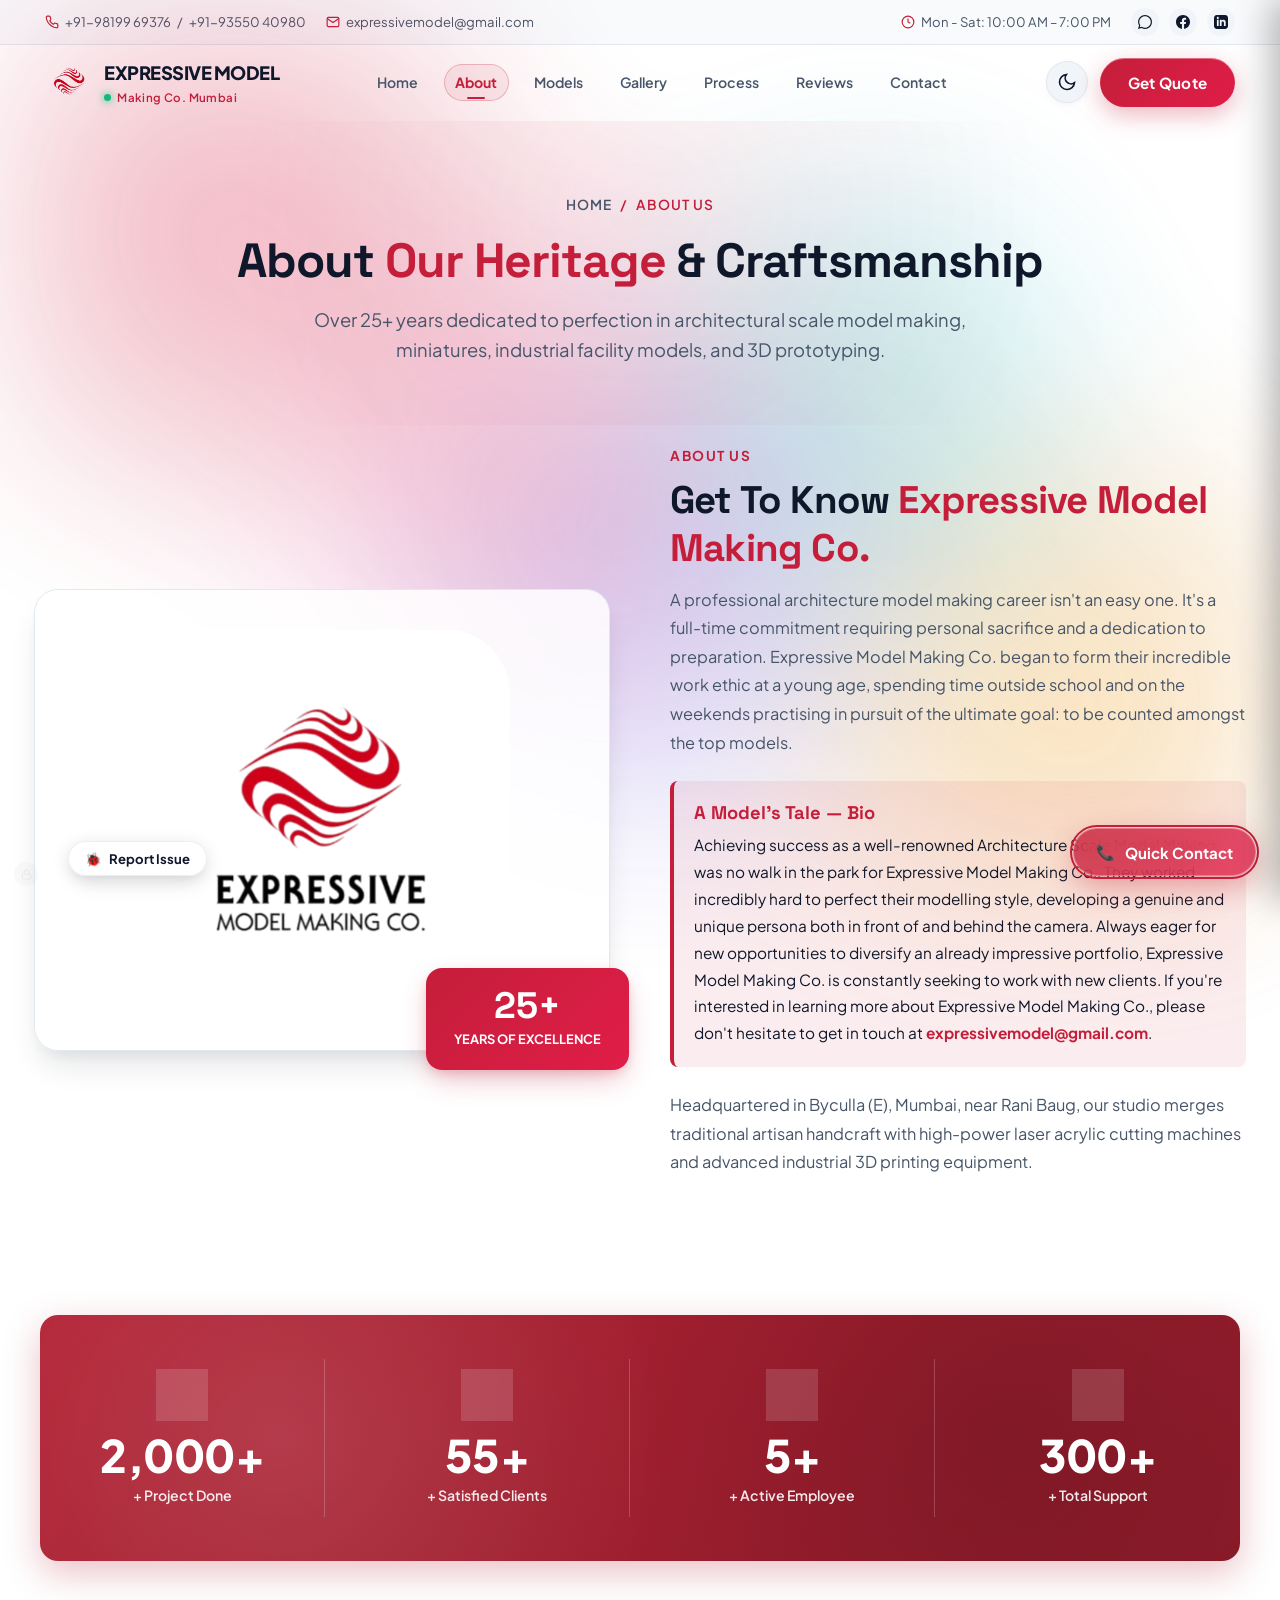
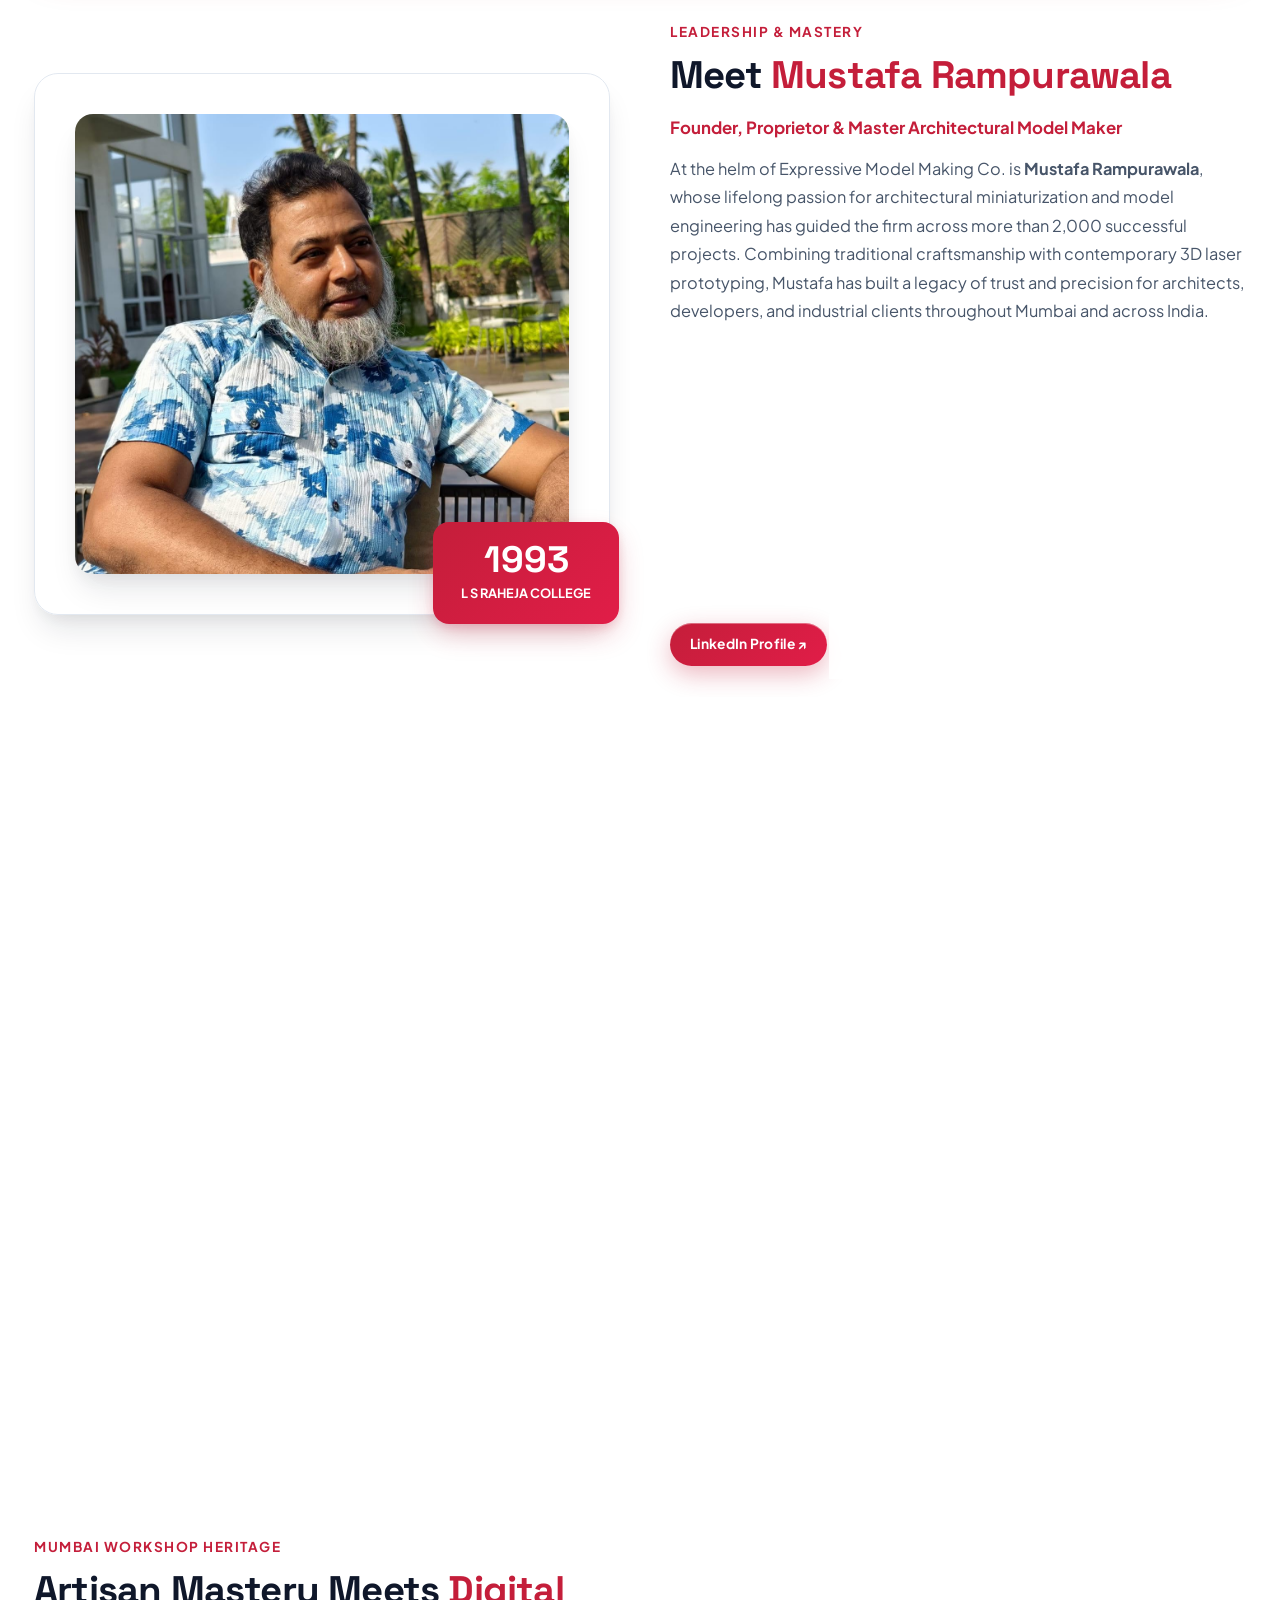
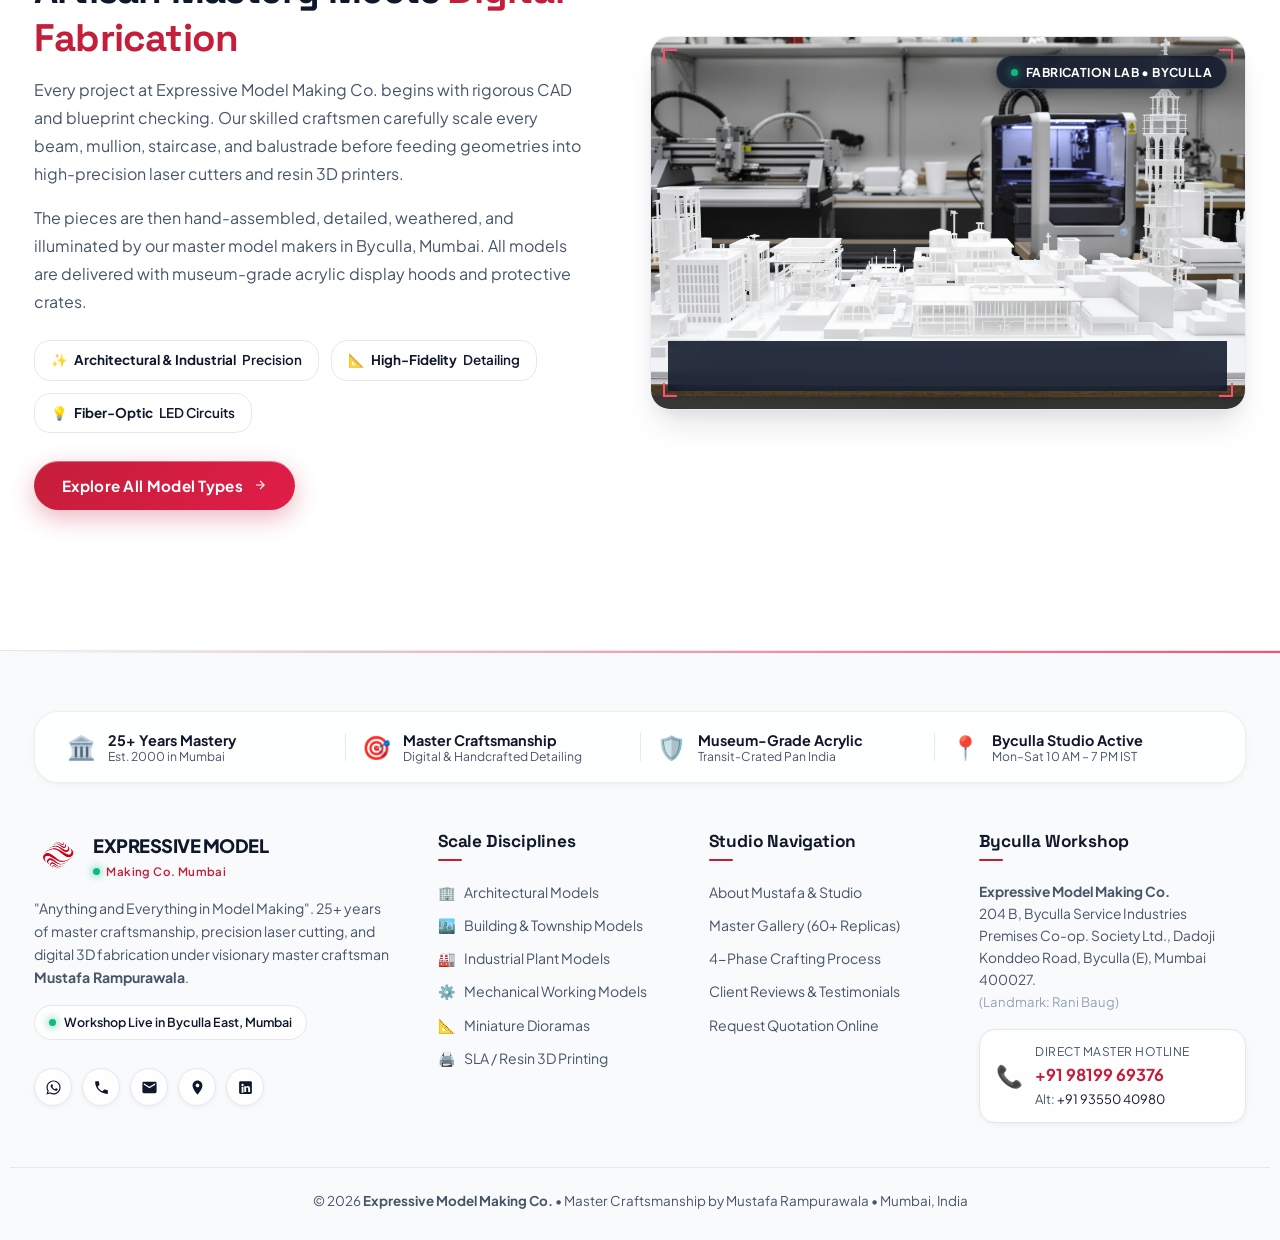
==== about.html @ c208265f "Add files via upload" ====
<!DOCTYPE html>
<html lang="en" data-theme="light">
<head>
  <meta charset="UTF-8">
  <meta name="viewport" content="width=device-width, initial-scale=1.0">
  <title>About • Expressive Model Making</title>
  
  <meta name="description" content="Discover the story and heritage of Expressive Model Making Co., founded by Mustafa Rampurawala. 25+ years of architectural and industrial model making in Byculla, Mumbai.">
  
  <!-- Favicon -->
  <link rel="icon" type="image/png" href="Favicon.png">
  
  <!-- Stylesheet -->
  <link rel="stylesheet" href="style.css">
</head>
<body>

  <!-- MOVING FLUID AURORA BACKGROUND MESH -->
  <div class="moving-bg-mesh">
    <div class="moving-blob moving-blob-1"></div>
    <div class="moving-blob moving-blob-2"></div>
    <div class="moving-blob moving-blob-3"></div>
    <div class="moving-blob moving-blob-4"></div>
    <div class="moving-blob moving-blob-5"></div>
  </div>

  <!-- TOP INFORMATION BAR -->
  <div class="top-bar">
    <div class="container top-bar-inner">
      <div class="top-bar-left">
        <div class="top-item">
          <svg viewBox="0 0 24 24" fill="none" stroke="currentColor" stroke-width="2"><path d="M22 16.92v3a2 2 0 0 1-2.18 2 19.79 19.79 0 0 1-8.63-3.07 19.5 19.5 0 0 1-6-6 19.79 19.79 0 0 1-3.07-8.67A2 2 0 0 1 4.11 2h3a2 2 0 0 1 2 1.72 12.84 12.84 0 0 0 .7 2.81 2 2 0 0 1-.45 2.11L8.09 9.91a16 16 0 0 0 6 6l1.27-1.27a2 2 0 0 1 2.11-.45 12.84 12.84 0 0 0 2.81.7A2 2 0 0 1 22 16.92z"></path></svg>
          <a href="tel:9819969376">+91-98199 69376</a> / <a href="tel:9355040980">+91-93550 40980</a>
        </div>
        <div class="top-item">
          <svg viewBox="0 0 24 24" fill="none" stroke="currentColor" stroke-width="2"><path d="M4 4h16c1.1 0 2 .9 2 2v12c0 1.1-.9 2-2 2H4c-1.1 0-2-.9-2-2V6c0-1.1.9-2 2-2z"></path><polyline points="22,6 12,13 2,6"></polyline></svg>
          <a href="mailto:expressivemodel@gmail.com">expressivemodel@gmail.com</a>
        </div>
      </div>
      <div class="top-bar-right">
        <div class="top-item">
          <svg viewBox="0 0 24 24" fill="none" stroke="currentColor" stroke-width="2"><circle cx="12" cy="12" r="10"></circle><polyline points="12 6 12 12 16 14"></polyline></svg>
          <span>Mon - Sat: 10:00 AM – 7:00 PM</span>
        </div>
        <div class="top-social">
          <a href="https://api.whatsapp.com/send?phone=919819969376" target="_blank" title="WhatsApp"><svg width="14" height="14" viewBox="0 0 24 24" fill="currentColor"><path d="M.057 24l1.687-6.163c-1.041-1.804-1.588-3.849-1.587-5.946.003-6.556 5.338-11.891 11.893-11.891 3.181.001 6.167 1.24 8.413 3.488 2.245 2.248 3.481 5.236 3.48 8.414-.003 6.557-5.338 11.892-11.893 11.892-1.99-.001-3.951-.5-5.688-1.448l-6.305 1.654zm6.597-3.807c1.676.995 3.276 1.591 5.392 1.592 5.448 0 9.886-4.434 9.889-9.885.002-5.462-4.415-9.89-9.881-9.892-5.452 0-9.887 4.434-9.889 9.884-.001 2.225.651 3.891 1.746 5.634l-.999 3.648 3.742-.981z"/></svg></a>
          <a href="https://www.facebook.com/mustafa.rampurawala.52" target="_blank" title="Facebook"><svg width="14" height="14" viewBox="0 0 24 24" fill="currentColor"><path d="M24 12.073c0-6.627-5.373-12-12-12s-12 5.373-12 12c0 5.99 4.388 10.954 10.125 11.854v-8.385H7.078v-3.47h3.047V9.43c0-3.007 1.792-4.669 4.533-4.669 1.312 0 2.686.235 2.686.235v2.953H15.83c-1.491 0-1.956.925-1.956 1.874v2.25h3.328l-.532 3.47h-2.796v8.385C19.612 23.027 24 18.062 24 12.073z"/></svg></a>
          <a href="https://www.linkedin.com/in/mustafa-rampurawala-2a267145/" target="_blank" title="LinkedIn"><svg width="14" height="14" viewBox="0 0 24 24" fill="currentColor"><path d="M19 0h-14c-2.761 0-5 2.239-5 5v14c0 2.761 2.239 5 5 5h14c2.762 0 5-2.239 5-5v-14c0-2.761-2.238-5-5-5zm-11 19h-3v-11h3v11zm-1.5-12.268c-.966 0-1.75-.79-1.75-1.764s.784-1.764 1.75-1.764 1.75.79 1.75 1.764-.783 1.764-1.75 1.764zm13.5 12.268h-3v-5.604c0-3.368-4-3.113-4 0v5.604h-3v-11h3v1.765c1.396-2.586 7-2.777 7 2.476v6.759z"/></svg></a>
        </div>
      </div>
    </div>
  </div>

  <!-- STICKY NAVBAR -->
  <header class="header-nav" id="headerNav">
    <div class="container nav-container">
      <a href="index" class="brand-logo">
        <img src="Company_Logo_Navigation_Bar.png" alt="Expressive Model Making Logo Emblem">
        <div class="brand-text">
          <span class="brand-title">Expressive Model</span>
          <span class="brand-tagline">Making Co. Mumbai</span>
        </div>
      </a>

      <ul class="nav-links">
        <li><a href="index" class="nav-link">Home</a></li>
        <li><a href="about" class="nav-link active">About</a></li>
        <li><a href="models" class="nav-link">Models</a></li>
        <li><a href="gallery" class="nav-link">Gallery</a></li>
        <li><a href="process" class="nav-link">Process</a></li>
        <li><a href="reviews" class="nav-link">Reviews</a></li>
        <li><a href="contact" class="nav-link">Contact</a></li>
      </ul>

      <div class="nav-actions">
        <button class="theme-toggle-btn" id="themeToggleBtn" title="Toggle Theme" aria-label="Toggle Theme">
          <svg viewBox="0 0 24 24" fill="none" stroke="currentColor" stroke-width="2"><path d="M21 12.79A9 9 0 1 1 11.21 3 7 7 0 0 0 21 12.79z"></path></svg>
        </button>
        <a href="contact" class="btn-primary btn-bloat">
          <span>Get Quote</span>
        </a>
        <button class="mobile-menu-toggle" id="mobileMenuToggle" aria-label="Toggle Menu">
          <span></span><span></span><span></span>
        </button>
      </div>
    </div>
  </header>

  <!-- MOBILE DRAWER -->
  <div class="drawer-backdrop" id="drawerBackdrop"></div>
  <div class="mobile-drawer" id="mobileDrawer">
    <div class="drawer-header">
      <div class="brand-logo">
        <img src="Company_Logo_Navigation_Bar.png" alt="Logo" style="height:36px;">
        <span class="brand-title" style="font-size:1rem;">Expressive Model</span>
      </div>
      <button class="drawer-close" id="drawerClose" aria-label="Close Navigation Drawer">&times;</button>
    </div>
    <div class="drawer-theme-row">
      <button type="button" class="drawer-theme-btn theme-toggle-btn" id="themeToggleDrawerBtn" aria-label="Toggle Theme">
        <div class="drawer-theme-left">
          <span class="theme-icon-wrap">
            <svg viewBox="0 0 24 24" fill="none" stroke="currentColor" stroke-width="2"><path d="M21 12.79A9 9 0 1 1 11.21 3 7 7 0 0 0 21 12.79z"></path></svg>
          </span>
          <span class="theme-mode-label">Dark Theme</span>
        </div>
        <div class="theme-switch-track" aria-hidden="true">
          <div class="theme-switch-thumb"></div>
        </div>
      </button>
    </div>
    <ul class="drawer-links">
      <li><a href="index">Home</a></li>
      <li><a href="about">About Us</a></li>
      <li><a href="models">Models & Services</a></li>
      <li><a href="gallery">Project Gallery</a></li>
      <li><a href="process">Craftsmanship Process</a></li>
      <li><a href="reviews">Client Reviews</a></li>
      <li><a href="contact">Contact Us</a></li>
    </ul>
    <div class="drawer-footer-actions">
      <a href="tel:9819969376" class="btn-primary btn-bloat" style="width:100%; text-align:center;">📞 Call +91 98199 69376</a>
      <a href="https://api.whatsapp.com/send?phone=919819969376" target="_blank" class="btn-secondary" style="width:100%; text-align:center;">💬 WhatsApp Us</a>
      <a href="mailto:expressivemodel@gmail.com" class="btn-email-action" style="width:100%; text-align:center;">✉️ Email Studio</a>
    </div>
  </div>

  <!-- PAGE HERO -->
  <section class="page-hero">
    <div class="container">
      <div class="breadcrumb-trail">
        <a href="index">Home</a> / <span>About Us</span>
      </div>
      <h1 class="page-hero-title">About <span>Our Heritage</span> & Craftsmanship</h1>
      <p class="page-hero-subtitle">
        Over 25+ years dedicated to perfection in architectural scale model making, miniatures, industrial facility models, and 3D prototyping.
      </p>
    </div>
  </section>

  <!-- ABOUT OUR HERITAGE (WITH EXACT TEXT FROM SOME DETAILS) -->
  <section class="section" style="padding-top:20px;">
    <div class="container heritage-grid">
      <!-- USER REQUIREMENT: Picture in About Our Heritage as: Company_Logo.png -->
      <div class="heritage-image-box">
        <img src="Company_Logo.png" alt="Expressive Model Making Co. Logo">
        <div class="experience-float-badge">
          <div class="num">25+</div>
          <div class="txt">Years of Excellence</div>
        </div>
      </div>

      <div class="heritage-text-content">
        <span class="section-tagline">About Us</span>
        <!-- EXACT TITLE FROM SOME DETAILS / Screenshot 2026-10-09 142807.png -->
        <h2 class="section-title">Get To Know <span>Expressive Model Making Co.</span></h2>
        
        <!-- EXACT TEXT FROM SOME DETAILS / Screenshot 2026-10-09 142807.png -->
        <p>
          A professional architecture model making career isn't an easy one. It's a full-time commitment requiring personal sacrifice and a dedication to preparation. Expressive Model Making Co. began to form their incredible work ethic at a young age, spending time outside school and on the weekends practising in pursuit of the ultimate goal: to be counted amongst the top models.
        </p>

        <!-- EXACT TEXT FROM SOME DETAILS / Screenshot 2026-10-09 142838.png -->
        <div style="background:var(--primary-subtle); border-left:4px solid var(--primary); padding:20px; border-radius:8px; margin:24px 0;">
          <h4 style="color:var(--primary); font-size:1.15rem; margin-bottom:8px;">A Model's Tale — Bio</h4>
          <p style="margin:0; font-size:0.96rem; color:var(--text-main);">
            Achieving success as a well-renowned Architecture Scale Model Making was no walk in the park for Expressive Model Making Co.. They worked incredibly hard to perfect their modelling style, developing a genuine and unique persona both in front of and behind the camera. Always eager for new opportunities to diversify an already impressive portfolio, Expressive Model Making Co. is constantly seeking to work with new clients. If you're interested in learning more about Expressive Model Making Co., please don't hesitate to get in touch at <a href="mailto:expressivemodel@gmail.com" style="color:var(--primary); font-weight:700;">expressivemodel@gmail.com</a>.
          </p>
        </div>

        <p>
          Headquartered in Byculla (E), Mumbai, near Rani Baug, our studio merges traditional artisan handcraft with high-power laser acrylic cutting machines and advanced industrial 3D printing equipment.
        </p>
      </div>
    </div>
  </section>

  <!-- VERIFIED RED STATS RIBBON (From Live Site & Projects..pdf Page 7) -->
  <section style="padding: 0 16px;">
    <div class="container">
      <div class="red-stats-ribbon">
        <div class="red-stats-grid">
          <div class="red-stat-item">
            <div class="red-stat-icon-wrap">🏢</div>
            <div class="red-stat-number stat-count" data-target="2000" data-suffix="+">2,000+</div>
            <p class="red-stat-label">+ Project Done</p>
          </div>
          <div class="red-stat-item">
            <div class="red-stat-icon-wrap">📐</div>
            <div class="red-stat-number stat-count" data-target="55" data-suffix="+">55+</div>
            <p class="red-stat-label">+ Satisfied Clients</p>
          </div>
          <div class="red-stat-item">
            <div class="red-stat-icon-wrap">👷</div>
            <div class="red-stat-number stat-count" data-target="5" data-suffix="+">5+</div>
            <p class="red-stat-label">+ Active Employee</p>
          </div>
          <div class="red-stat-item">
            <div class="red-stat-icon-wrap">🎧</div>
            <div class="red-stat-number stat-count" data-target="300" data-suffix="+">300+</div>
            <p class="red-stat-label">+ Total Support</p>
          </div>
        </div>
      </div>
    </div>
  </section>

  <!-- FOUNDER & MASTER MODEL MAKER PROFILE -->
  <section class="section" id="founder" style="padding-top:20px; padding-bottom:30px;">
    <div class="container heritage-grid" style="align-items:center;">
      <div class="heritage-image-box">
        <img src="Owner_Mustafa_Rampurawala.jpg" alt="Mustafa Rampurawala — Founder & Master Model Maker" style="border-radius:18px; object-fit:cover; width:100%; max-height:460px; box-shadow:var(--shadow-lg);">
        <div class="experience-float-badge" style="bottom:-10px; right:-10px;">
          <div class="num">1993</div>
          <div class="txt">L S Raheja College</div>
        </div>
      </div>

      <div class="heritage-text-content">
        <span class="section-tagline">Leadership & Mastery</span>
        <h2 class="section-title">Meet <span>Mustafa Rampurawala</span></h2>
        <p style="font-weight:700; color:var(--primary); font-size:1.05rem; margin-bottom:12px;">
          Founder, Proprietor & Master Architectural Model Maker
        </p>
        <p>
          At the helm of Expressive Model Making Co. is <strong>Mustafa Rampurawala</strong>, whose lifelong passion for architectural miniaturization and model engineering has guided the firm across more than 2,000 successful projects. Combining traditional craftsmanship with contemporary 3D laser prototyping, Mustafa has built a legacy of trust and precision for architects, developers, and industrial clients throughout Mumbai and across India.
        </p>

        <!-- Academic & Educational Background -->
        <div style="background:var(--bg-card); border:1px solid var(--border-glass); border-radius:14px; padding:22px; margin:20px 0; backdrop-filter:var(--glass-blur);">
          <h4 style="font-size:1.1rem; color:var(--text-main); margin-bottom:16px; display:flex; align-items:center; gap:8px;">
            <span>🎓</span> Academic & Educational Background
          </h4>
          <div style="display:flex; flex-direction:column; gap:14px;">
            <div style="display:flex; align-items:flex-start; gap:12px;">
              <span style="font-size:1.4rem;">🏛️</span>
              <div>
                <strong style="color:var(--text-main); font-size:1rem;">University Education</strong><br>
                <span>Studied at <a href="https://www.facebook.com/L-S-Raheja-College-134464136577405/" target="_blank" style="color:var(--primary); font-weight:700; text-decoration:underline;">L S Raheja College</a></span><br>
                <small style="color:var(--text-muted); font-weight:600;">School year: 1993</small>
              </div>
            </div>

            <div style="display:flex; align-items:flex-start; gap:12px;">
              <span style="font-size:1.4rem;">🏫</span>
              <div>
                <strong style="color:var(--text-main); font-size:1rem;">High School</strong><br>
                <span>Went to <a href="https://www.facebook.com/Saifiyah-High-School-139382682739356/" target="_blank" style="color:var(--primary); font-weight:700; text-decoration:underline;">Saifiyah High School</a></span><br>
                <small style="color:var(--text-muted); font-weight:600;">School year: 1988</small>
              </div>
            </div>
          </div>
        </div>

        <!-- Direct Social & Connect Links -->
        <div style="display:flex; gap:12px; flex-wrap:wrap; align-items:center;">
          <a href="https://www.linkedin.com/in/mustafa-rampurawala-2a267145/" target="_blank" class="btn-primary btn-bloat" style="font-size:0.86rem; padding:10px 20px;">
            <span>LinkedIn Profile ↗</span>
          </a>
          <a href="https://www.facebook.com/mustafa.rampurawala.52" target="_blank" class="btn-secondary" style="font-size:0.86rem; padding:10px 20px;">
            <span>Facebook Profile ↗</span>
          </a>
          <a href="https://api.whatsapp.com/send?phone=919819969376" target="_blank" class="btn-secondary" style="font-size:0.86rem; padding:10px 20px; color:#25D366;">
            <span>💬 WhatsApp Direct</span>
          </a>
        </div>
      </div>
    </div>
  </section>

  <!-- 8 SPECIALIZED SCALE DOMAINS (From Screenshot 2026-10-09 142816.png) -->
  <section class="section section-alt">
    <div class="container">
      <div class="section-header">
        <span class="section-tagline">Comprehensive Expertise</span>
        <h2 class="section-title">Specialist Disciplines <span>& Domains</span></h2>
        <p class="section-subtitle">
          Over 25 years experience creating models, prototypes, and bespoke pieces across commercial sectors and individual collectors:
        </p>
      </div>

      <div style="display:grid; grid-template-columns:repeat(auto-fit, minmax(240px, 1fr)); gap:20px;">
        <div class="stat-box-card" style="padding:22px; text-align:left;">
          <div style="font-size:1.8rem; margin-bottom:8px;">🚗</div>
          <h4 style="font-size:1.1rem; margin-bottom:6px;">Automotive</h4>
          <p style="font-size:0.85rem; color:var(--text-muted); line-height:1.5;">Concept vehicles, chassis cutaways, and automotive showroom replicas.</p>
        </div>
        <div class="stat-box-card" style="padding:22px; text-align:left;">
          <div style="font-size:1.8rem; margin-bottom:8px;">🏙️</div>
          <h4 style="font-size:1.1rem; margin-bottom:6px;">Architectural & Landscape</h4>
          <p style="font-size:0.85rem; color:var(--text-muted); line-height:1.5;">High-rise residential towers, commercial plazas, and topography models.</p>
        </div>
        <div class="stat-box-card" style="padding:22px; text-align:left;">
          <div style="font-size:1.8rem; margin-bottom:8px;">🚢</div>
          <h4 style="font-size:1.1rem; margin-bottom:6px;">Marine & Aviation</h4>
          <p style="font-size:0.85rem; color:var(--text-muted); line-height:1.5;">Deepwater cargo vessels, container harbors, aircraft, and helipads.</p>
        </div>
        <div class="stat-box-card" style="padding:22px; text-align:left;">
          <div style="font-size:1.8rem; margin-bottom:8px;">🏢</div>
          <h4 style="font-size:1.1rem; margin-bottom:6px;">Commercial</h4>
          <p style="font-size:0.85rem; color:var(--text-muted); line-height:1.5;">Shopping malls, retail pavilions, corporate headquarters, and hotels.</p>
        </div>
        <div class="stat-box-card" style="padding:22px; text-align:left;">
          <div style="font-size:1.8rem; margin-bottom:8px;">⚙️</div>
          <h4 style="font-size:1.1rem; margin-bottom:6px;">Machinery</h4>
          <p style="font-size:0.85rem; color:var(--text-muted); line-height:1.5;">Operational mechanisms, industrial gearboxes, and assembly plants.</p>
        </div>
        <div class="stat-box-card" style="padding:22px; text-align:left;">
          <div style="font-size:1.8rem; margin-bottom:8px;">🏭</div>
          <h4 style="font-size:1.1rem; margin-bottom:6px;">Industry</h4>
          <p style="font-size:0.85rem; color:var(--text-muted); line-height:1.5;">Petrochemical refineries, substations, warehouses, and factories.</p>
        </div>
        <div class="stat-box-card" style="padding:22px; text-align:left;">
          <div style="font-size:1.8rem; margin-bottom:8px;">💡</div>
          <h4 style="font-size:1.1rem; margin-bottom:6px;">Working Models</h4>
          <p style="font-size:0.85rem; color:var(--text-muted); line-height:1.5;">Multi-circuit LED illuminated floors, motorized lifts, and conveyor belts.</p>
        </div>
        <div class="stat-box-card" style="padding:22px; text-align:left;">
          <div style="font-size:1.8rem; margin-bottom:8px;">📐</div>
          <h4 style="font-size:1.1rem; margin-bottom:6px;">Study & Exhibition</h4>
          <p style="font-size:0.85rem; color:var(--text-muted); line-height:1.5;">Massing volumetric studies, design competitions, and museum dioramas.</p>
        </div>
      </div>
    </div>
  </section>

  <!-- WORKSHOP & CRAFTSMANSHIP (Master Studio Showcase) -->
  <section class="section" style="overflow:hidden;">
    <div class="container">
      <div class="workshop-heritage-grid">
        <div>
          <span class="section-tagline">Mumbai Workshop Heritage</span>
          <h2 class="section-title">Artisan Mastery Meets <span>Digital Fabrication</span></h2>
          <p style="color:var(--text-muted); line-height:1.75; margin-bottom:16px;">
            Every project at Expressive Model Making Co. begins with rigorous CAD and blueprint checking. Our skilled craftsmen carefully scale every beam, mullion, staircase, and balustrade before feeding geometries into high-precision laser cutters and resin 3D printers.
          </p>
          <p style="color:var(--text-muted); line-height:1.75; margin-bottom:24px;">
            The pieces are then hand-assembled, detailed, weathered, and illuminated by our master model makers in Byculla, Mumbai. All models are delivered with museum-grade acrylic display hoods and protective crates.
          </p>
          <div style="display:flex; gap:12px; flex-wrap:wrap; margin-bottom:28px;">
            <div style="padding:8px 16px; background:var(--bg-card); border:1px solid var(--border-subtle); border-radius:var(--radius-md); font-size:0.84rem; font-weight:600; display:flex; align-items:center; gap:6px;">
              <span>✨</span> <strong>Architectural & Industrial</strong> Precision
            </div>
            <div style="padding:8px 16px; background:var(--bg-card); border:1px solid var(--border-subtle); border-radius:var(--radius-md); font-size:0.84rem; font-weight:600; display:flex; align-items:center; gap:6px;">
              <span>📐</span> <strong>High-Fidelity</strong> Detailing
            </div>
            <div style="padding:8px 16px; background:var(--bg-card); border:1px solid var(--border-subtle); border-radius:var(--radius-md); font-size:0.84rem; font-weight:600; display:flex; align-items:center; gap:6px;">
              <span>💡</span> <strong>Fiber-Optic</strong> LED Circuits
            </div>
          </div>
          <a href="models" class="btn-primary btn-bloat">
            <span>Explore All Model Types</span>
            <svg width="14" height="14" viewBox="0 0 24 24" fill="none" stroke="currentColor" stroke-width="2"><line x1="5" y1="12" x2="19" y2="12"></line><polyline points="12 5 19 12 12 19"></polyline></svg>
          </a>
        </div>
        <div class="workshop-heritage-media-wrap">
          <div class="cad-corner cad-corner-tl"></div>
          <div class="cad-corner cad-corner-tr"></div>
          <div class="cad-corner cad-corner-bl"></div>
          <div class="cad-corner cad-corner-br"></div>
          <div class="workshop-status-pill">
            <span class="workshop-status-pill-dot"></span>
            <span>FABRICATION LAB • BYCULLA</span>
          </div>
          <img src="workshop_craftsmanship.jpg" alt="Artisan Mastery Meets Digital Fabrication — Master Workshop Craftsmanship in Byculla, Mumbai" class="workshop-heritage-img" loading="lazy" onerror="this.src='hero_showcase.jpg'">
          <div class="workshop-caption-badge">
            <strong>⚙️ High-Precision Digital Prototyping</strong>
            <span>ARCHITECTURAL SCALE REPLICA</span>
          </div>
        </div>
      </div>
    </div>
  </section>

  <!-- FOOTER: MODERN ARCHITECTURAL MASTER FOOTER -->
  <footer class="site-footer">
    <div class="footer-top-accent"></div>
    
    <!-- Studio Accreditations Strip -->
    <div class="container">
      <div class="footer-trust-strip">
        <div class="trust-strip-item">
          <span class="trust-strip-icon">🏛️</span>
          <div>
            <strong>25+ Years Mastery</strong>
            <small>Est. 2000 in Mumbai</small>
          </div>
        </div>
        <div class="trust-strip-divider"></div>
        <div class="trust-strip-item">
          <span class="trust-strip-icon">🎯</span>
          <div>
            <strong>Master Craftsmanship</strong>
            <small>Digital & Handcrafted Detailing</small>
          </div>
        </div>
        <div class="trust-strip-divider"></div>
        <div class="trust-strip-item">
          <span class="trust-strip-icon">🛡️</span>
          <div>
            <strong>Museum-Grade Acrylic</strong>
            <small>Transit-Crated Pan India</small>
          </div>
        </div>
        <div class="trust-strip-divider"></div>
        <div class="trust-strip-item">
          <span class="trust-strip-icon">📍</span>
          <div>
            <strong>Byculla Studio Active</strong>
            <small>Mon–Sat 10 AM – 7 PM IST</small>
          </div>
        </div>
      </div>
    </div>

    <!-- Main Footer Grid -->
    <div class="container footer-grid">
      <!-- Col 1: Studio Brand & Identity -->
      <div class="footer-col footer-col-brand">
        <a href="index" class="brand-logo" style="margin-bottom:16px;">
          <img src="Company_Logo_Navigation_Bar.png" alt="Expressive Model Making Logo" style="height:44px;">
          <div class="brand-text">
            <span class="brand-title">Expressive Model</span>
            <span class="brand-tagline">Making Co. Mumbai</span>
          </div>
        </a>
        <p class="footer-desc">
          "Anything and Everything in Model Making". 25+ years of master craftsmanship, precision laser cutting, and digital 3D fabrication under visionary master craftsman <strong>Mustafa Rampurawala</strong>.
        </p>
        <div class="footer-status-card">
          <span class="footer-live-dot"></span>
          <span>Workshop Live in Byculla East, Mumbai</span>
        </div>
        <div class="footer-social-circles">
          <a href="https://api.whatsapp.com/send?phone=919819969376" target="_blank" rel="noopener noreferrer" class="footer-circle-btn btn-wa" title="Chat on WhatsApp (+91-98199 69376)" aria-label="WhatsApp">
            <svg viewBox="0 0 24 24"><path d="M12.04 2C6.58 2 2.13 6.45 2.13 11.91C2.13 13.66 2.59 15.36 3.45 16.86L2.05 22L7.3 20.62C8.75 21.41 10.38 21.83 12.04 21.83C17.5 21.83 21.95 17.38 21.95 11.92C21.95 9.27 20.92 6.78 19.05 4.91C17.18 3.03 14.69 2 12.04 2M12.05 3.67C14.25 3.67 16.31 4.53 17.87 6.09C19.42 7.65 20.28 9.72 20.28 11.92C20.28 16.46 16.58 20.15 12.04 20.15C10.56 20.15 9.11 19.76 7.85 19.01L7.55 18.83L4.43 19.65L5.26 16.61L5.06 16.29C4.24 14.99 3.8 13.47 3.8 11.91C3.81 7.37 7.5 3.67 12.05 3.67M9.53 7.35C9.36 7.35 9.09 7.41 8.86 7.66C8.63 7.91 8 8.5 8 9.71C8 10.92 8.89 12.09 9.01 12.25C9.13 12.41 10.75 14.91 13.22 15.97C15.27 16.85 15.69 16.67 16.14 16.63C16.59 16.59 17.59 16.03 17.8 15.45C18.01 14.86 18.01 14.36 17.95 14.25C17.89 14.15 17.72 14.09 17.47 13.96C17.22 13.84 15.99 13.23 15.76 13.15C15.53 13.06 15.37 13.02 15.2 13.27C15.04 13.51 14.57 14.09 14.42 14.25C14.28 14.42 14.14 14.44 13.89 14.31C13.64 14.19 12.84 13.93 11.89 13.08C11.15 12.42 10.65 11.61 10.5 11.36C10.36 11.12 10.49 10.98 10.61 10.86C10.72 10.75 10.86 10.57 10.98 10.42C11.11 10.28 11.15 10.17 11.23 10.01C11.31 9.84 11.27 9.7 11.21 9.57C11.15 9.45 10.68 8.3 10.49 7.82C10.29 7.37 10.1 7.42 9.94 7.41C9.8 7.4 9.66 7.35 9.53 7.35Z"/></svg>
          </a>
          <a href="tel:9819969376" class="footer-circle-btn btn-tel" title="Call Workshop (+91-98199 69376)" aria-label="Phone">
            <svg viewBox="0 0 24 24"><path d="M6.62 10.79c1.44 2.83 3.76 5.14 6.59 6.59l2.2-2.2c.27-.27.67-.36 1.02-.24 1.12.37 2.33.57 3.57.57.55 0 1 .45 1 1V20c0 .55-.45 1-1 1-9.39 0-17-7.61-17-17 0-.55.45-1 1-1h3.5c.55 0 1 .45 1 1 0 1.25.2 2.45.57 3.57.11.35.03.74-.25 1.02l-2.2 2.2z"/></svg>
          </a>
          <a href="mailto:expressivemodel@gmail.com" class="footer-circle-btn btn-mail" title="Email Studio" aria-label="Email" data-action="send-email">
            <svg viewBox="0 0 24 24"><path d="M20 4H4c-1.1 0-1.99.9-1.99 2L2 18c0 1.1.9 2 2 2h16c1.1 0 2-.9 2-2V6c0-1.1-.9-2-2-2zm0 4l-8 5-8-5V6l8 5 8-5v2z"/></svg>
          </a>
          <a href="https://www.google.com/maps/place/EXPRESSIVE+MODEL+MAKING+CO+%7C+Best+3D+Printing+Services+in+Mumbai+%7C+Building+Model+Making+in+Mumbai/@18.9807825,72.8340863,17z/data=!4m6!3m5!1s0x3be7ce5a105cc429:0x3cf7e53ce4df2c72!8m2!3d18.9807774!4d72.8366666!16s%2Fg%2F11c1xh_qb0" target="_blank" rel="noopener noreferrer" class="footer-circle-btn btn-map" title="View Studio on Google Maps" aria-label="Location">
            <svg viewBox="0 0 24 24"><path d="M12 2C8.13 2 5 5.13 5 9c0 5.25 7 13 7 13s7-7.75 7-13c0-3.87-3.13-7-7-7zm0 9.5c-1.38 0-2.5-1.12-2.5-2.5s1.12-2.5 2.5-2.5 2.5 1.12 2.5 2.5-1.12 2.5-2.5 2.5z"/></svg>
          </a>
          <a href="https://www.linkedin.com/in/mustafa-rampurawala-2a267145/" target="_blank" rel="noopener noreferrer" class="footer-circle-btn btn-in" title="LinkedIn Profile" aria-label="LinkedIn">
            <svg viewBox="0 0 24 24"><path d="M19 3a2 2 0 0 1 2 2v14a2 2 0 0 1-2 2H5a2 2 0 0 1-2-2V5a2 2 0 0 1 2-2h14m-.5 15.5v-5.3a3.26 3.26 0 0 0-3.26-3.26c-.85 0-1.84.52-2.28 1.3v-1.11h-2.79v8.37h2.79v-4.93c0-.77.62-1.4 1.39-1.4a1.4 1.4 0 0 1 1.4 1.4v4.93h2.75M6.46 10.9v8.37H9.2V10.9H6.46M7.83 6.64c-.95 0-1.71.76-1.71 1.71 0 .94.76 1.71 1.71 1.71.94 0 1.71-.77 1.71-1.71 0-.95-.77-1.71-1.71-1.71z"/></svg>
          </a>
        </div>
      </div>

      <!-- Col 2: Model Disciplines -->
      <div class="footer-col">
        <h4>Scale Disciplines</h4>
        <ul class="footer-links">
          <li><a href="models.html#architectural"><span>🏢</span> Architectural Models</a></li>
          <li><a href="models.html#building"><span>🏙️</span> Building & Township Models</a></li>
          <li><a href="models.html#plant"><span>🏭</span> Industrial Plant Models</a></li>
          <li><a href="models.html#machine"><span>⚙️</span> Mechanical Working Models</a></li>
          <li><a href="models.html#miniature"><span>📐</span> Miniature Dioramas</a></li>
          <li><a href="models.html#3dprinting"><span>🖨️</span> SLA / Resin 3D Printing</a></li>
        </ul>
      </div>

      <!-- Col 3: Navigation & Staff Portal -->
      <div class="footer-col">
        <h4>Studio Navigation</h4>
        <ul class="footer-links">
          <li><a href="about">About Mustafa & Studio</a></li>
          <li><a href="gallery">Master Gallery (60+ Replicas)</a></li>
          <li><a href="process">4-Phase Crafting Process</a></li>
          <li><a href="reviews">Client Reviews & Testimonials</a></li>
          <li><a href="contact">Request Quotation Online</a></li>
        </ul>
      </div>

      <!-- Col 4: Workshop & Physical Contact -->
      <div class="footer-col footer-col-contact">
        <h4>Byculla Workshop</h4>
        <p class="footer-contact-address">
          <strong>Expressive Model Making Co.</strong><br>
          204 B, Byculla Service Industries Premises Co-op. Society Ltd., Dadoji Konddeo Road, Byculla (E), Mumbai 400027.<br>
          <span style="font-size:0.82rem; color:var(--text-light);">(Landmark: Rani Baug)</span>
        </p>
        <div class="footer-hotline-card">
          <div class="hotline-icon">📞</div>
          <div>
            <div style="font-size:0.75rem; color:var(--text-muted); text-transform:uppercase; letter-spacing:0.5px;">Direct Master Hotline</div>
            <a href="tel:9819969376" style="font-weight:700; font-size:1.02rem; color:var(--primary);">+91 98199 69376</a>
            <div style="font-size:0.8rem; color:var(--text-muted);">Alt: <a href="tel:9355040980" style="color:var(--text-main);">+91 93550 40980</a></div>
          </div>
        </div>
      </div>
    </div>

    <!-- Footer Bottom Bar -->
    <div class="container footer-bottom">
      <div class="footer-bottom-left">
        <p>© 2026 <strong>Expressive Model Making Co.</strong> • Master Craftsmanship by Mustafa Rampurawala • Mumbai, India</p>
      </div>
    </div>
  </footer>

  <!-- FLOATING ADMIN BUTTON (BOTTOM-LEFT) -->
  <a href="admin" class="floating-admin-btn" title="Staff Gateway" aria-label="Staff Gateway"><svg width="12" height="12" viewBox="0 0 24 24" fill="none" stroke="currentColor" stroke-width="2"><rect x="3" y="11" width="18" height="11" rx="2" ry="2"></rect><path d="M7 11V7a5 5 0 0 1 10 0v4"></path></svg></a>

  <!-- FLOATING BACK TO TOP (BOTTOM-RIGHT) -->
  <button type="button" class="floating-back-to-top" id="backToTopBtn" title="Back to Top" aria-label="Back to Top">▲</button>

  <!-- FLOATING QUICK CONTACT (BOTTOM-RIGHT) -->
  <div class="floating-contact-wrapper">
    <button class="floating-contact-btn" id="floatingContactToggle" title="Contact Us" aria-label="Quick Contact Options">
      <span class="contact-pulse-ring"></span>
      <span class="contact-icon">📞</span>
      <span class="contact-label">Quick Contact</span>
    </button>
    <div class="floating-contact-menu" id="floatingContactMenu">
      <a href="https://api.whatsapp.com/send?phone=919819969376" target="_blank" class="contact-menu-item whatsapp-item">
        <span class="menu-icon">💬</span>
        <div>
          <strong>WhatsApp Chat</strong>
          <small>+91-98199 69376</small>
        </div>
      </a>
      <a href="tel:9819969376" class="contact-menu-item phone-item">
        <span class="menu-icon">📞</span>
        <div>
          <strong>Call Studio</strong>
          <small>+91-98199 69376</small>
        </div>
      </a>
      <a href="contact" class="contact-menu-item quote-item">
        <span class="menu-icon">📝</span>
        <div>
          <strong>Request Quote</strong>
          <small>Online Form</small>
        </div>
      </a>
      <a href="mailto:expressivemodel@gmail.com" class="contact-menu-item email-item" data-action="send-email">
        <span class="menu-icon">✉️</span>
        <div>
          <strong>Email Studio</strong>
          <small>expressivemodel@gmail.com</small>
        </div>
      </a>
    </div>
  </div>

  <!-- MOBILE BOTTOM NAVIGATION BAR -->
  <nav class="mobile-bottom-nav" aria-label="Mobile Bottom Navigation">
    <a href="index" class="bottom-nav-item" data-page="index">
      <svg viewBox="0 0 24 24" fill="none" stroke="currentColor" stroke-width="2"><path d="M3 9l9-7 9 7v11a2 2 0 0 1-2 2H5a2 2 0 0 1-2-2z"></path><polyline points="9 22 9 12 15 12 15 22"></polyline></svg>
      <span>Home</span>
    </a>
    <a href="models" class="bottom-nav-item" data-page="models">
      <svg viewBox="0 0 24 24" fill="none" stroke="currentColor" stroke-width="2"><rect x="3" y="3" width="7" height="7"></rect><rect x="14" y="3" width="7" height="7"></rect><rect x="14" y="14" width="7" height="7"></rect><rect x="3" y="14" width="7" height="7"></rect></svg>
      <span>Models</span>
    </a>
    <a href="gallery" class="bottom-nav-item" data-page="gallery">
      <svg viewBox="0 0 24 24" fill="none" stroke="currentColor" stroke-width="2"><rect x="3" y="3" width="18" height="18" rx="2" ry="2"></rect><circle cx="8.5" cy="8.5" r="1.5"></circle><polyline points="21 15 16 10 5 21"></polyline></svg>
      <span>Gallery</span>
    </a>
    <a href="reviews" class="bottom-nav-item" data-page="reviews">
      <svg viewBox="0 0 24 24" fill="none" stroke="currentColor" stroke-width="2"><polygon points="12 2 15.09 8.26 22 9.27 17 14.14 18.18 21.02 12 17.77 5.82 21.02 7 14.14 2 9.27 8.91 8.26 12 2"></polygon></svg>
      <span>Reviews</span>
    </a>
    <a href="contact" class="bottom-nav-item" data-page="contact">
      <svg viewBox="0 0 24 24" fill="none" stroke="currentColor" stroke-width="2"><path d="M22 16.92v3a2 2 0 0 1-2.18 2 19.79 19.79 0 0 1-8.63-3.07 19.5 19.5 0 0 1-6-6 19.79 19.79 0 0 1-3.07-8.67A2 2 0 0 1 4.11 2h3a2 2 0 0 1 2 1.72 12.84 12.84 0 0 0 .7 2.81 2 2 0 0 1-.45 2.11L8.09 9.91a16 16 0 0 0 6 6l1.27-1.27a2 2 0 0 1 2.11-.45 12.84 12.84 0 0 0 2.81.7A2 2 0 0 1 22 16.92z"></path></svg>
      <span>Contact</span>
    </a>
  </nav>

  <script src="api.js"></script>
  <script src="app.js"></script>
</body>
</html>
---- style.css ----
/* ==========================================================================
   EXPRESSIVE MODEL MAKING CO. — OFFICIAL MULTI-PAGE STYLESHEET
   Architectural & Industrial Design System
   Fluid Aurora Animated Backgrounds, Bloating Buttons, Glassmorphism
   Theme: Carmine Red (#C41E3A) & Pure White with Deep Slate Dark Mode
   ========================================================================== */

@import url('https://fonts.googleapis.com/css2?family=Plus+Jakarta+Sans:wght@300;400;500;600;700;800&family=Space+Grotesk:wght@500;600;700;800&display=swap');

/* --- CSS VARIABLES & THEMES --- */
:root {
  --primary: #C41E3A;
  --primary-hover: #9E142B;
  --primary-rgb: 196, 30, 58;
  --primary-subtle: rgba(196, 30, 58, 0.08);
  --primary-glow: rgba(196, 30, 58, 0.35);
  
  --bg-main: #FFFFFF;
  --bg-surface: #F8FAFC;
  --card-rgb: 255, 255, 255;
  --bg-card: rgba(255, 255, 255, 0.85);
  --bg-card-hover: #FFFFFF;
  --bg-alt: #F1F5F9;
  
  --text-main: #0F172A;
  --text-muted: #475569;
  --text-light: #94A3B8;
  --text-inverse: #FFFFFF;
  
  --border-subtle: #E2E8F0;
  --border-glass: rgba(226, 232, 240, 0.7);
  
  --shadow-sm: 0 2px 8px -2px rgba(15, 23, 42, 0.06), 0 1px 4px -1px rgba(15, 23, 42, 0.04);
  --shadow-md: 0 12px 24px -6px rgba(15, 23, 42, 0.08), 0 4px 8px -2px rgba(15, 23, 42, 0.04);
  --shadow-lg: 0 20px 32px -8px rgba(15, 23, 42, 0.12), 0 8px 16px -4px rgba(15, 23, 42, 0.06);
  --shadow-xl: 0 28px 48px -12px rgba(15, 23, 42, 0.16), 0 12px 24px -6px rgba(15, 23, 42, 0.08);
  --shadow-primary: 0 12px 28px -4px rgba(196, 30, 58, 0.28), 0 4px 12px -2px rgba(196, 30, 58, 0.18);
  --shadow-bloat: 0 0 25px rgba(196, 30, 58, 0.45);
  
  --glass-bg: rgba(255, 255, 255, 0.75);
  --glass-border: rgba(255, 255, 255, 0.65);
  --glass-blur: blur(28px) saturate(190%);
  
  --nav-height: 76px;
  --radius-sm: 8px;
  --radius-md: 16px;
  --radius-lg: 24px;
  --radius-full: 9999px;
  
  --font-body: 'Plus Jakarta Sans', -apple-system, BlinkMacSystemFont, sans-serif;
  --font-heading: 'Space Grotesk', 'Plus Jakarta Sans', sans-serif;
  
  --transition-fast: 0.22s cubic-bezier(0.16, 1, 0.3, 1);
  --transition-normal: 0.4s cubic-bezier(0.16, 1, 0.3, 1);
}

[data-theme="dark"] {
  --bg-main: #070A10;
  --bg-surface: #0E131F;
  --card-rgb: 15, 23, 42;
  --bg-card: rgba(15, 23, 42, 0.75);
  --bg-card-hover: rgba(22, 32, 54, 0.9);
  --bg-alt: #121A29;
  
  --text-main: #F8FAFC;
  --text-muted: #94A3B8;
  --text-light: #64748B;
  --text-inverse: #070A10;
  
  --border-subtle: #1E293B;
  --border-glass: rgba(255, 255, 255, 0.1);
  
  --shadow-sm: 0 2px 8px -2px rgba(0, 0, 0, 0.4), 0 1px 4px -1px rgba(0, 0, 0, 0.25);
  --shadow-md: 0 12px 28px -6px rgba(0, 0, 0, 0.55), 0 4px 10px -2px rgba(0, 0, 0, 0.35);
  --shadow-lg: 0 24px 44px -8px rgba(0, 0, 0, 0.75), 0 8px 20px -4px rgba(0, 0, 0, 0.5);
  --shadow-xl: 0 32px 60px -12px rgba(0, 0, 0, 0.85), 0 12px 28px -6px rgba(0, 0, 0, 0.6);
  
  --glass-bg: rgba(11, 16, 28, 0.72);
  --glass-border: rgba(255, 255, 255, 0.08);
  --primary-subtle: rgba(196, 30, 58, 0.16);
}

/* --- LUXURY CUSTOM SCROLLBAR (DESKTOP & MOBILE BROWSERS) --- */
::-webkit-scrollbar {
  width: 6px;
  height: 6px;
}
::-webkit-scrollbar-track {
  background: transparent !important;
  border: none !important;
}
::-webkit-scrollbar-thumb {
  background: #C41E3A !important;
  border-radius: 9999px;
  border: none !important;
  transition: background 0.2s ease;
}
::-webkit-scrollbar-thumb:hover {
  background: #9E142B !important;
}
* {
  scrollbar-width: thin;
  scrollbar-color: #C41E3A transparent;
}

/* --- ADMIN PANEL ONLY: 30% REDUCED TRANSPARENCY (HIGH LEGIBILITY) --- */
.admin-page-body {
  --bg-card: rgba(255, 255, 255, 0.97);
  --glass-bg: rgba(255, 255, 255, 0.96);
  --border-glass: rgba(226, 232, 240, 0.95);
}
[data-theme="dark"] .admin-page-body,
.admin-page-body[data-theme="dark"] {
  --bg-card: rgba(15, 23, 42, 0.96);
  --glass-bg: rgba(11, 16, 28, 0.96);
  --border-glass: rgba(255, 255, 255, 0.15);
}
.admin-page-body .admin-panel-card,
.admin-page-body .stat-box-card,
.admin-page-body .admin-card-standalone,
.admin-page-body .admin-modal-box,
.admin-page-body .admin-sidebar {
  background: var(--bg-card) !important;
  backdrop-filter: blur(24px) !important;
  -webkit-backdrop-filter: blur(24px) !important;
}

/* --- MOVING FLUID AURORA BACKGROUND --- */
body {
  font-family: var(--font-body);
  background-color: var(--bg-main);
  color: var(--text-main);
  line-height: 1.65;
  overflow-x: hidden;
  transition: background-color var(--transition-normal), color var(--transition-normal);
  -webkit-font-smoothing: antialiased;
  position: relative;
  -webkit-overflow-scrolling: touch;
}

/* Animated moving colorful blurry ambient background mesh */
.moving-bg-mesh {
  position: fixed;
  top: 0;
  left: 0;
  width: 100vw;
  height: 100vh;
  pointer-events: none;
  z-index: 0;
  overflow: hidden;
  opacity: 0.92;
  filter: blur(80px);
  will-change: transform;
}

.moving-blob {
  position: absolute;
  border-radius: 50%;
  animation: floatAndMorph 24s infinite alternate ease-in-out;
  will-change: transform;
}

/* 1. Rich Crimson & Ruby Glow */
.moving-blob-1 {
  width: 660px;
  height: 660px;
  background: radial-gradient(circle, rgba(225, 29, 72, 0.38) 0%, rgba(196, 30, 58, 0.18) 45%, transparent 75%);
  top: -100px;
  left: -100px;
  animation-duration: 22s;
}

/* 2. Warm Sunburst Golden Amber Glow */
.moving-blob-2 {
  width: 620px;
  height: 620px;
  background: radial-gradient(circle, rgba(245, 158, 11, 0.32) 0%, rgba(217, 119, 6, 0.16) 50%, transparent 75%);
  bottom: -120px;
  right: -100px;
  animation-duration: 26s;
  animation-delay: -6s;
}

/* 3. Royal Indigo & Deep Sapphire Violet Glow */
.moving-blob-3 {
  width: 560px;
  height: 560px;
  background: radial-gradient(circle, rgba(99, 102, 241, 0.30) 0%, rgba(79, 70, 229, 0.14) 48%, transparent 75%);
  top: 35%;
  left: 28%;
  animation-duration: 25s;
  animation-delay: -12s;
}

/* 4. Vivid Emerald & Luminous Teal Glow */
.moving-blob-4 {
  width: 520px;
  height: 520px;
  background: radial-gradient(circle, rgba(13, 148, 136, 0.28) 0%, rgba(6, 182, 212, 0.14) 50%, transparent 75%);
  top: 15%;
  right: 12%;
  animation-duration: 28s;
  animation-delay: -18s;
}

/* 5. Sunset Rose & Coral Blossom Glow */
.moving-blob-5 {
  width: 580px;
  height: 580px;
  background: radial-gradient(circle, rgba(244, 63, 94, 0.30) 0%, rgba(236, 72, 153, 0.14) 50%, transparent 75%);
  bottom: 15%;
  left: 18%;
  animation-duration: 30s;
  animation-delay: -9s;
}

[data-theme="dark"] .moving-blob-1 {
  background: radial-gradient(circle, rgba(225, 29, 72, 0.44) 0%, rgba(196, 30, 58, 0.22) 50%, transparent 75%);
}
[data-theme="dark"] .moving-blob-2 {
  background: radial-gradient(circle, rgba(245, 158, 11, 0.38) 0%, rgba(217, 119, 6, 0.18) 50%, transparent 75%);
}
[data-theme="dark"] .moving-blob-3 {
  background: radial-gradient(circle, rgba(99, 102, 241, 0.36) 0%, rgba(79, 70, 229, 0.16) 50%, transparent 75%);
}
[data-theme="dark"] .moving-blob-4 {
  background: radial-gradient(circle, rgba(13, 148, 136, 0.34) 0%, rgba(6, 182, 212, 0.16) 50%, transparent 75%);
}
[data-theme="dark"] .moving-blob-5 {
  background: radial-gradient(circle, rgba(244, 63, 94, 0.34) 0%, rgba(236, 72, 153, 0.16) 50%, transparent 75%);
}

@keyframes floatAndMorph {
  0% {
    transform: translate(0, 0) scale(1) rotate(0deg);
  }
  33% {
    transform: translate(140px, 90px) scale(1.18) rotate(120deg);
  }
  66% {
    transform: translate(-90px, 180px) scale(0.88) rotate(240deg);
  }
  100% {
    transform: translate(80px, -70px) scale(1.1) rotate(360deg);
  }
}

/* Base resets */
* {
  margin: 0;
  padding: 0;
  box-sizing: border-box;
}

html {
  scroll-behavior: smooth;
  font-size: 16px;
}

h1, h2, h3, h4, h5, h6 {
  font-family: var(--font-heading);
  color: var(--text-main);
  font-weight: 700;
  line-height: 1.25;
}

a {
  color: inherit;
  text-decoration: none;
  transition: all var(--transition-fast);
}

img, video {
  max-width: 100%;
  height: auto;
  display: block;
}

button {
  font-family: var(--font-body);
  cursor: pointer;
  border: none;
  outline: none;
  background: none;
}

.container {
  width: 100%;
  max-width: 1260px;
  margin: 0 auto;
  padding: 0 24px;
}

/* --- BLOATING / PULSING BUTTON ANIMATIONS & TACTILE INDUSTRIAL FINISH --- */
.btn-primary, .btn-bloat {
  display: inline-flex;
  align-items: center;
  justify-content: center;
  gap: 10px;
  background: linear-gradient(135deg, var(--primary) 0%, #E11D48 100%);
  color: #FFFFFF !important;
  padding: 12px 28px;
  border-radius: var(--radius-full);
  font-weight: 700;
  font-size: 0.95rem;
  letter-spacing: 0.3px;
  transition: all var(--transition-fast);
  box-shadow: 0 8px 24px rgba(196, 30, 58, 0.32), inset 0 1px 0 rgba(255, 255, 255, 0.35);
  position: relative;
  overflow: hidden;
  animation: bloatPulse 3s infinite ease-in-out;
}

@keyframes bloatPulse {
  0%, 100% {
    transform: scale(1);
    box-shadow: 0 8px 24px rgba(196, 30, 58, 0.28), inset 0 1px 0 rgba(255, 255, 255, 0.3);
  }
  50% {
    transform: scale(1.035);
    box-shadow: 0 12px 34px rgba(196, 30, 58, 0.5), 0 0 18px rgba(196, 30, 58, 0.3), inset 0 1px 0 rgba(255, 255, 255, 0.45);
  }
}

.btn-primary:hover, .btn-bloat:hover {
  transform: scale(1.06) translateY(-2px);
  box-shadow: 0 16px 40px rgba(196, 30, 58, 0.6), 0 0 25px rgba(225, 29, 72, 0.4), inset 0 1px 0 rgba(255, 255, 255, 0.5);
  animation-play-state: paused;
}

.btn-primary:active, .btn-bloat:active {
  transform: scale(0.97) translateY(0);
  box-shadow: 0 4px 14px rgba(196, 30, 58, 0.4), inset 0 2px 4px rgba(0, 0, 0, 0.2);
}

.btn-secondary {
  display: inline-flex;
  align-items: center;
  justify-content: center;
  gap: 10px;
  background: var(--bg-card);
  backdrop-filter: var(--glass-blur);
  -webkit-backdrop-filter: var(--glass-blur);
  color: var(--text-main);
  padding: 12px 26px;
  border-radius: var(--radius-full);
  font-weight: 600;
  font-size: 0.95rem;
  border: 1px solid var(--border-subtle);
  transition: all var(--transition-fast);
  box-shadow: var(--shadow-sm), inset 0 1px 0 rgba(255, 255, 255, 0.6);
}

[data-theme="dark"] .btn-secondary {
  box-shadow: var(--shadow-sm), inset 0 1px 0 rgba(255, 255, 255, 0.08);
}

.btn-secondary:hover {
  background: var(--bg-surface);
  border-color: var(--primary);
  color: var(--primary);
  transform: translateY(-2px) scale(1.02);
  box-shadow: var(--shadow-md), inset 0 1px 0 rgba(255, 255, 255, 0.8);
}

.btn-secondary:active {
  transform: scale(0.98) translateY(0);
}

/* --- TOP INFORMATION BAR --- */
.top-bar {
  background: var(--bg-surface);
  border-bottom: 1px solid var(--border-subtle);
  font-size: 0.82rem;
  padding: 8px 0;
  color: var(--text-muted);
}

.top-bar-inner {
  max-width: 100% !important;
  width: 100% !important;
  margin: 0 !important;
  padding: 0 clamp(20px, 3.5vw, 56px) !important;
  display: flex;
  justify-content: space-between;
  align-items: center;
  flex-wrap: wrap;
  gap: 12px;
}

.top-bar-left, .top-bar-right {
  display: flex;
  align-items: center;
  gap: 20px;
  flex-wrap: wrap;
}

.top-item {
  display: flex;
  align-items: center;
  gap: 6px;
}

.top-item svg {
  width: 14px;
  height: 14px;
  color: var(--primary);
}

.top-social {
  display: flex;
  gap: 10px;
  align-items: center;
}

.top-social a {
  display: inline-flex;
  align-items: center;
  justify-content: center;
  width: 28px;
  height: 28px;
  border-radius: var(--radius-full);
  background: var(--bg-alt);
  color: var(--text-main);
  transition: var(--transition-fast);
}

.top-social a:hover {
  background: var(--primary);
  color: #fff;
  transform: translateY(-2px) scale(1.1);
}

/* --- STICKY NAVIGATION BAR (PURELY TRANSPARENT AT TOP, TRANSLUCENT WHEN SCROLLED) --- */
.header-nav {
  position: sticky;
  top: 0;
  left: 0;
  width: 100%;
  height: var(--nav-height);
  background: transparent !important;
  backdrop-filter: none !important;
  -webkit-backdrop-filter: none !important;
  border-bottom: 1px solid transparent !important;
  box-shadow: none !important;
  z-index: 1000;
  transition: background var(--transition-normal), backdrop-filter var(--transition-normal), -webkit-backdrop-filter var(--transition-normal), border-bottom-color var(--transition-normal), box-shadow var(--transition-normal);
}

/* Animated Shimmer Laser line at the top of Navbar (Fades in when scrolled) */
.header-nav::before {
  content: '';
  position: absolute;
  top: 0;
  left: 0;
  width: 100%;
  height: 2px;
  background: linear-gradient(90deg, transparent 0%, rgba(196, 30, 58, 0.4) 20%, #FF4D6D 50%, rgba(196, 30, 58, 0.4) 80%, transparent 100%);
  background-size: 200% 100%;
  animation: navGlowShimmer 4s linear infinite;
  z-index: 1001;
  pointer-events: none;
  opacity: 0;
  transition: opacity var(--transition-normal);
}

@keyframes navGlowShimmer {
  0% { background-position: -200% 0; }
  100% { background-position: 200% 0; }
}

/* Scroll progress indicator line on bottom of navbar */
.nav-scroll-progress {
  position: absolute;
  bottom: 0;
  left: 0;
  height: 2.5px;
  width: 0%;
  background: linear-gradient(90deg, var(--primary) 0%, #FF4D6D 70%, #F59E0B 100%);
  box-shadow: 0 0 10px rgba(196, 30, 58, 0.7);
  transition: width 0.1s ease-out;
  z-index: 1002;
  pointer-events: none;
}

/* Purely Transparent when at top of page across all pages */
.header-nav:not(.scrolled) {
  background: transparent !important;
  backdrop-filter: none !important;
  -webkit-backdrop-filter: none !important;
  border-bottom: 1px solid transparent !important;
  box-shadow: none !important;
}

/* Translucent Glassmorphism when Scrolled Past Top Bar */
.header-nav.scrolled {
  background: rgba(255, 255, 255, 0.65) !important;
  backdrop-filter: blur(24px) saturate(190%) !important;
  -webkit-backdrop-filter: blur(24px) saturate(190%) !important;
  border-bottom: 1px solid rgba(196, 30, 58, 0.18) !important;
  box-shadow: 0 10px 30px rgba(0, 0, 0, 0.08) !important;
}

[data-theme="dark"] .header-nav.scrolled {
  background: rgba(11, 16, 28, 0.62) !important;
  backdrop-filter: blur(24px) saturate(190%) !important;
  -webkit-backdrop-filter: blur(24px) saturate(190%) !important;
  border-bottom: 1px solid rgba(255, 255, 255, 0.1) !important;
  box-shadow: 0 10px 30px rgba(0, 0, 0, 0.35) !important;
}

.header-nav.scrolled::before {
  opacity: 1;
}

.nav-container {
  max-width: 100% !important;
  width: 100% !important;
  margin: 0 !important;
  padding: 0 clamp(20px, 3.5vw, 56px) !important;
  display: flex;
  align-items: center;
  justify-content: space-between;
  height: 100%;
  flex-wrap: nowrap;
  gap: clamp(14px, 1.8vw, 28px);
}

.brand-logo {
  display: flex;
  align-items: center;
  gap: 12px;
  flex-shrink: 0;
  user-select: none;
}

/* USER REQUIREMENT: Company_Logo_Navigation_Bar.png in Nav */
.brand-logo img {
  height: 44px;
  width: auto;
  object-fit: contain;
  transition: transform var(--transition-fast);
  flex-shrink: 0;
}

.brand-logo:hover img {
  transform: scale(1.04);
}

.brand-text {
  display: flex;
  flex-direction: column;
  white-space: nowrap;
}

.brand-title {
  font-size: 1.15rem;
  font-weight: 800;
  letter-spacing: -0.5px;
  color: var(--text-main);
  text-transform: uppercase;
}

.brand-tagline {
  font-size: 0.72rem;
  font-weight: 600;
  color: var(--primary);
  letter-spacing: 0.4px;
  display: flex;
  align-items: center;
  white-space: nowrap;
}

.brand-tagline-dot {
  display: inline-block;
  width: 7px;
  height: 7px;
  border-radius: 50%;
  background: #10B981;
  box-shadow: 0 0 8px #10B981;
  margin-right: 6px;
  animation: liveDotPulse 2s infinite ease-in-out;
}

@keyframes liveDotPulse {
  0%, 100% { transform: scale(1); opacity: 0.85; }
  50% { transform: scale(1.35); opacity: 1; box-shadow: 0 0 12px #10B981; }
}

.nav-links {
  display: flex;
  align-items: center;
  gap: clamp(6px, 1.1vw, 14px);
  list-style: none;
  flex-wrap: nowrap;
  flex-shrink: 1;
  min-width: 0;
  margin: 0;
  padding: 0;
}

.nav-link {
  font-size: 0.88rem;
  font-weight: 600;
  color: var(--text-muted);
  position: relative;
  padding: 7px clamp(8px, 0.9vw, 14px);
  border-radius: var(--radius-full);
  transition: all var(--transition-fast);
  white-space: nowrap;
  display: inline-block;
}

.nav-link:hover {
  color: var(--text-main);
  background: rgba(196, 30, 58, 0.08);
  transform: translateY(-1px);
}

.nav-link.active {
  color: var(--primary);
  background: var(--primary-subtle);
  font-weight: 700;
  box-shadow: inset 0 0 0 1px rgba(196, 30, 58, 0.25);
}

.nav-link::after {
  content: '';
  position: absolute;
  bottom: 2px;
  left: 50%;
  transform: translateX(-50%);
  width: 0;
  height: 2px;
  background: var(--primary);
  transition: width var(--transition-normal);
  border-radius: var(--radius-full);
}

.nav-link:hover::after, .nav-link.active::after {
  width: 18px;
}

.nav-actions {
  display: flex;
  align-items: center;
  gap: 12px;
  flex-shrink: 0;
}

/* Theme Toggle Button (PC & Mobile Header) */
.theme-toggle-btn {
  width: 42px;
  height: 42px;
  border-radius: var(--radius-full);
  background: var(--bg-alt);
  color: var(--text-main);
  display: flex;
  align-items: center;
  justify-content: center;
  transition: all var(--transition-fast);
  border: 1px solid var(--border-subtle);
  cursor: pointer;
  touch-action: manipulation;
  user-select: none;
  position: relative;
  overflow: hidden;
  box-shadow: var(--shadow-sm);
}

.theme-toggle-btn:hover {
  background: var(--primary-subtle);
  color: var(--primary);
  border-color: rgba(196, 30, 58, 0.35);
  box-shadow: 0 0 16px rgba(196, 30, 58, 0.22);
  transform: translateY(-1px) scale(1.05);
}

.theme-toggle-btn:active {
  transform: scale(0.92);
}

.theme-toggle-btn svg {
  width: 20px;
  height: 20px;
  pointer-events: none;
  transition: transform 0.4s cubic-bezier(0.16, 1, 0.3, 1), opacity 0.3s ease;
}

[data-theme="dark"] .theme-toggle-btn {
  background: rgba(30, 41, 59, 0.85);
  border-color: rgba(245, 158, 11, 0.35);
  color: #F59E0B;
  box-shadow: 0 0 14px rgba(245, 158, 11, 0.25);
}

[data-theme="dark"] .theme-toggle-btn:hover {
  background: rgba(245, 158, 11, 0.16);
  border-color: #F59E0B;
  box-shadow: 0 0 22px rgba(245, 158, 11, 0.45);
}

.theme-toggle-btn.theme-animating svg {
  transform: rotate(360deg) scale(0.7);
}

/* Mobile Hamburger Menu */
.mobile-menu-toggle {
  display: none;
  flex-direction: column;
  justify-content: center;
  align-items: center;
  gap: 5px;
  width: 44px;
  height: 44px;
  padding: 10px 8px;
  border-radius: var(--radius-sm);
  background: var(--bg-alt);
  border: 1px solid var(--border-subtle);
  cursor: pointer;
  touch-action: manipulation;
  user-select: none;
  z-index: 1001;
  transition: all var(--transition-fast);
}

.mobile-menu-toggle:hover {
  background: var(--primary-subtle);
  border-color: var(--primary);
}

.mobile-menu-toggle span {
  width: 22px;
  height: 2px;
  background: var(--text-main);
  border-radius: 2px;
  transition: all var(--transition-fast);
  pointer-events: none;
}

.mobile-menu-toggle.active span:nth-child(1) {
  transform: translateY(7px) rotate(45deg);
}

.mobile-menu-toggle.active span:nth-child(2) {
  opacity: 0;
  transform: scaleX(0);
}

.mobile-menu-toggle.active span:nth-child(3) {
  transform: translateY(-7px) rotate(-45deg);
}

/* Mobile Drawer - GPU Hardware Accelerated */
.mobile-drawer {
  position: fixed;
  top: 0;
  right: 0;
  transform: translateX(100%);
  width: min(340px, 86vw);
  height: 100vh;
  height: 100dvh;
  background: var(--bg-surface);
  z-index: 2500;
  box-shadow: -8px 0 35px rgba(0, 0, 0, 0.3);
  padding: 22px 18px calc(24px + env(safe-area-inset-bottom, 0px));
  display: flex;
  flex-direction: column;
  gap: 18px;
  transition: transform 0.35s cubic-bezier(0.16, 1, 0.3, 1);
  will-change: transform;
  border-left: 1px solid var(--border-subtle);
  overflow-y: auto;
  -webkit-overflow-scrolling: touch;
  touch-action: pan-y !important;
}

.mobile-drawer.open {
  transform: translateX(0);
}

html.drawer-open-lock, body.drawer-open-lock {
  overflow: hidden !important;
}

.drawer-header {
  display: flex;
  align-items: center;
  justify-content: space-between;
  border-bottom: 1px solid var(--border-subtle);
  padding-bottom: 14px;
}

.drawer-close {
  width: 40px;
  height: 40px;
  display: flex;
  align-items: center;
  justify-content: center;
  border-radius: var(--radius-full);
  background: var(--bg-alt);
  border: 1px solid var(--border-subtle);
  font-size: 1.4rem;
  color: var(--text-main);
  cursor: pointer;
  touch-action: manipulation;
  transition: all var(--transition-fast);
}

.drawer-close:hover {
  background: var(--primary-subtle);
  color: var(--primary);
  transform: rotate(90deg);
}

/* Drawer Theme Switcher Row with Industrial Slider */
.drawer-theme-row {
  padding-bottom: 16px;
  border-bottom: 1px solid var(--border-subtle);
}

.drawer-theme-btn {
  width: 100% !important;
  height: 50px !important;
  border-radius: var(--radius-md) !important;
  display: flex !important;
  align-items: center !important;
  justify-content: space-between !important;
  padding: 0 16px !important;
  background: var(--bg-alt) !important;
  color: var(--text-main) !important;
  border: 1px solid var(--border-subtle) !important;
  font-size: 0.92rem !important;
  font-weight: 600 !important;
  cursor: pointer !important;
  touch-action: manipulation !important;
  user-select: none !important;
  transition: all var(--transition-fast) !important;
}

.drawer-theme-btn:hover {
  background: var(--primary-subtle) !important;
  border-color: var(--primary) !important;
}

.drawer-theme-left {
  display: flex;
  align-items: center;
  gap: 12px;
}

.theme-icon-wrap {
  display: inline-flex;
  align-items: center;
  justify-content: center;
  width: 26px;
  height: 26px;
  flex-shrink: 0;
}

.theme-icon-wrap svg {
  width: 20px;
  height: 20px;
  pointer-events: none;
}

/* Sliding iOS/macOS Industrial Switch Track */
.theme-switch-track {
  width: 44px;
  height: 24px;
  background: #CBD5E1;
  border-radius: 9999px;
  position: relative;
  transition: background 0.3s ease, box-shadow 0.3s ease;
  flex-shrink: 0;
  display: inline-block;
}

.theme-switch-thumb {
  width: 18px;
  height: 18px;
  background: #FFFFFF;
  border-radius: 50%;
  position: absolute;
  top: 3px;
  left: 3px;
  transition: transform 0.3s cubic-bezier(0.16, 1, 0.3, 1), background 0.3s ease;
  box-shadow: 0 2px 6px rgba(0, 0, 0, 0.25);
  display: block;
}

[data-theme="dark"] .theme-switch-track {
  background: #C41E3A;
  box-shadow: 0 0 10px rgba(196, 30, 58, 0.5);
}

[data-theme="dark"] .theme-switch-thumb {
  transform: translateX(20px);
  background: #FFFFFF;
}

.drawer-links {
  display: flex;
  flex-direction: column;
  gap: 14px;
  list-style: none;
  padding: 4px 0;
}

.drawer-links a {
  font-size: 1.05rem;
  font-weight: 600;
  color: var(--text-main);
  display: flex;
  align-items: center;
  padding: 6px 10px;
  border-radius: var(--radius-sm);
  transition: all var(--transition-fast);
}

.drawer-links a:hover, .drawer-links a.active {
  background: var(--primary-subtle);
  color: var(--primary);
  transform: translateX(4px);
}

.drawer-footer-actions {
  margin-top: auto;
  display: flex;
  flex-direction: column;
  gap: 10px;
  padding-top: 14px;
  border-top: 1px solid var(--border-subtle);
}

.btn-email-action {
  display: inline-flex;
  align-items: center;
  justify-content: center;
  gap: 8px;
  background: var(--bg-alt);
  color: var(--text-main);
  border: 1px solid var(--border-subtle);
  padding: 11px 20px;
  border-radius: var(--radius-full);
  font-weight: 700;
  font-size: 0.92rem;
  transition: all var(--transition-fast);
  cursor: pointer;
  touch-action: manipulation;
}

.btn-email-action:hover {
  background: rgba(234, 67, 53, 0.12);
  color: #EA4335;
  border-color: #EA4335;
  transform: translateY(-2px);
}

.drawer-backdrop {
  position: fixed;
  inset: 0;
  width: 100vw;
  height: 100vh;
  background: rgba(10, 14, 23, 0.65);
  backdrop-filter: blur(6px);
  -webkit-backdrop-filter: blur(6px);
  z-index: 2400;
  opacity: 0;
  visibility: hidden;
  transition: all var(--transition-fast);
}

.drawer-backdrop.open {
  opacity: 1;
  visibility: visible;
}

/* --- PAGE HERO & SECTION TITLES --- */
.page-hero {
  padding: 70px 0 60px;
  text-align: center;
  position: relative;
  background: radial-gradient(circle at 50% 30%, var(--primary-subtle) 0%, transparent 60%);
}

.page-hero-title {
  font-size: 3rem;
  letter-spacing: -1px;
  margin-bottom: 14px;
}

.page-hero-title span {
  color: var(--primary);
}

.page-hero-subtitle {
  font-size: 1.15rem;
  color: var(--text-muted);
  max-width: 720px;
  margin: 0 auto;
}

.breadcrumb-trail {
  display: inline-flex;
  align-items: center;
  gap: 8px;
  font-size: 0.86rem;
  font-weight: 600;
  color: var(--primary);
  margin-bottom: 14px;
  text-transform: uppercase;
  letter-spacing: 1px;
}

.breadcrumb-trail a {
  color: var(--text-muted);
}

.breadcrumb-trail a:hover {
  color: var(--primary);
}

/* --- SECTIONS GENERAL --- */
.section {
  padding: 80px 0;
  position: relative;
  z-index: 1;
}

.section-alt {
  background: rgba(var(--card-rgb), 0.5);
  backdrop-filter: blur(12px);
  -webkit-backdrop-filter: blur(12px);
}

.section-header {
  text-align: center;
  max-width: 700px;
  margin: 0 auto 50px;
}

.section-tagline {
  font-size: 0.85rem;
  font-weight: 700;
  text-transform: uppercase;
  letter-spacing: 1.5px;
  color: var(--primary);
  margin-bottom: 8px;
  display: block;
}

.section-title {
  font-size: 2.4rem;
  letter-spacing: -0.8px;
  margin-bottom: 14px;
}

.section-title span {
  color: var(--primary);
}

.section-subtitle {
  font-size: 1.05rem;
  color: var(--text-muted);
}

/* --- HOME HERO SECTION --- */
.hero-section {
  position: relative;
  padding: 80px 0 100px;
}

.hero-grid {
  display: grid;
  grid-template-columns: 1.2fr 0.8fr;
  align-items: center;
  gap: 50px;
}

.hero-badge {
  display: inline-flex;
  align-items: center;
  gap: 8px;
  background: var(--primary-subtle);
  border: 1px solid rgba(var(--primary-rgb), 0.2);
  color: var(--primary);
  padding: 6px 16px;
  border-radius: var(--radius-full);
  font-size: 0.84rem;
  font-weight: 700;
  letter-spacing: 0.5px;
  text-transform: uppercase;
  margin-bottom: 20px;
}

.hero-title {
  font-size: 3.4rem;
  letter-spacing: -1.5px;
  margin-bottom: 20px;
}

.hero-title span {
  color: var(--primary);
}

.hero-description {
  font-size: 1.15rem;
  color: var(--text-muted);
  margin-bottom: 34px;
  line-height: 1.7;
}

.hero-cta-group {
  display: flex;
  align-items: center;
  gap: 16px;
  flex-wrap: wrap;
}

.hero-stats-bar {
  display: flex;
  gap: 32px;
  margin-top: 44px;
  padding-top: 28px;
  border-top: 1px solid var(--border-subtle);
}

.hero-stat-item h3 {
  font-size: 2rem;
  color: var(--primary);
  margin-bottom: 4px;
}

.hero-stat-item p {
  font-size: 0.82rem;
  font-weight: 600;
  color: var(--text-muted);
  text-transform: uppercase;
}

.hero-visual-card {
  background: var(--glass-bg);
  backdrop-filter: var(--glass-blur);
  border: 1px solid var(--glass-border);
  border-radius: var(--radius-lg);
  padding: 24px;
  box-shadow: var(--shadow-lg);
  position: relative;
  transition: transform var(--transition-normal);
}

.hero-visual-card:hover {
  transform: translateY(-5px);
}

.hero-main-img {
  width: 100%;
  border-radius: var(--radius-md);
  overflow: hidden;
  box-shadow: var(--shadow-md);
}

.hero-main-img img {
  width: 100%;
  height: 380px;
  object-fit: cover;
  transition: transform 0.6s ease;
}

.hero-visual-card:hover .hero-main-img img {
  transform: scale(1.05);
}

/* --- ABOUT HERITAGE SECTION & TEXTS FROM SOME DETAILS --- */
.heritage-grid {
  display: grid;
  grid-template-columns: 1fr 1fr;
  gap: 60px;
  align-items: center;
}

/* USER REQUIREMENT: Picture in About Our Heritage as: Company_Logo.png */
.heritage-image-box {
  background: var(--bg-card);
  border: 1px solid var(--border-subtle);
  border-radius: var(--radius-lg);
  padding: 40px;
  box-shadow: var(--shadow-lg);
  display: flex;
  align-items: center;
  justify-content: center;
  position: relative;
}

.heritage-image-box img {
  max-height: 380px;
  width: auto;
  object-fit: contain;
  transition: transform var(--transition-normal);
}

.heritage-image-box:hover img {
  transform: scale(1.04);
}

.experience-float-badge {
  position: absolute;
  bottom: -20px;
  right: -20px;
  background: linear-gradient(135deg, var(--primary) 0%, #E11D48 100%);
  color: #fff;
  padding: 20px 28px;
  border-radius: var(--radius-md);
  box-shadow: var(--shadow-primary);
  text-align: center;
  animation: bloatPulse 3.5s infinite;
}

.experience-float-badge .num {
  font-size: 2.3rem;
  font-weight: 800;
  font-family: var(--font-heading);
  line-height: 1;
}

.experience-float-badge .txt {
  font-size: 0.8rem;
  font-weight: 700;
  text-transform: uppercase;
  margin-top: 4px;
}

.heritage-text-content h3 {
  font-size: 2.2rem;
  margin-bottom: 18px;
}

.heritage-text-content p {
  font-size: 1.02rem;
  color: var(--text-muted);
  line-height: 1.75;
  margin-bottom: 18px;
}

.stats-grid-row {
  display: grid;
  grid-template-columns: repeat(4, 1fr);
  gap: 20px;
  margin-top: 36px;
}

.stat-box-card {
  background: var(--bg-card);
  border: 1px solid var(--border-subtle);
  border-radius: var(--radius-md);
  padding: 22px 18px;
  text-align: center;
  box-shadow: 0 4px 16px rgba(0, 0, 0, 0.05), inset 0 1px 0 rgba(255, 255, 255, 0.7);
  transition: all var(--transition-fast);
}

[data-theme="dark"] .stat-box-card {
  box-shadow: 0 4px 16px rgba(0, 0, 0, 0.35), inset 0 1px 0 rgba(255, 255, 255, 0.08);
}

.stat-box-card:hover {
  transform: translateY(-4px);
  border-color: var(--primary);
  box-shadow: 0 12px 30px rgba(0, 0, 0, 0.09), inset 0 1px 0 rgba(255, 255, 255, 0.9);
}

.stat-box-card h4 {
  font-size: 1.9rem;
  color: var(--primary);
  margin-bottom: 4px;
}

.stat-box-card p {
  font-size: 0.82rem;
  font-weight: 600;
  color: var(--text-muted);
  text-transform: uppercase;
}

/* --- DETAILED MODEL CARDS & SPECIALIZATIONS (FROM SOME DETAILS) --- */
.model-detail-card {
  background: var(--bg-card);
  border: 1px solid var(--border-glass);
  border-radius: var(--radius-lg);
  padding: 40px;
  box-shadow: var(--shadow-md);
  margin-bottom: 40px;
  display: grid;
  grid-template-columns: 1fr 1fr;
  gap: 40px;
  align-items: start;
  transition: all var(--transition-normal);
}

.model-detail-card:hover {
  transform: translateY(-4px);
  border-color: rgba(var(--primary-rgb), 0.4);
  box-shadow: var(--shadow-lg);
}

.model-detail-card.reverse {
  grid-template-columns: 1fr 1fr;
  direction: rtl;
}

.model-detail-card.reverse > * {
  direction: ltr;
}

.model-card-img-wrap {
  border-radius: var(--radius-md);
  overflow: hidden;
  box-shadow: var(--shadow-md);
  height: 380px;
  position: sticky;
  top: 90px;
}

.model-card-img-wrap img {
  width: 100%;
  height: 100%;
  object-fit: cover;
  transition: transform 0.6s ease;
}

.model-detail-card:hover .model-card-img-wrap img {
  transform: scale(1.06);
}

.model-card-info h3 {
  font-size: 2rem;
  margin-bottom: 14px;
}

.model-card-info p {
  font-size: 1rem;
  color: var(--text-muted);
  line-height: 1.7;
  margin-bottom: 16px;
}

.bullet-points-list {
  list-style: none;
  display: flex;
  flex-direction: column;
  gap: 10px;
  margin: 20px 0;
}

.bullet-points-list li {
  font-size: 0.94rem;
  font-weight: 500;
  color: var(--text-main);
  display: flex;
  align-items: flex-start;
  gap: 10px;
}

.bullet-points-list li::before {
  content: '✦';
  color: var(--primary);
  font-weight: 700;
  font-size: 1.1rem;
  line-height: 1;
}

/* --- DYNAMIC GALLERY SHOWCASE --- */
.gallery-toolbar-section {
  display: flex;
  flex-direction: column;
  gap: 24px;
  margin-bottom: 36px;
}

.gallery-search-toolbar {
  display: flex;
  align-items: center;
  justify-content: space-between;
  gap: 16px;
  flex-wrap: wrap;
  background: var(--bg-card);
  border: 1px solid var(--border-subtle);
  border-radius: var(--radius-lg);
  padding: 12px 20px;
  box-shadow: var(--shadow-sm);
  transition: border-color var(--transition-fast), box-shadow var(--transition-fast);
}

.gallery-search-toolbar:focus-within {
  border-color: rgba(var(--primary-rgb), 0.5);
  box-shadow: 0 4px 20px rgba(var(--primary-rgb), 0.12);
}

.gallery-search-box {
  position: relative;
  display: flex;
  align-items: center;
  flex: 1;
  min-width: 240px;
}

.gallery-search-icon {
  position: absolute;
  left: 14px;
  color: var(--text-muted);
  pointer-events: none;
  font-size: 1rem;
  display: flex;
  align-items: center;
}

.gallery-search-input {
  width: 100%;
  padding: 10px 38px 10px 42px;
  border-radius: var(--radius-full);
  border: 1px solid var(--border-subtle);
  background: var(--bg-body);
  color: var(--text-main);
  font-size: 0.92rem;
  font-family: inherit;
  outline: none;
  transition: all var(--transition-fast);
}

.gallery-search-input:focus {
  border-color: var(--primary);
  background: var(--bg-card);
  box-shadow: 0 0 0 3px rgba(var(--primary-rgb), 0.15);
}

.gallery-search-clear {
  position: absolute;
  right: 12px;
  background: transparent;
  border: none;
  color: var(--text-muted);
  font-size: 1.2rem;
  cursor: pointer;
  line-height: 1;
  padding: 4px;
  border-radius: 50%;
  display: none;
}

.gallery-search-clear.visible {
  display: block;
}

.gallery-search-clear:hover {
  color: var(--primary);
}

.gallery-toolbar-meta {
  display: flex;
  align-items: center;
  gap: 12px;
}

.gallery-count-badge {
  display: inline-flex;
  align-items: center;
  gap: 6px;
  font-size: 0.85rem;
  font-weight: 700;
  color: var(--primary);
  background: var(--primary-subtle);
  padding: 6px 14px;
  border-radius: var(--radius-full);
  border: 1px solid rgba(var(--primary-rgb), 0.25);
  white-space: nowrap;
}

/* Category Filter Tabs - Minimal, Modern, Sleek */
.gallery-filter-tabs {
  display: flex;
  justify-content: center;
  align-items: center;
  gap: 8px;
  flex-wrap: wrap;
  padding: 4px;
  margin-bottom: 24px;
}

.filter-tab {
  display: inline-flex;
  align-items: center;
  gap: 6px;
  padding: 6px 14px;
  border-radius: var(--radius-full);
  background: rgba(var(--card-rgb), 0.72);
  border: 1px solid var(--border-subtle);
  font-size: 0.82rem;
  font-weight: 600;
  letter-spacing: 0.01em;
  color: var(--text-muted);
  cursor: pointer;
  transition: all 0.22s cubic-bezier(0.16, 1, 0.3, 1);
  user-select: none;
  position: relative;
  overflow: hidden;
  backdrop-filter: blur(10px);
  -webkit-backdrop-filter: blur(10px);
  box-shadow: 0 2px 6px rgba(0, 0, 0, 0.04);
}

.filter-tab .tab-count {
  display: inline-flex;
  align-items: center;
  justify-content: center;
  min-width: 18px;
  height: 18px;
  padding: 0 5px;
  border-radius: 9px;
  background: rgba(var(--primary-rgb), 0.12);
  color: var(--primary);
  font-size: 0.68rem;
  font-weight: 700;
  transition: all 0.2s ease;
}

.filter-tab:hover {
  color: var(--text-main);
  border-color: rgba(var(--primary-rgb), 0.45);
  transform: translateY(-2px);
  box-shadow: 0 4px 14px rgba(0, 0, 0, 0.08);
}

.filter-tab:hover .tab-count {
  background: rgba(var(--primary-rgb), 0.22);
}

.filter-tab.active {
  background: var(--primary);
  color: #FFFFFF;
  border-color: var(--primary);
  box-shadow: 0 4px 16px rgba(var(--primary-rgb), 0.35);
  transform: translateY(-1px) scale(1.02);
}

.filter-tab.active .tab-count {
  background: rgba(255, 255, 255, 0.28);
  color: #FFFFFF;
}

.category-description-banner {
  background: var(--primary-subtle);
  border: 1px dashed rgba(var(--primary-rgb), 0.35);
  border-radius: var(--radius-md);
  padding: 16px 26px;
  text-align: center;
  max-width: 860px;
  margin: 0 auto 36px;
  font-size: 0.95rem;
  line-height: 1.6;
  color: var(--text-main);
  display: none;
  animation: bannerFadeIn 0.35s ease-out forwards;
}

@keyframes bannerFadeIn {
  from {
    opacity: 0;
    transform: translateY(-8px);
  }
  to {
    opacity: 1;
    transform: translateY(0);
  }
}

.category-description-banner.visible {
  display: block;
}

/* Gallery Grid Layout — 4 Projects in a Row */
.gallery-grid {
  display: grid;
  grid-template-columns: repeat(4, 1fr);
  gap: 20px;
  position: relative;
  min-height: 240px;
}

@media (max-width: 1280px) {
  .gallery-grid {
    grid-template-columns: repeat(3, 1fr);
    gap: 18px;
  }
}

@media (max-width: 900px) {
  .gallery-grid:not(.list-view) {
    grid-template-columns: repeat(2, 1fr);
    gap: 16px;
  }
}

@media (max-width: 640px) {
  .gallery-grid:not(.list-view) {
    grid-template-columns: repeat(2, 1fr) !important;
    gap: 10px !important;
  }
  .gallery-card-info {
    padding: 10px 12px !important;
  }
  .gallery-card-info h4 {
    font-size: 0.88rem !important;
    line-height: 1.25 !important;
    margin-bottom: 4px !important;
  }
  .gallery-card-info p {
    font-size: 0.74rem !important;
    line-height: 1.3 !important;
    display: -webkit-box;
    -webkit-line-clamp: 2;
    -webkit-box-orient: vertical;
    overflow: hidden;
  }
  .gallery-card-footer {
    padding-top: 6px !important;
    font-size: 0.72rem !important;
  }
}

/* Modern Gallery Item Card */
.gallery-item-card {
  background: var(--bg-card);
  border: 1px solid var(--border-subtle);
  border-radius: var(--radius-md);
  overflow: hidden;
  display: flex;
  flex-direction: column;
  cursor: pointer;
  position: relative;
  box-shadow: 0 4px 18px rgba(0, 0, 0, 0.05), inset 0 1px 0 rgba(255, 255, 255, 0.7);
  transition: transform 0.35s cubic-bezier(0.16, 1, 0.3, 1), box-shadow 0.35s ease, border-color 0.35s ease;
  animation: galleryCardEntrance 0.45s cubic-bezier(0.16, 1, 0.3, 1) both;
}

[data-theme="dark"] .gallery-item-card {
  box-shadow: 0 4px 18px rgba(0, 0, 0, 0.35), inset 0 1px 0 rgba(255, 255, 255, 0.08);
}

@keyframes galleryCardEntrance {
  0% {
    opacity: 0;
    transform: translateY(20px) scale(0.97);
  }
  100% {
    opacity: 1;
    transform: translateY(0) scale(1);
  }
}

.gallery-item-card:hover {
  transform: translateY(-6px);
  border-color: rgba(var(--primary-rgb), 0.55);
  box-shadow: 0 16px 36px rgba(0, 0, 0, 0.14), 0 0 20px rgba(var(--primary-rgb), 0.16), inset 0 1px 0 rgba(255, 255, 255, 0.85);
}

/* Prominent Picture Wrapper with Modern Shimmer Placeholder */
.gallery-thumb-wrap {
  position: relative;
  width: 100%;
  aspect-ratio: 4 / 3;
  overflow: hidden;
  background: #1E293B linear-gradient(110deg, rgba(30, 41, 59, 0.9) 8%, rgba(51, 65, 85, 0.9) 18%, rgba(30, 41, 59, 0.9) 33%);
  background-size: 200% 100%;
  animation: imgSkeletonShimmer 2.5s infinite ease-in-out;
}

@keyframes imgSkeletonShimmer {
  0% { background-position: 200% 0; }
  100% { background-position: -200% 0; }
}

/* Subtle spinner before image is rendered */
.gallery-thumb-wrap::before {
  content: '';
  position: absolute;
  top: 50%;
  left: 50%;
  width: 24px;
  height: 24px;
  margin: -12px 0 0 -12px;
  border: 2px solid rgba(255, 255, 255, 0.15);
  border-top-color: var(--primary);
  border-radius: 50%;
  animation: imgSpin 0.75s linear infinite;
  z-index: 1;
  pointer-events: none;
  opacity: 0.6;
  transition: opacity 0.3s ease;
}

.gallery-thumb-wrap.loaded::before,
.gallery-thumb-wrap:has(img.loaded)::before,
.gallery-thumb-wrap:has(img[src])::before {
  opacity: 0;
  display: none;
}

@keyframes imgSpin {
  to { transform: rotate(360deg); }
}

.gallery-thumb-wrap img,
.gallery-thumb-wrap video {
  width: 100%;
  height: 100%;
  object-fit: cover;
  display: block;
  opacity: 1;
  position: relative;
  z-index: 2;
  transition: transform 0.5s cubic-bezier(0.16, 1, 0.3, 1), filter 0.35s ease;
}

.gallery-item-card:hover .gallery-thumb-wrap img,
.gallery-item-card:hover .gallery-thumb-wrap video {
  transform: scale(1.06);
}

.gallery-thumb-gradient {
  position: absolute;
  inset: 0;
  pointer-events: none;
  background: linear-gradient(180deg, rgba(10, 14, 23, 0.45) 0%, transparent 35%, transparent 60%, rgba(10, 14, 23, 0.65) 100%);
  transition: opacity 0.3s ease;
}

.gallery-overlay-badge {
  position: absolute;
  top: 10px;
  left: 10px;
  z-index: 2;
  padding: 4px 10px;
  border-radius: var(--radius-full);
  font-size: 0.68rem;
  font-weight: 700;
  text-transform: uppercase;
  letter-spacing: 0.6px;
  backdrop-filter: blur(10px);
  background: rgba(15, 23, 42, 0.82);
  color: #FFFFFF;
  border: 1px solid rgba(255, 255, 255, 0.2);
  box-shadow: 0 4px 10px rgba(0, 0, 0, 0.3);
  display: inline-flex;
  align-items: center;
  gap: 4px;
}

.gallery-hover-action {
  position: absolute;
  top: 50%;
  left: 50%;
  transform: translate(-50%, -50%) scale(0.85);
  opacity: 0;
  z-index: 3;
  display: inline-flex;
  align-items: center;
  gap: 6px;
  padding: 8px 16px;
  border-radius: var(--radius-full);
  background: rgba(255, 255, 255, 0.95);
  color: #0F172A;
  font-size: 0.78rem;
  font-weight: 700;
  letter-spacing: 0.4px;
  box-shadow: 0 8px 24px rgba(0, 0, 0, 0.35);
  transition: all 0.28s cubic-bezier(0.16, 1, 0.3, 1);
  pointer-events: none;
}

[data-theme="dark"] .gallery-hover-action {
  background: rgba(30, 41, 59, 0.95);
  color: #F8FAFC;
  border: 1px solid rgba(255, 255, 255, 0.15);
}

.gallery-item-card:hover .gallery-hover-action {
  opacity: 1;
  transform: translate(-50%, -50%) scale(1);
}

/* Compact Typography for Cards */
.gallery-card-info {
  padding: 13px 15px 15px;
  display: flex;
  flex-direction: column;
  flex: 1;
  gap: 6px;
  justify-content: space-between;
}

.gallery-card-info h4 {
  font-size: 0.94rem;
  font-weight: 700;
  line-height: 1.35;
  margin: 0;
  color: var(--text-main);
  font-family: var(--font-heading);
  transition: color var(--transition-fast);
}

.gallery-item-card:hover .gallery-card-info h4 {
  color: var(--primary);
}

.gallery-card-info p {
  font-size: 0.76rem;
  color: var(--text-muted);
  line-height: 1.48;
  margin: 0;
  display: -webkit-box;
  -webkit-line-clamp: 2;
  -webkit-box-orient: vertical;
  overflow: hidden;
}

.gallery-card-footer {
  display: flex;
  align-items: center;
  justify-content: space-between;
  padding-top: 10px;
  margin-top: 2px;
  border-top: 1px solid var(--border-subtle);
  font-size: 0.74rem;
}

.gallery-card-meta {
  color: var(--text-muted);
  display: flex;
  align-items: center;
  gap: 5px;
  font-weight: 500;
}

.gallery-card-cta {
  color: var(--primary);
  font-weight: 700;
  display: inline-flex;
  align-items: center;
  gap: 4px;
  transition: transform var(--transition-fast);
}

.gallery-item-card:hover .gallery-card-cta {
  transform: translateX(4px);
}

/* Skeleton Loading Cards */
.skeleton-card {
  pointer-events: none;
  cursor: default;
}

.skeleton-thumb {
  width: 100%;
  height: 250px;
}

.skeleton-shimmer-box {
  background: linear-gradient(90deg, var(--border-subtle) 0%, rgba(var(--primary-rgb), 0.1) 50%, var(--border-subtle) 100%);
  background-size: 200% 100%;
  animation: skeletonShimmer 1.5s infinite;
  border-radius: var(--radius-sm);
}

@keyframes skeletonShimmer {
  0% { background-position: -200% 0; }
  100% { background-position: 200% 0; }
}

.skeleton-line {
  height: 14px;
  margin-bottom: 10px;
  border-radius: var(--radius-sm);
}

.skeleton-line.title {
  width: 75%;
  height: 20px;
  margin-bottom: 14px;
}

.skeleton-line.text {
  width: 95%;
}

.skeleton-line.short {
  width: 50%;
}

/* Gallery Empty State */
.gallery-empty-state {
  grid-column: 1 / -1;
  text-align: center;
  padding: 80px 24px;
  background: var(--bg-card);
  border: 2px dashed var(--border-subtle);
  border-radius: var(--radius-lg);
  display: flex;
  flex-direction: column;
  align-items: center;
  gap: 16px;
  animation: bannerFadeIn 0.4s ease-out;
}

.gallery-empty-icon {
  width: 72px;
  height: 72px;
  border-radius: var(--radius-full);
  background: var(--primary-subtle);
  color: var(--primary);
  display: flex;
  align-items: center;
  justify-content: center;
  font-size: 2.2rem;
}

/* Lightbox Modal */
.lightbox-modal {
  position: fixed;
  top: 0;
  left: 0;
  width: 100vw;
  height: 100vh;
  background: rgba(10, 14, 23, 0.95);
  backdrop-filter: blur(24px);
  z-index: 2000;
  display: flex;
  align-items: center;
  justify-content: center;
  opacity: 0;
  visibility: hidden;
  transition: all 0.3s cubic-bezier(0.16, 1, 0.3, 1);
}

.lightbox-modal.active {
  opacity: 1;
  visibility: visible;
}

.lightbox-close-btn, .lightbox-nav-btn {
  position: absolute;
  width: 52px;
  height: 52px;
  border-radius: var(--radius-full);
  background: rgba(255, 255, 255, 0.12);
  color: #FFFFFF;
  display: flex;
  align-items: center;
  justify-content: center;
  font-size: 1.5rem;
  border: 1px solid rgba(255, 255, 255, 0.18);
  cursor: pointer;
  transition: all 0.25s cubic-bezier(0.16, 1, 0.3, 1);
  z-index: 2010;
  backdrop-filter: blur(10px);
}

.lightbox-close-btn {
  top: 24px;
  right: 28px;
}

.lightbox-prev-btn {
  top: 50%;
  left: 28px;
  transform: translateY(-50%);
}

.lightbox-next-btn {
  top: 50%;
  right: 28px;
  transform: translateY(-50%);
}

.lightbox-close-btn:hover, .lightbox-nav-btn:hover {
  background: var(--primary);
  color: #FFFFFF;
  border-color: var(--primary);
  transform: translateY(-50%) scale(1.12);
  box-shadow: 0 0 20px rgba(var(--primary-rgb), 0.5);
}

.lightbox-close-btn:hover {
  transform: scale(1.12);
}

.lightbox-content-box {
  max-width: 92vw;
  max-height: 90vh;
  overflow-y: auto;
  scrollbar-width: thin;
  scrollbar-color: rgba(255, 255, 255, 0.3) transparent;
  display: flex;
  flex-direction: column;
  align-items: center;
  gap: 16px;
  padding: 8px;
  animation: lightboxMediaIn 0.35s cubic-bezier(0.16, 1, 0.3, 1) forwards;
}

.lightbox-content-box::-webkit-scrollbar {
  width: 5px;
}
.lightbox-content-box::-webkit-scrollbar-thumb {
  background: rgba(255, 255, 255, 0.25);
  border-radius: 9999px;
}

@keyframes lightboxMediaIn {
  from {
    opacity: 0;
    transform: scale(0.92);
  }
  to {
    opacity: 1;
    transform: scale(1);
  }
}

.lightbox-media-wrapper {
  display: flex;
  align-items: center;
  justify-content: center;
}

.lightbox-media-wrapper img, .lightbox-media-wrapper video {
  max-width: 86vw;
  max-height: 68vh;
  object-fit: contain;
  border-radius: var(--radius-md);
  box-shadow: 0 24px 70px rgba(0, 0, 0, 0.85);
  border: 1px solid rgba(255, 255, 255, 0.12);
}

.lightbox-caption-bar {
  text-align: center;
  color: #FFFFFF;
  max-width: 760px;
  display: flex;
  flex-direction: column;
  align-items: center;
  gap: 8px;
}

.lightbox-cta-wrap {
  display: flex;
  align-items: center;
  gap: 12px;
  margin-top: 6px;
  flex-wrap: wrap;
  justify-content: center;
}

.lightbox-inquire-btn {
  display: inline-flex;
  align-items: center;
  gap: 8px;
  background: #25D366;
  color: #FFFFFF;
  font-weight: 700;
  font-size: 0.88rem;
  padding: 8px 18px;
  border-radius: var(--radius-full);
  text-decoration: none;
  box-shadow: 0 4px 14px rgba(37, 211, 102, 0.35);
  transition: all 0.25s ease;
}

.lightbox-inquire-btn:hover {
  transform: translateY(-2px);
  box-shadow: 0 6px 20px rgba(37, 211, 102, 0.55);
  background: #22c35e;
}

/* --- THE 4-STEP PROCESS --- */
.process-grid {
  display: grid;
  grid-template-columns: repeat(4, 1fr);
  gap: 24px;
}

.process-step-card {
  background: var(--bg-card);
  border: 1px solid var(--border-subtle);
  border-radius: var(--radius-lg);
  padding: 34px 24px;
  text-align: center;
  position: relative;
  transition: all var(--transition-normal);
}

.process-step-card:hover {
  transform: translateY(-6px);
  border-color: var(--primary);
  box-shadow: var(--shadow-md);
}

.step-number {
  position: absolute;
  top: 14px;
  right: 18px;
  font-size: 1.8rem;
  font-weight: 800;
  font-family: var(--font-heading);
  color: var(--border-subtle);
}

.step-icon {
  width: 60px;
  height: 60px;
  border-radius: var(--radius-full);
  background: var(--primary-subtle);
  color: var(--primary);
  display: flex;
  align-items: center;
  justify-content: center;
  margin: 0 auto 20px;
  font-size: 1.6rem;
}

/* --- CLIENT REVIEWS & TESTIMONIALS --- */
.feedback-grid {
  display: grid;
  grid-template-columns: repeat(auto-fill, minmax(340px, 1fr));
  gap: 28px;
  margin-bottom: 40px;
}

.feedback-card {
  background: var(--bg-card);
  border: 1px solid var(--border-subtle);
  border-radius: var(--radius-lg);
  padding: 32px 26px;
  box-shadow: var(--shadow-sm);
  display: flex;
  flex-direction: column;
  justify-content: space-between;
  gap: 16px;
  transition: transform 0.35s cubic-bezier(0.16, 1, 0.3, 1), box-shadow 0.35s cubic-bezier(0.16, 1, 0.3, 1), border-color 0.35s cubic-bezier(0.16, 1, 0.3, 1);
}

.feedback-card:hover {
  transform: translateY(-5px);
  box-shadow: var(--shadow-md);
  border-color: rgba(196, 30, 58, 0.35);
}

.feedback-stars {
  color: #F59E0B;
  font-size: 1.2rem;
}

.feedback-quote {
  font-size: 0.98rem;
  color: var(--text-main);
  line-height: 1.65;
  font-style: italic;
}

.feedback-author {
  display: flex;
  align-items: center;
  gap: 12px;
}

.author-avatar-fallback {
  width: 42px;
  height: 42px;
  border-radius: var(--radius-full);
  background: var(--primary);
  color: #fff;
  display: flex;
  align-items: center;
  justify-content: center;
  font-weight: 700;
}

/* --- CONTACT & GOOGLE MAP --- */
.contact-grid {
  display: grid;
  grid-template-columns: 0.9fr 1.1fr;
  gap: 48px;
  margin-bottom: 50px;
}

.contact-info-card {
  background: var(--bg-card);
  border: 1px solid var(--border-subtle);
  border-radius: var(--radius-lg);
  padding: 36px 30px;
  box-shadow: var(--shadow-sm);
  display: flex;
  flex-direction: column;
  gap: 26px;
  transition: transform 0.35s cubic-bezier(0.16, 1, 0.3, 1), box-shadow 0.35s cubic-bezier(0.16, 1, 0.3, 1), border-color 0.35s cubic-bezier(0.16, 1, 0.3, 1);
}

.contact-info-card:hover {
  transform: translateY(-4px);
  box-shadow: var(--shadow-md);
  border-color: rgba(196, 30, 58, 0.3);
}

.contact-info-item {
  display: flex;
  gap: 16px;
  align-items: flex-start;
}

.contact-info-icon {
  width: 46px;
  height: 46px;
  border-radius: var(--radius-md);
  background: var(--primary-subtle);
  color: var(--primary);
  display: flex;
  align-items: center;
  justify-content: center;
  flex-shrink: 0;
  font-size: 1.3rem;
}

.contact-form-card {
  background: var(--bg-card);
  border: 1px solid var(--border-glass);
  border-radius: var(--radius-lg);
  padding: 38px 32px;
  box-shadow: var(--shadow-md);
}

.contact-form {
  display: flex;
  flex-direction: column;
  gap: 18px;
}

.form-row {
  display: grid;
  grid-template-columns: 1fr 1fr;
  gap: 18px;
}

.form-group {
  display: flex;
  flex-direction: column;
  gap: 6px;
}

.form-group label {
  font-size: 0.85rem;
  font-weight: 700;
  text-transform: uppercase;
  letter-spacing: 0.5px;
}

.form-group input, .form-group textarea, .form-group select {
  width: 100%;
  padding: 12px 16px;
  border-radius: var(--radius-md);
  border: 1px solid var(--border-subtle);
  background: var(--bg-alt);
  color: var(--text-main);
  font-size: 0.95rem;
  outline: none;
  transition: all var(--transition-fast);
}

.form-group input:focus, .form-group textarea:focus, .form-group select:focus {
  border-color: var(--primary);
  box-shadow: 0 0 0 3px var(--primary-subtle);
}

/* Interactive Google Map Responsive Box (Enhanced Satellite View) */
.map-embed-container {
  position: relative;
  width: 100%;
  height: 480px;
  border-radius: var(--radius-lg);
  overflow: hidden;
  box-shadow: 0 16px 45px rgba(0, 0, 0, 0.25);
  border: 1px solid var(--border-subtle);
  background: #0B0F19;
  margin-top: 20px;
}

.map-hud-topbar {
  position: absolute;
  top: 14px;
  left: 14px;
  right: 14px;
  display: flex;
  justify-content: space-between;
  align-items: center;
  pointer-events: none;
  z-index: 2;
  flex-wrap: wrap;
  gap: 8px;
}

.hud-pill {
  display: inline-flex;
  align-items: center;
  gap: 6px;
  background: rgba(15, 23, 42, 0.88);
  color: #10B981;
  font-size: 0.72rem;
  font-weight: 700;
  letter-spacing: 0.8px;
  padding: 5px 12px;
  border-radius: 9999px;
  border: 1px solid rgba(255, 255, 255, 0.15);
  backdrop-filter: blur(8px);
}

.hud-coords {
  background: rgba(15, 23, 42, 0.88);
  color: #F8FAFC;
  font-size: 0.72rem;
  font-family: monospace;
  padding: 5px 12px;
  border-radius: 9999px;
  border: 1px solid rgba(255, 255, 255, 0.15);
  backdrop-filter: blur(8px);
}

.map-embed-container iframe {
  width: 100%;
  height: 100%;
  border: 0;
  filter: contrast(1.05) saturate(1.1);
}

/* ==========================================================================
   WORKSHOP HERITAGE & CRAFTSMANSHIP SHOWCASE (about.html)
   ========================================================================== */
.workshop-heritage-grid {
  display: grid;
  grid-template-columns: 1fr 1.08fr;
  gap: clamp(36px, 5vw, 64px);
  align-items: center;
}

@media (max-width: 992px) {
  .workshop-heritage-grid {
    grid-template-columns: 1fr !important;
    gap: 36px !important;
  }
}

.workshop-heritage-media-wrap {
  position: relative;
  border-radius: 20px;
  overflow: hidden;
  box-shadow: var(--shadow-lg);
  border: 1px solid var(--border-glass);
  background: var(--bg-surface);
}

.workshop-heritage-img {
  width: 100%;
  aspect-ratio: 16 / 10;
  object-fit: cover;
  object-position: center;
  display: block;
  transition: transform 0.6s cubic-bezier(0.16, 1, 0.3, 1);
}

.workshop-heritage-media-wrap:hover .workshop-heritage-img {
  transform: scale(1.035);
}

/* CAD Technical Corner Crosshairs */
.cad-corner {
  position: absolute;
  width: 14px;
  height: 14px;
  pointer-events: none;
  z-index: 3;
}
.cad-corner::before, .cad-corner::after {
  content: '';
  position: absolute;
  background: #FF4D6D;
}
.cad-corner-tl { top: 12px; left: 12px; }
.cad-corner-tl::before { top: 0; left: 0; width: 14px; height: 2px; }
.cad-corner-tl::after { top: 0; left: 0; width: 2px; height: 14px; }

.cad-corner-tr { top: 12px; right: 12px; }
.cad-corner-tr::before { top: 0; right: 0; width: 14px; height: 2px; }
.cad-corner-tr::after { top: 0; right: 0; width: 2px; height: 14px; }

.cad-corner-bl { bottom: 12px; left: 12px; }
.cad-corner-bl::before { bottom: 0; left: 0; width: 14px; height: 2px; }
.cad-corner-bl::after { bottom: 0; left: 0; width: 2px; height: 14px; }

.cad-corner-br { bottom: 12px; right: 12px; }
.cad-corner-br::before { bottom: 0; right: 0; width: 14px; height: 2px; }
.cad-corner-br::after { bottom: 0; right: 0; width: 2px; height: 14px; }

/* Floating Workshop Badges */
.workshop-status-pill {
  position: absolute;
  top: 18px;
  right: 18px;
  background: rgba(15, 23, 42, 0.85);
  backdrop-filter: blur(12px);
  -webkit-backdrop-filter: blur(12px);
  border: 1px solid rgba(255, 255, 255, 0.15);
  color: #FFFFFF;
  font-size: 0.76rem;
  font-weight: 700;
  letter-spacing: 0.4px;
  padding: 6px 14px;
  border-radius: 9999px;
  display: flex;
  align-items: center;
  gap: 8px;
  z-index: 4;
  box-shadow: 0 4px 14px rgba(0, 0, 0, 0.3);
}

.workshop-status-pill-dot {
  width: 7px;
  height: 7px;
  border-radius: 50%;
  background: #10B981;
  box-shadow: 0 0 8px #10B981;
  animation: liveDotPulse 2s infinite ease-in-out;
}

.workshop-caption-badge {
  position: absolute;
  bottom: 18px;
  left: 18px;
  right: 18px;
  background: rgba(15, 23, 42, 0.88);
  backdrop-filter: blur(14px);
  -webkit-backdrop-filter: blur(14px);
  border: 1px solid rgba(255, 255, 255, 0.18);
  padding: 12px 18px;
  border-radius: 14px;
  display: flex;
  justify-content: space-between;
  align-items: center;
  flex-wrap: wrap;
  gap: 10px;
  z-index: 4;
  color: #FFFFFF;
}

.workshop-caption-badge strong {
  font-size: 0.86rem;
  font-weight: 700;
  display: flex;
  align-items: center;
  gap: 6px;
  color: #FFFFFF;
}

.workshop-caption-badge span {
  font-size: 0.76rem;
  color: #CBD5E1;
  font-family: monospace;
  letter-spacing: 0.5px;
}

/* ==========================================================================
   MODERN ARCHITECTURAL MASTER FOOTER (Minimal, OP, Human-Crafted)
   ========================================================================== */
.site-footer {
  position: relative;
  background: var(--bg-surface);
  border-top: 1px solid var(--border-subtle);
  padding: 60px 0 28px;
  margin-top: 60px;
  overflow: hidden;
}

/* Top Laser Shimmer Line */
.footer-top-accent {
  position: absolute;
  top: 0;
  left: 0;
  width: 100%;
  height: 2px;
  background: linear-gradient(90deg, transparent 0%, rgba(196, 30, 58, 0.25) 15%, #FF4D6D 50%, #F59E0B 80%, transparent 100%);
  background-size: 200% 100%;
  animation: navGlowShimmer 5s linear infinite;
}

/* Studio Accreditations Strip */
.footer-trust-strip {
  display: flex;
  align-items: center;
  justify-content: space-between;
  flex-wrap: wrap;
  gap: 16px;
  background: var(--bg-card);
  backdrop-filter: var(--glass-blur);
  -webkit-backdrop-filter: var(--glass-blur);
  border: 1px solid var(--border-glass);
  border-radius: var(--radius-lg);
  padding: 16px clamp(16px, 3vw, 32px);
  margin-bottom: 48px;
  box-shadow: var(--shadow-sm);
}

.trust-strip-item {
  display: flex;
  align-items: center;
  gap: 12px;
  flex: 1 1 200px;
}

.trust-strip-icon {
  font-size: 1.45rem;
  flex-shrink: 0;
}

.trust-strip-item strong {
  display: block;
  font-size: 0.9rem;
  font-weight: 700;
  color: var(--text-main);
  line-height: 1.25;
}

.trust-strip-item small {
  display: block;
  font-size: 0.76rem;
  color: var(--text-muted);
  line-height: 1.2;
}

.trust-strip-divider {
  width: 1px;
  height: 28px;
  background: var(--border-subtle);
  display: block;
}

@media (max-width: 900px) {
  .trust-strip-divider {
    display: none;
  }
  .footer-trust-strip {
    display: grid;
    grid-template-columns: 1fr 1fr;
    gap: 16px;
  }
}

@media (max-width: 540px) {
  .footer-trust-strip {
    grid-template-columns: 1fr;
  }
}

/* Footer Grid */
.footer-grid {
  display: grid;
  grid-template-columns: 1.35fr 0.85fr 0.85fr 1fr;
  gap: clamp(24px, 3.5vw, 44px);
  margin-bottom: 44px;
}

.footer-col h4 {
  font-size: 1.08rem;
  font-weight: 700;
  margin-bottom: 20px;
  position: relative;
  padding-bottom: 8px;
  color: var(--text-main);
  letter-spacing: -0.2px;
}

.footer-col h4::after {
  content: '';
  position: absolute;
  bottom: 0;
  left: 0;
  width: 24px;
  height: 2px;
  background: var(--primary);
  border-radius: 2px;
}

.footer-desc {
  font-size: 0.88rem;
  color: var(--text-muted);
  line-height: 1.65;
  margin-bottom: 16px;
}

.footer-status-card {
  display: inline-flex;
  align-items: center;
  gap: 8px;
  padding: 6px 14px;
  border-radius: var(--radius-full);
  background: var(--bg-card);
  border: 1px solid var(--border-subtle);
  font-size: 0.78rem;
  font-weight: 600;
  color: var(--text-main);
  margin-bottom: 18px;
}

.footer-live-dot {
  width: 7px;
  height: 7px;
  border-radius: 50%;
  background: #10B981;
  box-shadow: 0 0 8px #10B981;
  animation: liveDotPulse 2s infinite ease-in-out;
}

.footer-social-circles {
  display: flex;
  flex-wrap: wrap;
  align-items: center;
  gap: 10px;
  margin-top: 10px;
}

.footer-circle-btn {
  width: 38px;
  height: 38px;
  border-radius: 50%;
  display: inline-flex;
  align-items: center;
  justify-content: center;
  background: var(--bg-card);
  border: 1px solid var(--border-subtle);
  color: var(--text-main);
  text-decoration: none;
  transition: all 0.25s cubic-bezier(0.16, 1, 0.3, 1);
  box-shadow: var(--shadow-sm);
}

.footer-circle-btn svg {
  width: 17px;
  height: 17px;
  fill: currentColor;
  transition: transform 0.25s ease;
}

.footer-circle-btn:hover {
  transform: translateY(-3px) scale(1.1);
  color: #FFFFFF !important;
  box-shadow: 0 8px 18px rgba(0, 0, 0, 0.22);
}

.footer-circle-btn.btn-wa:hover {
  background: #25D366;
  border-color: #25D366;
  box-shadow: 0 8px 18px rgba(37, 211, 102, 0.4);
}

.footer-circle-btn.btn-tel:hover {
  background: #0284C7;
  border-color: #0284C7;
  box-shadow: 0 8px 18px rgba(2, 132, 199, 0.4);
}

.footer-circle-btn.btn-mail:hover {
  background: #EA4335;
  border-color: #EA4335;
  box-shadow: 0 8px 18px rgba(234, 67, 53, 0.4);
}

.footer-circle-btn.btn-map:hover {
  background: #16A34A;
  border-color: #16A34A;
  box-shadow: 0 8px 18px rgba(22, 163, 74, 0.4);
}

.footer-circle-btn.btn-in:hover {
  background: #0A66C2;
  border-color: #0A66C2;
  box-shadow: 0 8px 18px rgba(10, 102, 194, 0.4);
}

.footer-links {
  list-style: none;
  display: flex;
  flex-direction: column;
  gap: 10px;
  margin: 0;
  padding: 0;
}

.footer-links a {
  font-size: 0.88rem;
  color: var(--text-muted);
  display: flex;
  align-items: center;
  gap: 8px;
  transition: all var(--transition-fast);
}

.footer-links a:hover {
  color: var(--primary);
  transform: translateX(4px);
}

.footer-admin-link {
  display: inline-flex;
  align-items: center;
  gap: 8px;
  padding: 7px 16px;
  border-radius: var(--radius-full);
  background: var(--bg-card);
  color: var(--text-muted);
  font-size: 0.82rem;
  font-weight: 600;
  border: 1px solid var(--border-subtle);
  margin-top: 18px;
  transition: all var(--transition-fast);
  box-shadow: var(--shadow-sm);
}

.footer-admin-link:hover {
  background: var(--primary-subtle);
  color: var(--primary);
  border-color: var(--primary);
  transform: translateY(-2px);
}

.footer-contact-address {
  font-size: 0.86rem;
  color: var(--text-muted);
  line-height: 1.6;
  margin-bottom: 16px;
}

.footer-hotline-card {
  display: flex;
  align-items: center;
  gap: 12px;
  padding: 12px 16px;
  border-radius: var(--radius-md);
  background: var(--bg-card);
  border: 1px solid var(--border-subtle);
  box-shadow: var(--shadow-sm);
}

.footer-hotline-card .hotline-icon {
  font-size: 1.35rem;
  flex-shrink: 0;
}

/* Footer Bottom Bar */
.footer-bottom {
  border-top: 1px solid var(--border-subtle);
  padding-top: 22px;
  display: flex;
  justify-content: center;
  align-items: center;
  text-align: center;
  flex-wrap: wrap;
  gap: 14px;
  font-size: 0.84rem;
  color: var(--text-muted);
}

.footer-bottom-left {
  text-align: center;
  width: 100%;
}

.footer-bottom-actions {
  display: flex;
  align-items: center;
  gap: 12px;
  flex-wrap: wrap;
}

.footer-bottom-btn {
  display: inline-flex;
  align-items: center;
  gap: 6px;
  padding: 5px 12px;
  border-radius: var(--radius-full);
  background: var(--bg-card);
  border: 1px solid var(--border-subtle);
  color: var(--text-muted);
  font-size: 0.78rem;
  font-weight: 600;
  transition: all var(--transition-fast);
}

.footer-bottom-btn:hover {
  background: var(--primary-subtle);
  color: var(--primary);
  border-color: var(--primary);
  transform: translateY(-1px);
}

/* --- DEDICATED ADMIN PORTAL PAGE (admin.html) --- */
.admin-page-body {
  min-height: 100vh;
  display: flex;
  flex-direction: column;
  background: var(--bg-surface);
  position: relative;
}

.admin-login-wrapper {
  flex: 1;
  display: flex;
  align-items: center;
  justify-content: center;
  padding: 40px 20px;
  position: relative;
  z-index: 10;
}

.admin-card-standalone {
  background: var(--bg-card);
  backdrop-filter: blur(28px) saturate(180%);
  -webkit-backdrop-filter: blur(28px) saturate(180%);
  border: 1px solid var(--border-glass);
  border-radius: var(--radius-lg);
  padding: 38px 32px;
  width: 100%;
  max-width: 480px;
  box-shadow: 0 24px 64px rgba(0, 0, 0, 0.24), 0 0 40px rgba(196, 30, 58, 0.08);
  text-align: center;
  position: relative;
  animation: adminCardFadeIn 0.35s cubic-bezier(0.16, 1, 0.3, 1);
  transition: transform 0.3s ease, box-shadow 0.3s ease;
}

[data-theme="dark"] .admin-card-standalone {
  box-shadow: 0 28px 72px rgba(0, 0, 0, 0.65), 0 0 32px rgba(225, 29, 72, 0.14);
  border-color: rgba(255, 255, 255, 0.12);
}

.admin-card-standalone.shake-error {
  animation: shakeCard 0.45s cubic-bezier(0.36, 0.07, 0.19, 0.97) both;
}

@keyframes adminCardFadeIn {
  from { opacity: 0; transform: translateY(16px) scale(0.98); }
  to { opacity: 1; transform: translateY(0) scale(1); }
}

@keyframes shakeCard {
  10%, 90% { transform: translate3d(-3px, 0, 0); }
  20%, 80% { transform: translate3d(5px, 0, 0); }
  30%, 50%, 70% { transform: translate3d(-6px, 0, 0); }
  40%, 60% { transform: translate3d(6px, 0, 0); }
}

@keyframes pulseDot {
  0% { transform: scale(0.9); opacity: 0.8; box-shadow: 0 0 0 0 rgba(16, 185, 129, 0.6); }
  70% { transform: scale(1.1); opacity: 1; box-shadow: 0 0 0 6px rgba(16, 185, 129, 0); }
  100% { transform: scale(0.9); opacity: 0.8; box-shadow: 0 0 0 0 rgba(16, 185, 129, 0); }
}

/* Auth Header */
.admin-auth-header {
  margin-bottom: 20px;
}

.admin-logo-halo {
  display: inline-flex;
  align-items: center;
  justify-content: center;
  padding: 10px;
  border-radius: 50%;
  background: radial-gradient(circle, rgba(196, 30, 58, 0.16) 0%, transparent 72%);
  margin-bottom: 10px;
}

.admin-brand-icon {
  height: 52px;
  width: auto;
  object-fit: contain;
  filter: drop-shadow(0 4px 10px rgba(0, 0, 0, 0.2));
}

.admin-auth-badges {
  display: flex;
  justify-content: center;
  align-items: center;
  gap: 8px;
  margin-bottom: 12px;
  flex-wrap: wrap;
}

.auth-badge {
  font-size: 0.72rem;
  font-weight: 700;
  text-transform: uppercase;
  letter-spacing: 0.5px;
  padding: 4px 10px;
  border-radius: 20px;
  background: rgba(196, 30, 58, 0.12);
  color: var(--primary);
  border: 1px solid rgba(196, 30, 58, 0.25);
}

.backend-pill-active {
  font-size: 0.72rem;
  font-weight: 700;
  padding: 4px 10px;
  border-radius: 20px;
  background: rgba(16, 185, 129, 0.12);
  color: #10B981;
  border: 1px solid rgba(16, 185, 129, 0.28);
  display: inline-flex;
  align-items: center;
  gap: 6px;
}

.pulse-dot {
  width: 7px;
  height: 7px;
  border-radius: 50%;
  background: #10B981;
  display: inline-block;
  animation: pulseDot 1.8s infinite;
}

.admin-auth-title {
  font-size: 1.55rem;
  font-weight: 800;
  margin: 0 0 6px 0;
  letter-spacing: -0.3px;
  color: var(--text-main);
}

.admin-auth-subtitle {
  font-size: 0.82rem;
  color: var(--text-muted);
  margin: 0;
  line-height: 1.4;
}

/* Fast Direct 1-Click Login Box */
.admin-fast-login-box {
  margin: 18px 0 14px;
  text-align: left;
}

.fast-login-label {
  display: block;
  font-size: 0.74rem;
  font-weight: 800;
  text-transform: uppercase;
  letter-spacing: 0.6px;
  color: var(--primary);
  margin-bottom: 8px;
}

.fast-login-grid {
  display: grid;
  grid-template-columns: 1fr 1fr;
  gap: 10px;
}

.btn-fast-role {
  display: flex;
  align-items: center;
  gap: 10px;
  padding: 10px 12px;
  border-radius: var(--radius-md);
  border: 1px solid var(--border-subtle);
  background: var(--bg-alt);
  cursor: pointer;
  text-align: left;
  transition: all 0.22s cubic-bezier(0.16, 1, 0.3, 1);
  user-select: none;
}

.btn-fast-role:hover {
  transform: translateY(-2px);
}

.btn-fast-owner:hover {
  border-color: #F59E0B;
  background: rgba(245, 158, 11, 0.09);
  box-shadow: 0 6px 18px rgba(245, 158, 11, 0.18);
}

.btn-fast-dev:hover {
  border-color: var(--primary);
  background: rgba(196, 30, 58, 0.09);
  box-shadow: 0 6px 18px rgba(196, 30, 58, 0.18);
}

.btn-fast-role .role-icon {
  font-size: 1.25rem;
  flex-shrink: 0;
}

.btn-fast-role .role-info {
  display: flex;
  flex-direction: column;
  flex: 1;
  min-width: 0;
  overflow: hidden;
}

.btn-fast-role .role-info strong {
  font-size: 0.82rem;
  color: var(--text-main);
  white-space: nowrap;
  overflow: hidden;
  text-overflow: ellipsis;
}

.btn-fast-role .role-info small {
  font-size: 0.68rem;
  color: var(--text-muted);
  white-space: nowrap;
  overflow: hidden;
  text-overflow: ellipsis;
}

.btn-fast-role .role-arrow {
  font-size: 0.85rem;
  color: var(--text-muted);
  transition: transform 0.2s ease, color 0.2s ease;
}

.btn-fast-role:hover .role-arrow {
  transform: translateX(3px);
  color: var(--primary);
}

/* Divider Line */
.admin-divider-line {
  display: flex;
  align-items: center;
  margin: 16px 0;
  text-align: center;
  color: var(--text-muted);
  font-size: 0.72rem;
  text-transform: uppercase;
  letter-spacing: 0.8px;
}

.admin-divider-line::before,
.admin-divider-line::after {
  content: '';
  flex: 1;
  border-bottom: 1px solid var(--border-subtle);
}

.admin-divider-line span {
  padding: 0 12px;
}

/* Form Input Wrapper with Icons & Toggle */
.auth-form-group {
  margin-bottom: 14px;
  text-align: left;
}

.input-icon-wrap {
  position: relative;
  display: flex;
  align-items: center;
  width: 100%;
}

.input-lead-icon {
  position: absolute;
  left: 14px;
  font-size: 0.95rem;
  pointer-events: none;
  opacity: 0.75;
  z-index: 2;
}

.input-icon-wrap input {
  padding-left: 42px;
  padding-right: 44px;
  width: 100%;
  font-size: 0.92rem;
  border-radius: var(--radius-md);
  border: 1px solid var(--border-subtle);
  background: var(--bg-alt);
  color: var(--text-main);
  height: 44px;
  outline: none;
  transition: all 0.2s ease;
}

.input-icon-wrap input:focus {
  border-color: var(--primary);
  box-shadow: 0 0 0 3px var(--primary-subtle);
}

.btn-toggle-eye {
  position: absolute;
  right: 10px;
  background: none;
  border: none;
  font-size: 1.05rem;
  cursor: pointer;
  padding: 6px;
  border-radius: 4px;
  display: inline-flex;
  align-items: center;
  justify-content: center;
  opacity: 0.65;
  transition: opacity 0.2s ease, transform 0.2s ease;
  z-index: 2;
}

.btn-toggle-eye:hover {
  opacity: 1;
  transform: scale(1.1);
}

/* Alert Banner */
.admin-alert-banner {
  font-size: 0.82rem;
  font-weight: 600;
  padding: 10px 14px;
  border-radius: var(--radius-sm);
  margin-bottom: 14px;
  text-align: left;
  line-height: 1.35;
  animation: adminCardFadeIn 0.2s ease;
  background: rgba(239, 68, 68, 0.12);
  color: #EF4444;
  border: 1px solid rgba(239, 68, 68, 0.25);
}

.admin-alert-banner.success {
  background: rgba(16, 185, 129, 0.12);
  color: #10B981;
  border-color: rgba(16, 185, 129, 0.28);
}

.auth-submit-btn {
  width: 100%;
  padding: 12px 20px;
  font-size: 0.94rem;
  font-weight: 700;
  border-radius: var(--radius-md);
  margin-top: 4px;
}

/* Credentials Info Card */
.admin-creds-card {
  margin-top: 18px;
  padding: 14px 16px;
  background: var(--bg-alt);
  border: 1px solid var(--border-subtle);
  border-radius: var(--radius-md);
  font-size: 0.8rem;
  text-align: left;
}

.creds-card-head {
  display: flex;
  justify-content: space-between;
  align-items: center;
  font-weight: 700;
  color: var(--text-main);
  margin-bottom: 10px;
}

.creds-btn-group {
  display: flex;
  gap: 6px;
}

.creds-chip-btn {
  background: var(--bg-surface);
  border: 1px solid var(--border-subtle);
  color: var(--text-main);
  padding: 3px 8px;
  border-radius: 4px;
  font-size: 0.72rem;
  font-weight: 600;
  cursor: pointer;
  transition: all 0.15s ease;
}

.creds-chip-btn:hover {
  background: var(--primary);
  color: #fff;
  border-color: var(--primary);
}

.creds-body {
  display: flex;
  flex-direction: column;
  gap: 6px;
  font-size: 0.78rem;
}

.creds-row {
  display: flex;
  align-items: center;
  gap: 8px;
  color: var(--text-muted);
}

.creds-role-tag {
  font-weight: 700;
  font-size: 0.72rem;
  padding: 1px 6px;
  border-radius: 4px;
}

.creds-role-tag.owner-tag {
  background: rgba(245, 158, 11, 0.16);
  color: #D97706;
}

.creds-role-tag.dev-tag {
  background: rgba(196, 30, 58, 0.16);
  color: var(--primary);
}

.creds-row-footer {
  margin-top: 4px;
  padding-top: 6px;
  border-top: 1px solid var(--border-subtle);
  display: flex;
  align-items: center;
  gap: 8px;
  color: var(--text-muted);
  font-size: 0.76rem;
}

.admin-auth-footer-links {
  margin-top: 16px;
  display: flex;
  justify-content: space-between;
  align-items: center;
  font-size: 0.82rem;
}

.auth-back-link {
  color: var(--text-muted);
  transition: color 0.2s ease;
}

.auth-back-link:hover {
  color: var(--text-main);
}

.auth-sync-link {
  color: var(--primary);
  text-decoration: underline;
  cursor: pointer;
}

/* Unlocking Profile Chip in PIN Step */
.unlocking-profile-card {
  display: flex;
  align-items: center;
  gap: 12px;
  padding: 12px 14px;
  background: var(--bg-alt);
  border: 1px solid var(--border-subtle);
  border-radius: var(--radius-md);
  margin-bottom: 20px;
  text-align: left;
}

.unlocking-avatar {
  width: 42px;
  height: 42px;
  border-radius: 50%;
  background: var(--primary);
  color: #fff;
  display: flex;
  align-items: center;
  justify-content: center;
  font-weight: 800;
  font-size: 1.1rem;
  flex-shrink: 0;
}

.unlocking-info {
  display: flex;
  flex-direction: column;
  flex: 1;
  min-width: 0;
}

.unlocking-info strong {
  font-size: 0.88rem;
  color: var(--text-main);
  white-space: nowrap;
  overflow: hidden;
  text-overflow: ellipsis;
}

.unlocking-info span {
  font-size: 0.74rem;
  color: var(--text-muted);
  white-space: nowrap;
  overflow: hidden;
  text-overflow: ellipsis;
}

.unlocking-badge {
  font-size: 0.72rem;
  font-weight: 700;
  padding: 3px 8px;
  border-radius: 12px;
  background: var(--primary-subtle);
  color: var(--primary);
  text-transform: uppercase;
  flex-shrink: 0;
}

/* PIN Digits */
.pin-input-group {
  display: flex;
  justify-content: center;
  gap: 8px;
  margin: 18px 0 22px;
}

.pin-digit {
  width: 48px;
  height: 56px;
  text-align: center;
  font-size: 1.6rem;
  font-weight: 800;
  border-radius: var(--radius-md);
  border: 2px solid var(--border-subtle);
  background: var(--bg-alt);
  color: var(--text-main);
  outline: none;
  transition: all 0.2s cubic-bezier(0.16, 1, 0.3, 1);
  box-shadow: inset 0 2px 4px rgba(0, 0, 0, 0.05);
}

.pin-digit:focus {
  border-color: var(--primary);
  box-shadow: 0 0 0 4px var(--primary-subtle), inset 0 2px 4px rgba(0, 0, 0, 0.04);
  transform: scale(1.05);
}

.btn-quick-pin {
  width: 100%;
  background: var(--bg-alt);
  border: 1px dashed var(--border-subtle);
  color: var(--text-muted);
  padding: 9px 14px;
  border-radius: var(--radius-sm);
  font-size: 0.8rem;
  cursor: pointer;
  transition: all 0.2s ease;
  font-weight: 600;
}

.btn-quick-pin:hover {
  border-color: var(--primary);
  color: var(--primary);
  background: var(--primary-subtle);
}

.auth-back-button {
  background: none;
  border: none;
  color: var(--text-muted);
  cursor: pointer;
  font-size: 0.82rem;
  text-decoration: underline;
  transition: color 0.2s ease;
}

.auth-back-button:hover {
  color: var(--primary);
}

@media (max-width: 480px) {
  .admin-card-standalone {
    padding: 28px 18px;
  }
  .fast-login-grid {
    grid-template-columns: 1fr;
  }
  .pin-input-group {
    gap: 6px;
  }
  .pin-digit {
    width: 40px;
    height: 48px;
    font-size: 1.35rem;
  }
}

/* Admin Dashboard layout */
.admin-dashboard-layout {
  display: grid;
  grid-template-columns: 260px 1fr;
  min-height: 100vh;
}

.admin-sidebar {
  background: var(--bg-main);
  border-right: 1px solid var(--border-subtle);
  padding: 24px 16px;
  display: flex;
  flex-direction: column;
  justify-content: space-between;
}

.admin-sidebar-menu {
  list-style: none;
  display: flex;
  flex-direction: column;
  gap: 6px;
  margin-top: 24px;
}

.admin-nav-item {
  display: flex;
  align-items: center;
  gap: 12px;
  padding: 10px 14px;
  border-radius: var(--radius-md);
  font-size: 0.92rem;
  font-weight: 600;
  color: var(--text-muted);
  cursor: pointer;
  transition: all var(--transition-fast);
}

.admin-nav-item:hover, .admin-nav-item.active {
  background: var(--primary);
  color: #FFFFFF;
}

.admin-main-panel {
  padding: 36px;
  overflow-y: auto;
  max-height: 100vh;
}

.admin-main-header {
  display: flex;
  justify-content: space-between;
  align-items: center;
  margin-bottom: 28px;
  flex-wrap: wrap;
  gap: 16px;
}

.admin-header-actions {
  display: flex;
  align-items: center;
  gap: 10px;
}

.btn-refresh {
  display: inline-flex;
  align-items: center;
  gap: 8px;
  padding: 8px 16px;
  font-size: 0.86rem;
  cursor: pointer;
  transition: all var(--transition-fast);
}

.btn-refresh .refresh-spinner {
  display: inline-block;
  transition: transform 0.6s cubic-bezier(0.4, 0, 0.2, 1);
}

.btn-refresh.spinning .refresh-spinner,
.btn-refresh-mobile.spinning {
  animation: spinAnim 0.75s infinite linear;
}

@keyframes spinAnim {
  0% { transform: rotate(0deg); }
  100% { transform: rotate(360deg); }
}

/* Mobile Admin Topbar & Drawer */
.admin-mobile-topbar {
  display: none;
  align-items: center;
  justify-content: space-between;
  padding: 12px 14px;
  background: var(--bg-surface);
  border-bottom: 1px solid var(--border-subtle);
  position: sticky;
  top: 0;
  z-index: 1000;
  margin: -16px -14px 20px -14px;
  box-shadow: var(--shadow-sm);
}

.admin-hamburger-btn {
  width: 38px;
  height: 38px;
  background: var(--bg-alt);
  border: 1px solid var(--border-subtle);
  border-radius: var(--radius-md);
  display: flex;
  flex-direction: column;
  justify-content: center;
  align-items: center;
  gap: 4px;
  cursor: pointer;
}

.admin-hamburger-btn span {
  width: 18px;
  height: 2px;
  background: var(--text-main);
  border-radius: 2px;
}

.admin-mobile-brand {
  display: flex;
  align-items: center;
  gap: 8px;
  font-weight: 700;
  font-size: 0.95rem;
}

.btn-refresh-mobile, .btn-external-mobile {
  width: 36px;
  height: 36px;
  border-radius: var(--radius-md);
  background: var(--bg-alt);
  border: 1px solid var(--border-subtle);
  color: var(--text-main);
  display: flex;
  align-items: center;
  justify-content: center;
  text-decoration: none;
  font-size: 0.92rem;
  cursor: pointer;
}

.admin-sidebar-mobile-close {
  display: none;
  background: none;
  border: none;
  color: var(--text-muted);
  font-size: 1.6rem;
  line-height: 1;
  cursor: pointer;
  padding: 0 4px;
}

.admin-sidebar-backdrop {
  display: none;
  position: fixed;
  top: 0;
  left: 0;
  width: 100vw;
  height: 100vh;
  background: rgba(0, 0, 0, 0.65);
  backdrop-filter: blur(4px);
  -webkit-backdrop-filter: blur(4px);
  z-index: 2400;
}

.admin-sidebar-backdrop.active {
  display: block;
}

/* Tab display controller */
.admin-tab-content {
  display: none !important;
}

.admin-tab-content.active {
  display: block !important;
  animation: fadeInTab 0.25s ease-out;
}

@keyframes fadeInTab {
  from { opacity: 0; transform: translateY(6px); }
  to { opacity: 1; transform: translateY(0); }
}

.admin-panel-card {
  background: var(--bg-card);
  border: 1px solid var(--border-subtle);
  border-radius: var(--radius-lg);
  padding: 28px;
  margin-bottom: 28px;
  box-shadow: var(--shadow-sm);
}

/* Responsive Table Wrapper */
.admin-table-responsive {
  width: 100%;
  overflow-x: auto;
  -webkit-overflow-scrolling: touch;
  border-radius: var(--radius-md);
  margin-top: 8px;
}

.admin-table-responsive::-webkit-scrollbar {
  height: 6px;
}

.admin-table-responsive::-webkit-scrollbar-thumb {
  background: var(--border-subtle);
  border-radius: 3px;
}

.admin-table {
  width: 100%;
  min-width: 580px;
  border-collapse: collapse;
  font-size: 0.92rem;
}

.admin-table th {
  text-align: left;
  padding: 12px 14px;
  background: var(--bg-alt);
  color: var(--text-muted);
  font-weight: 700;
  text-transform: uppercase;
  font-size: 0.78rem;
  border-bottom: 1px solid var(--border-subtle);
}

.admin-table td {
  padding: 14px;
  border-bottom: 1px solid var(--border-subtle);
  vertical-align: middle;
}

.badge-tag {
  display: inline-block;
  padding: 3px 10px;
  border-radius: var(--radius-full);
  font-size: 0.76rem;
  font-weight: 700;
}

.badge-developer {
  background: #FEF3C7;
  color: #B45309;
  border: 1px solid #FCD34D;
}

.badge-owner {
  background: var(--primary-subtle);
  color: var(--primary);
}

.badge-worker {
  background: #E0E7FF;
  color: #4338CA;
}

/* Admin Modals & Popups (Full Smooth Scroll Support) */
.admin-modal-overlay {
  position: fixed;
  top: 0;
  left: 0;
  width: 100vw;
  height: 100vh;
  background: rgba(0, 0, 0, 0.75);
  backdrop-filter: blur(10px);
  -webkit-backdrop-filter: blur(10px);
  z-index: 3200;
  display: flex;
  align-items: center;
  justify-content: center;
  opacity: 0;
  visibility: hidden;
  transition: all var(--transition-fast);
  padding: 20px;
  box-sizing: border-box;
  overflow-y: auto;
}

.admin-modal-overlay.open {
  opacity: 1;
  visibility: visible;
}

.admin-modal-box {
  background: var(--bg-surface);
  border: 1px solid var(--border-subtle);
  border-radius: var(--radius-lg);
  padding: 30px;
  width: 100%;
  max-width: 560px;
  max-height: calc(90vh - 40px);
  overflow-y: auto;
  box-shadow: 0 24px 60px rgba(0, 0, 0, 0.35);
  position: relative;
  scrollbar-width: thin;
  scrollbar-color: var(--primary) transparent;
}

.admin-modal-box::-webkit-scrollbar {
  width: 6px;
}
.admin-modal-box::-webkit-scrollbar-track {
  background: transparent;
}
.admin-modal-box::-webkit-scrollbar-thumb {
  background: rgba(196, 30, 58, 0.45);
  border-radius: 9999px;
}
.admin-modal-box::-webkit-scrollbar-thumb:hover {
  background: var(--primary);
}

.admin-modal-header {
  display: flex;
  justify-content: space-between;
  align-items: center;
  margin-bottom: 20px;
}

/* Toast Notifications */
.admin-toast-container {
  position: fixed;
  top: 20px;
  right: 20px;
  z-index: 9999;
  display: flex;
  flex-direction: column;
  gap: 10px;
  pointer-events: none;
  max-width: 360px;
  width: calc(100vw - 40px);
}

.admin-toast {
  pointer-events: none !important;
  display: flex;
  align-items: center;
  gap: 12px;
  padding: 12px 18px;
  background: rgba(15, 23, 42, 0.82) !important;
  color: #FFFFFF !important;
  border-radius: var(--radius-md);
  border: 1px solid rgba(255, 255, 255, 0.16);
  box-shadow: 0 10px 30px rgba(0, 0, 0, 0.4);
  backdrop-filter: blur(16px);
  -webkit-backdrop-filter: blur(16px);
  animation: slideInToast 0.3s cubic-bezier(0.16, 1, 0.3, 1);
  font-size: 0.86rem;
  font-weight: 600;
}

.admin-toast.success {
  border-left: 4px solid #10B981;
}

.admin-toast.error {
  border-left: 4px solid #EF4444;
}

.admin-toast.info {
  border-left: 4px solid var(--primary);
}

.admin-toast.fadeout {
  animation: fadeOutToast 0.3s forwards;
}

@keyframes slideInToast {
  from { transform: translateX(100%); opacity: 0; }
  to { transform: translateX(0); opacity: 1; }
}

@keyframes fadeOutToast {
  from { transform: translateX(0); opacity: 1; }
  to { transform: translateX(100%); opacity: 0; }
}

/* --- RESPONSIVE BREAKPOINTS --- */
@media (max-width: 1024px) {
  .hero-grid, .heritage-grid, .model-detail-card, .contact-grid {
    grid-template-columns: 1fr;
  }
  
  .model-detail-card.reverse {
    grid-template-columns: 1fr;
  }
  
  .process-grid, .stats-grid-row {
    grid-template-columns: repeat(2, 1fr);
  }
  
  .footer-grid {
    grid-template-columns: 1fr 1fr;
  }

  /* Admin Dashboard Tablet & Mobile Off-Canvas Drawer */
  .admin-dashboard-layout {
    display: flex;
    flex-direction: column;
    min-height: 100vh;
  }
  
  .admin-sidebar {
    position: fixed;
    top: 0;
    left: -320px;
    width: 290px;
    height: 100vh;
    z-index: 2500;
    transition: transform 0.3s cubic-bezier(0.4, 0, 0.2, 1);
    box-shadow: 12px 0 35px rgba(0, 0, 0, 0.5);
    overflow-y: auto;
    background: var(--bg-surface);
  }

  .admin-sidebar.open {
    transform: translateX(320px);
    display: flex !important;
  }

  .admin-sidebar-mobile-close {
    display: block;
  }

  .admin-mobile-topbar {
    display: flex;
  }

  .admin-main-header {
    display: none;
  }

  .admin-main-panel {
    padding: 16px 14px;
    max-height: none;
    overflow-y: visible;
  }

  .admin-panel-card {
    padding: 20px 16px;
    margin-bottom: 20px;
  }
}

/* --- UNIVERSAL EMAIL NOTIFICATION TOAST --- */
.email-toast {
  position: fixed;
  bottom: 24px;
  left: 50%;
  transform: translateX(-50%) translateY(140%);
  background: var(--glass-bg);
  backdrop-filter: var(--glass-blur);
  -webkit-backdrop-filter: var(--glass-blur);
  border: 1px solid var(--border-glass);
  border-radius: var(--radius-md);
  box-shadow: var(--shadow-lg), 0 0 30px rgba(196, 30, 58, 0.25);
  z-index: 99999;
  opacity: 0;
  pointer-events: none;
  transition: all 0.35s cubic-bezier(0.16, 1, 0.3, 1);
  max-width: 92vw;
  width: 460px;
}

.email-toast.visible {
  transform: translateX(-50%) translateY(0);
  opacity: 1;
  pointer-events: auto;
}

.email-toast-inner {
  display: flex;
  align-items: center;
  gap: 14px;
  padding: 14px 18px;
}

.email-toast-icon {
  font-size: 1.8rem;
  flex-shrink: 0;
}

.email-toast-content {
  flex: 1;
  min-width: 0;
}

.email-toast-title {
  font-size: 0.95rem;
  font-weight: 700;
  color: var(--text-main);
  margin-bottom: 2px;
}

.email-toast-desc {
  font-size: 0.82rem;
  color: var(--text-muted);
  white-space: nowrap;
  overflow: hidden;
  text-overflow: ellipsis;
}

.email-toast-desc strong {
  color: var(--primary);
  user-select: all;
}

.email-toast-hint {
  font-size: 0.74rem;
  color: var(--text-light);
  margin-top: 3px;
}

.email-toast-actions {
  display: flex;
  align-items: center;
  gap: 8px;
  flex-shrink: 0;
}

.email-toast-btn {
  display: inline-flex;
  align-items: center;
  gap: 6px;
  background: linear-gradient(135deg, var(--primary) 0%, #E11D48 100%);
  color: #FFFFFF !important;
  padding: 8px 14px;
  border-radius: var(--radius-full);
  font-size: 0.82rem;
  font-weight: 700;
  transition: all var(--transition-fast);
  white-space: nowrap;
  box-shadow: 0 4px 14px rgba(196, 30, 58, 0.35);
}

.email-toast-btn:hover {
  transform: scale(1.05);
  box-shadow: 0 6px 18px rgba(196, 30, 58, 0.5);
}

.email-toast-close {
  font-size: 1.4rem;
  color: var(--text-muted);
  line-height: 1;
  padding: 4px;
  cursor: pointer;
  background: transparent;
  border: none;
  transition: color var(--transition-fast);
}

.email-toast-close:hover {
  color: var(--text-main);
}

/* --- MOBILE BOTTOM NAVIGATION BAR --- */
.mobile-bottom-nav {
  display: none;
  position: fixed;
  bottom: 0;
  left: 0;
  width: 100%;
  height: 64px;
  background: var(--glass-bg);
  backdrop-filter: var(--glass-blur);
  -webkit-backdrop-filter: var(--glass-blur);
  border-top: 1px solid var(--border-subtle);
  z-index: 1020;
  padding: 0 10px;
  padding-bottom: env(safe-area-inset-bottom, 0px);
  box-shadow: 0 -4px 20px rgba(0, 0, 0, 0.08);
}

[data-theme="dark"] .mobile-bottom-nav {
  box-shadow: 0 -4px 25px rgba(0, 0, 0, 0.5);
}

.bottom-nav-item {
  position: relative;
  flex: 1;
  display: flex;
  flex-direction: column;
  align-items: center;
  justify-content: center;
  gap: 4px;
  color: var(--text-muted);
  text-decoration: none;
  padding: 6px 0;
  border-radius: var(--radius-sm);
  transition: all var(--transition-fast);
  touch-action: manipulation;
  user-select: none;
}

.bottom-nav-item svg {
  width: 22px;
  height: 22px;
  stroke: currentColor;
  transition: all var(--transition-fast);
  pointer-events: none;
}

.bottom-nav-item span {
  font-size: 0.72rem;
  font-weight: 600;
  letter-spacing: 0.2px;
  line-height: 1;
}

.bottom-nav-item:hover, .bottom-nav-item.active {
  color: var(--primary);
}

.bottom-nav-item.active svg {
  transform: translateY(-2px) scale(1.1);
  stroke: var(--primary);
}

.bottom-nav-item.active span {
  font-weight: 700;
}

.bottom-nav-item.active::before {
  content: '';
  position: absolute;
  top: 0;
  left: 50%;
  transform: translateX(-50%);
  width: 20px;
  height: 2.5px;
  background: var(--primary);
  border-radius: var(--radius-full);
  box-shadow: 0 0 8px rgba(196, 30, 58, 0.85);
}

@media (max-width: 1120px) {
  body {
    padding-bottom: calc(76px + env(safe-area-inset-bottom, 0px)) !important;
  }

  .top-bar {
    display: none !important;
  }
  
  .header-nav {
    height: 64px !important;
  }

  .nav-container {
    height: 100% !important;
    padding: 0 16px !important;
  }

  .brand-logo {
    gap: 8px !important;
  }

  .brand-logo img {
    height: 38px !important;
    max-width: 38px !important;
  }

  .brand-title {
    font-size: 1.05rem !important;
    white-space: nowrap !important;
  }

  .brand-tagline {
    font-size: 0.68rem !important;
    white-space: nowrap !important;
  }

  .nav-links, .nav-actions .btn-primary {
    display: none !important;
  }
  
  .nav-actions {
    gap: 8px !important;
  }

  .theme-toggle-btn {
    width: 38px !important;
    height: 38px !important;
    min-width: 38px !important;
  }

  .mobile-menu-toggle {
    display: flex !important;
    width: 40px !important;
    height: 40px !important;
    min-width: 40px !important;
  }

  .mobile-bottom-nav {
    display: flex !important;
    align-items: center !important;
    justify-content: space-around !important;
    height: 60px !important;
    padding-bottom: env(safe-area-inset-bottom, 0px) !important;
    background: var(--glass-bg) !important;
    backdrop-filter: var(--glass-blur) !important;
    -webkit-backdrop-filter: var(--glass-blur) !important;
    border-top: 1px solid var(--border-subtle) !important;
    z-index: 1000 !important;
  }

  /* Accessible Floating Controls on Mobile */
  .floating-admin-btn {
    display: flex !important;
    bottom: calc(76px + env(safe-area-inset-bottom, 0px)) !important;
    left: 14px !important;
    width: 36px !important;
    height: 36px !important;
    opacity: 0.82 !important;
    z-index: 998 !important;
  }

  .floating-contact-wrapper {
    bottom: calc(72px + env(safe-area-inset-bottom, 0px)) !important;
    right: 14px !important;
    z-index: 998 !important;
  }

  .floating-contact-btn {
    padding: 10px 16px !important;
    font-size: 0.84rem !important;
  }

  .floating-back-to-top {
    bottom: calc(134px + env(safe-area-inset-bottom, 0px)) !important;
    right: 14px !important;
    width: 38px !important;
    height: 38px !important;
    font-size: 0.9rem !important;
    z-index: 997 !important;
  }

  .floating-bug-btn {
    bottom: calc(72px + env(safe-area-inset-bottom, 0px)) !important;
    left: 14px !important;
    right: auto !important;
    padding: 7px 12px !important;
    font-size: 0.78rem !important;
    z-index: 998 !important;
  }

  .email-toast {
    bottom: calc(72px + env(safe-area-inset-bottom, 0px)) !important;
    width: 94vw !important;
  }
  
  .hero-section {
    padding: 48px 0 36px !important;
  }

  .page-hero {
    padding: 40px 0 30px !important;
  }

  .hero-title, .page-hero-title {
    font-size: 2.2rem !important;
  }
  
  .process-grid, .footer-grid, .form-row {
    grid-template-columns: 1fr !important;
  }

  .admin-modal-box {
    padding: 20px 16px;
    max-width: 95vw;
    max-height: 90vh;
    overflow-y: auto;
  }

  .pin-input-group {
    gap: 6px;
  }

  .pin-digit {
    width: 42px;
    height: 50px;
    font-size: 1.3rem;
  }
}

@media (max-width: 480px) {
  .brand-title {
    font-size: 0.95rem !important;
  }

  .brand-tagline {
    display: none !important; /* Prevents header overflow on narrow phones */
  }

  .nav-container {
    padding: 0 12px !important;
  }

  .container {
    padding-left: 14px !important;
    padding-right: 14px !important;
  }

  .hero-section {
    padding: 38px 0 28px !important;
  }

  .page-hero {
    padding: 32px 0 24px !important;
  }

  .hero-title, .page-hero-title {
    font-size: 1.95rem !important;
  }

  .stats-grid-row {
    grid-template-columns: 1fr !important;
  }

  .pin-digit {
    width: 38px;
    height: 46px;
    font-size: 1.2rem;
  }
}

/* ==========================================================================
   FLOATING ACTION BUTTONS (BOTTOM-LEFT ADMIN & BOTTOM-RIGHT CONTACT)
   ========================================================================== */

/* 1. ACCESSIBLE FLOATING ADMIN BUTTON (BOTTOM-LEFT) */
/* 1. DISCREET FLOATING ADMIN BUTTON (BOTTOM-LEFT - NOT NOTICEABLE TO VISITORS) */
.floating-admin-btn {
  position: fixed;
  bottom: 14px;
  left: 14px;
  z-index: 998;
  width: 24px;
  height: 24px;
  padding: 0;
  display: flex;
  align-items: center;
  justify-content: center;
  border-radius: 50%;
  background: rgba(0, 0, 0, 0.15);
  color: var(--text-muted) !important;
  border: 1px solid rgba(255, 255, 255, 0.08);
  opacity: 0.15;
  text-decoration: none;
  box-shadow: none;
  transition: all 0.25s cubic-bezier(0.16, 1, 0.3, 1);
  cursor: pointer;
}

.floating-admin-btn svg {
  width: 11px;
  height: 11px;
  opacity: 0.7;
}

.floating-admin-btn .floating-label {
  display: none !important;
}

.floating-admin-btn:hover {
  opacity: 0.85;
  background: var(--primary);
  border-color: var(--primary);
  color: #FFFFFF !important;
  transform: scale(1.15);
  box-shadow: 0 4px 14px rgba(196, 30, 58, 0.45);
}

.floating-admin-btn:hover svg {
  opacity: 1;
  stroke: #FFFFFF;
}

/* Desktop Header Admin Quick Access Button */
.nav-admin-link {
  display: inline-flex;
  align-items: center;
  justify-content: center;
  width: 40px;
  height: 40px;
  border-radius: var(--radius-sm);
  background: var(--bg-alt);
  border: 1px solid var(--border-subtle);
  color: var(--text-muted);
  font-size: 0.95rem;
  text-decoration: none;
  cursor: pointer;
  transition: all var(--transition-fast);
  user-select: none;
}

.nav-admin-link:hover {
  background: var(--primary-subtle);
  border-color: var(--primary);
  color: var(--primary);
  transform: translateY(-1px);
  box-shadow: 0 4px 12px rgba(196, 30, 58, 0.18);
}

/* 2. FLOATING CONTACT BUTTON & POPUP (BOTTOM-RIGHT) */
.floating-contact-wrapper {
  position: fixed;
  bottom: 24px;
  right: 24px;
  z-index: 999;
}

.floating-contact-btn {
  position: relative;
  display: inline-flex;
  align-items: center;
  gap: 10px;
  background: linear-gradient(135deg, rgba(196, 30, 58, 0.78) 0%, rgba(225, 29, 72, 0.78) 100%);
  backdrop-filter: blur(14px) saturate(180%);
  -webkit-backdrop-filter: blur(14px) saturate(180%);
  border: 1px solid rgba(255, 255, 255, 0.28);
  color: #FFFFFF !important;
  padding: 13px 22px;
  border-radius: var(--radius-full);
  font-size: 0.94rem;
  font-weight: 700;
  cursor: pointer;
  box-shadow: 0 10px 30px rgba(196, 30, 58, 0.38);
  transition: all var(--transition-fast);
  animation: bloatPulse 3s infinite ease-in-out;
}

.floating-contact-btn:hover {
  background: linear-gradient(135deg, rgba(196, 30, 58, 0.92) 0%, rgba(225, 29, 72, 0.92) 100%);
  transform: scale(1.05) translateY(-2px);
  box-shadow: 0 16px 42px rgba(196, 30, 58, 0.55);
}

.floating-contact-btn .contact-pulse-ring {
  position: absolute;
  top: -4px;
  left: -4px;
  right: -4px;
  bottom: -4px;
  border-radius: var(--radius-full);
  border: 2px solid var(--primary);
  animation: pulseRipple 2s infinite ease-out;
  pointer-events: none;
}

@keyframes pulseRipple {
  0% { transform: scale(1); opacity: 0.8; }
  100% { transform: scale(1.18); opacity: 0; }
}

.floating-contact-menu {
  position: absolute;
  bottom: calc(100% + 14px);
  right: 0;
  width: 260px;
  background: rgba(var(--card-rgb), 0.82);
  border: 1px solid var(--border-glass);
  border-radius: var(--radius-lg);
  padding: 12px;
  box-shadow: var(--shadow-lg);
  backdrop-filter: blur(18px) saturate(180%);
  -webkit-backdrop-filter: blur(18px) saturate(180%);
  display: none;
  flex-direction: column;
  gap: 8px;
  animation: fadeInMenu 0.25s ease-out;
}

.floating-contact-menu.open {
  display: flex;
}

@keyframes fadeInMenu {
  from { opacity: 0; transform: translateY(10px); }
  to { opacity: 1; transform: translateY(0); }
}

.contact-menu-item {
  display: flex;
  align-items: center;
  gap: 12px;
  padding: 10px 14px;
  border-radius: var(--radius-md);
  text-decoration: none;
  color: var(--text-main);
  background: var(--bg-alt);
  transition: all var(--transition-fast);
}

.contact-menu-item:hover {
  background: var(--primary);
  color: #FFFFFF !important;
  transform: translateX(-3px);
}

.contact-menu-item:hover small {
  color: rgba(255, 255, 255, 0.85);
}

.contact-menu-item .menu-icon {
  font-size: 1.3rem;
  flex-shrink: 0;
}

.contact-menu-item strong {
  display: block;
  font-size: 0.88rem;
  line-height: 1.2;
}

.contact-menu-item small {
  font-size: 0.75rem;
  color: var(--text-muted);
}

@media (max-width: 640px) {
  .floating-admin-btn {
    bottom: 10px;
    left: 10px;
    width: 24px;
    height: 24px;
  }
  .floating-admin-btn .floating-label {
    display: none !important;
  }
  .floating-contact-wrapper {
    bottom: 16px;
    right: 16px;
  }
  .floating-contact-btn {
    padding: 12px 18px;
    font-size: 0.86rem;
  }
}

/* 3. FLOATING BACK TO TOP BUTTON */
.floating-back-to-top {
  position: fixed;
  bottom: 86px;
  right: 28px;
  z-index: 998;
  width: 44px;
  height: 44px;
  border-radius: 50%;
  background: rgba(var(--card-rgb), 0.74);
  border: 1px solid var(--border-glass);
  color: var(--text-main);
  box-shadow: 0 8px 24px rgba(0, 0, 0, 0.16);
  backdrop-filter: blur(14px) saturate(180%);
  -webkit-backdrop-filter: blur(14px) saturate(180%);
  display: flex;
  align-items: center;
  justify-content: center;
  cursor: pointer;
  opacity: 0;
  visibility: hidden;
  transform: translateY(14px) scale(0.9);
  transition: all 0.35s cubic-bezier(0.16, 1, 0.3, 1);
  font-size: 1.1rem;
}

.floating-back-to-top.visible {
  opacity: 0.95;
  visibility: visible;
  transform: translateY(0) scale(1);
}

.floating-back-to-top:hover {
  opacity: 1;
  background: var(--primary);
  color: #FFFFFF !important;
  border-color: var(--primary);
  transform: translateY(-3px) scale(1.08);
  box-shadow: 0 12px 28px rgba(196, 30, 58, 0.45);
}

@media (max-width: 640px) {
  .floating-back-to-top {
    bottom: 74px;
    right: 20px;
    width: 38px;
    height: 38px;
    font-size: 0.92rem;
  }
}

/* 4. ADMIN PANEL FLOATING ACTION BAR */
.admin-floating-actions {
  position: fixed;
  bottom: 22px;
  right: 22px;
  z-index: 999;
  display: flex;
  align-items: center;
  gap: 10px;
  padding: 8px 12px;
  background: rgba(15, 23, 42, 0.88);
  border: 1px solid rgba(255, 255, 255, 0.14);
  border-radius: var(--radius-full);
  backdrop-filter: blur(20px);
  -webkit-backdrop-filter: blur(20px);
  box-shadow: 0 12px 36px rgba(0, 0, 0, 0.4);
}

.admin-fab-btn {
  display: inline-flex;
  align-items: center;
  gap: 6px;
  padding: 8px 14px;
  border-radius: var(--radius-full);
  border: none;
  font-size: 0.82rem;
  font-weight: 700;
  cursor: pointer;
  color: #FFFFFF;
  background: rgba(255, 255, 255, 0.08);
  transition: all 0.22s ease;
  text-decoration: none;
}

.admin-fab-btn:hover {
  background: rgba(255, 255, 255, 0.18);
  transform: translateY(-2px);
}

.admin-fab-add {
  background: linear-gradient(135deg, var(--primary) 0%, #E11D48 100%);
  box-shadow: 0 4px 16px rgba(196, 30, 58, 0.35);
}

.admin-fab-add:hover {
  background: linear-gradient(135deg, #E11D48 0%, #BE123C 100%);
  box-shadow: 0 6px 20px rgba(196, 30, 58, 0.55);
}

@media (max-width: 640px) {
  .admin-floating-actions {
    bottom: 14px;
    right: 14px;
    padding: 6px 10px;
    gap: 6px;
  }
  .admin-fab-label {
    display: none;
  }
  .admin-fab-btn {
    padding: 8px 10px;
    font-size: 0.95rem;
  }
}

/* 5. LIGHTBOX MULTI-IMAGE THUMBNAILS STRIP */
.lightbox-gallery-strip {
  display: flex;
  align-items: center;
  justify-content: center;
  gap: 10px;
  margin-top: 14px;
  overflow-x: auto;
  padding: 6px 4px;
  max-width: 100%;
}

.lightbox-thumb-btn {
  width: 54px;
  height: 42px;
  border-radius: 6px;
  overflow: hidden;
  border: 2px solid rgba(255, 255, 255, 0.2);
  background: #1E293B;
  cursor: pointer;
  padding: 0;
  opacity: 0.55;
  transition: all 0.2s ease;
  flex-shrink: 0;
}

.lightbox-thumb-btn img {
  width: 100%;
  height: 100%;
  object-fit: cover;
  display: block;
}

.lightbox-thumb-btn.active,
.lightbox-thumb-btn:hover {
  opacity: 1;
  border-color: var(--primary);
  transform: scale(1.08);
  box-shadow: 0 4px 12px rgba(196, 30, 58, 0.4);
}

/* ==========================================================================
   SKELETON & SHIMMER LOADING ANIMATIONS (PROJECTS & REVIEWS)
   ========================================================================== */
@keyframes skeletonShimmer {
  0% {
    background-position: -200% 0;
  }
  100% {
    background-position: 200% 0;
  }
}

.skeleton-shimmer-box {
  background: linear-gradient(
    90deg,
    rgba(255, 255, 255, 0.05) 25%,
    rgba(255, 255, 255, 0.14) 50%,
    rgba(255, 255, 255, 0.05) 75%
  );
  background-size: 200% 100%;
  animation: skeletonShimmer 1.5s infinite ease-in-out;
  border-radius: var(--radius-sm);
}

[data-theme="light"] .skeleton-shimmer-box {
  background: linear-gradient(
    90deg,
    rgba(0, 0, 0, 0.05) 25%,
    rgba(0, 0, 0, 0.11) 50%,
    rgba(0, 0, 0, 0.05) 75%
  );
  background-size: 200% 100%;
}

.skeleton-card {
  pointer-events: none;
  overflow: hidden;
  position: relative;
  border-color: var(--border-subtle) !important;
}

.skeleton-thumb {
  width: 100%;
  height: 220px;
  border-radius: var(--radius-lg) var(--radius-lg) 0 0;
}

.skeleton-line {
  height: 14px;
  border-radius: 4px;
  margin-bottom: 8px;
}

.skeleton-line.title {
  height: 18px;
  width: 70%;
  margin-bottom: 10px;
}

.skeleton-line.text {
  height: 12px;
  width: 90%;
  margin-bottom: 6px;
}

.skeleton-line.short {
  height: 12px;
  width: 50%;
}

/* Skeleton Review Card */
.skeleton-review-card {
  padding: 28px;
  display: flex;
  flex-direction: column;
  min-height: 240px;
}

.skeleton-stars-row {
  display: flex;
  gap: 6px;
  margin-bottom: 18px;
}

.skeleton-star-item {
  width: 16px;
  height: 16px;
  border-radius: 3px;
}

.skeleton-author-row {
  display: flex;
  align-items: center;
  gap: 12px;
  margin-top: auto;
  padding-top: 16px;
}

.skeleton-avatar {
  width: 44px;
  height: 44px;
  border-radius: 50%;
  flex-shrink: 0;
}

/* ==========================================================================
   AUTHENTIC CLIENT DESIGN SYSTEM (FROM CLIENT'S LIVE WEBSITE & SCREENSHOTS)
   ========================================================================== */

/* 1. CASES — RECENT PROJECTS GRID (Screenshot 142831.png) */
.cases-grid {
  display: grid;
  grid-template-columns: repeat(auto-fit, minmax(320px, 1fr));
  gap: 28px;
  margin-top: 36px;
}

.case-card {
  position: relative;
  border-radius: 14px;
  overflow: hidden;
  box-shadow: var(--shadow-md);
  border: 1px solid var(--border-glass);
  background: var(--bg-card);
  transition: transform var(--transition-normal), box-shadow var(--transition-normal);
  display: block;
  text-decoration: none;
  color: inherit;
}

.case-card:hover {
  transform: translateY(-6px);
  box-shadow: var(--shadow-xl);
}

.case-card-img-wrap {
  position: relative;
  width: 100%;
  height: 290px;
  overflow: hidden;
  background: #1E293B linear-gradient(110deg, rgba(30, 41, 59, 0.9) 8%, rgba(51, 65, 85, 0.9) 18%, rgba(30, 41, 59, 0.9) 33%);
  background-size: 200% 100%;
  animation: imgSkeletonShimmer 2.5s infinite ease-in-out;
}

.case-card-img-wrap img {
  width: 100%;
  height: 100%;
  object-fit: cover;
  display: block;
  opacity: 1;
  transition: transform 0.6s cubic-bezier(0.2, 0.8, 0.2, 1);
}

.case-card:hover .case-card-img-wrap img {
  transform: scale(1.08);
}

/* Authentic Floating Badge from Screenshot 142831.png */
.case-card-badge {
  position: absolute;
  bottom: 18px;
  left: 18px;
  right: 18px;
  background: #FFFFFF;
  color: #111827;
  border-radius: 8px;
  display: flex;
  align-items: stretch;
  justify-content: space-between;
  overflow: hidden;
  box-shadow: 0 8px 24px rgba(0, 0, 0, 0.22);
  transition: all var(--transition-fast);
}

[data-theme="dark"] .case-card-badge {
  background: #1E2433;
  color: #F8FAFC;
  border: 1px solid rgba(255, 255, 255, 0.1);
}

.case-badge-text {
  padding: 12px 16px;
  display: flex;
  flex-direction: column;
  justify-content: center;
}

.case-badge-tagline {
  font-size: 0.72rem;
  font-weight: 700;
  text-transform: uppercase;
  letter-spacing: 1px;
  color: #A92337;
}

.case-badge-title {
  font-size: 1rem;
  font-weight: 800;
  line-height: 1.2;
  margin-top: 2px;
}

.case-badge-arrow {
  background: #A92337;
  color: #FFFFFF;
  width: 48px;
  display: flex;
  align-items: center;
  justify-content: center;
  font-size: 1.2rem;
  transition: background var(--transition-fast), transform var(--transition-fast);
  flex-shrink: 0;
}

.case-card:hover .case-badge-arrow {
  background: #8B1E2D;
  transform: translateX(2px);
}

@media (max-width: 768px) {
  .cases-grid {
    grid-template-columns: repeat(2, 1fr) !important;
    gap: 12px !important;
    margin-top: 20px !important;
  }
  .case-card-img-wrap {
    height: 180px !important;
  }
  .case-card-badge {
    bottom: 8px !important;
    left: 8px !important;
    right: 8px !important;
    padding: 0 !important;
    border-radius: 8px !important;
  }
  .case-badge-text {
    padding: 6px 8px !important;
  }
  .case-badge-title {
    font-size: 0.76rem !important;
    line-height: 1.15 !important;
  }
  .case-badge-tagline {
    font-size: 0.58rem !important;
    letter-spacing: 0.5px !important;
  }
  .case-badge-arrow {
    width: 28px !important;
    font-size: 0.85rem !important;
  }
}

/* 2. A MODEL'S TALE — BIO SECTION (Screenshot 142838.png) */
.bio-tale-grid {
  display: grid;
  grid-template-columns: 1fr 1fr;
  gap: 50px;
  align-items: center;
}

.bio-tale-visual {
  position: relative;
  border-radius: 18px;
  overflow: hidden;
  box-shadow: var(--shadow-lg);
  border: 1px solid var(--border-glass);
}

.bio-tale-visual img {
  width: 100%;
  height: 100%;
  max-height: 440px;
  object-fit: cover;
  display: block;
}

.bio-tale-content {
  display: flex;
  flex-direction: column;
}

.bio-tale-tagline {
  display: inline-flex;
  align-items: center;
  gap: 12px;
  font-size: 0.86rem;
  font-weight: 800;
  text-transform: uppercase;
  letter-spacing: 2px;
  color: #A92337;
  margin-bottom: 8px;
}

.bio-tale-tagline::after {
  content: "";
  display: inline-block;
  width: 42px;
  height: 2px;
  background: #A92337;
}

.bio-tale-title {
  font-size: 2.6rem;
  font-weight: 800;
  line-height: 1.15;
  color: var(--text-main);
  margin-bottom: 20px;
  letter-spacing: -0.5px;
}

.bio-tale-text {
  font-size: 0.98rem;
  line-height: 1.75;
  color: var(--text-muted);
  margin-bottom: 24px;
}

.btn-tale-more {
  display: inline-flex;
  align-items: stretch;
  background: #A92337;
  color: #FFFFFF !important;
  text-decoration: none;
  font-weight: 700;
  font-size: 0.88rem;
  letter-spacing: 0.5px;
  border-radius: 6px;
  overflow: hidden;
  width: fit-content;
  box-shadow: 0 4px 14px rgba(169, 35, 55, 0.35);
  transition: all var(--transition-normal);
}

.btn-tale-more span {
  padding: 12px 22px;
}

.btn-tale-more .btn-tale-icon {
  background: #111827;
  padding: 12px 16px;
  display: flex;
  align-items: center;
  justify-content: center;
  font-size: 0.95rem;
}

.btn-tale-more:hover {
  background: #8B1E2D;
  transform: translateY(-2px);
  box-shadow: 0 6px 20px rgba(169, 35, 55, 0.45);
}

/* 3. VERIFIED RED STATS RIBBON (Projects..pdf Page 7) */
.red-stats-ribbon {
  background: linear-gradient(135deg, #B22234 0%, #8E1B2A 100%);
  color: #FFFFFF;
  padding: 44px 0;
  border-radius: 18px;
  box-shadow: 0 12px 36px rgba(178, 34, 52, 0.28);
  margin: 40px auto;
  position: relative;
  overflow: hidden;
}

.red-stats-ribbon::before {
  content: "";
  position: absolute;
  top: 0; left: 0; right: 0; bottom: 0;
  background-image: 
    radial-gradient(circle at 20% 50%, rgba(255, 255, 255, 0.12) 0%, transparent 40%),
    radial-gradient(circle at 80% 50%, rgba(0, 0, 0, 0.15) 0%, transparent 40%);
  pointer-events: none;
}

.red-stats-grid {
  display: grid;
  grid-template-columns: repeat(4, 1fr);
  gap: 20px;
  position: relative;
  z-index: 1;
}

.red-stat-item {
  text-align: center;
  padding: 10px 16px;
  display: flex;
  flex-direction: column;
  align-items: center;
  border-right: 1px solid rgba(255, 255, 255, 0.2);
}

.red-stat-item:last-child {
  border-right: none;
}

.red-stat-icon-wrap {
  width: 52px;
  height: 52px;
  border-radius: 12px;
  background: rgba(255, 255, 255, 0.15);
  display: flex;
  align-items: center;
  justify-content: center;
  font-size: 1.6rem;
  margin-bottom: 12px;
  backdrop-filter: blur(10px);
}

.red-stat-number {
  font-size: 2.8rem;
  font-weight: 800;
  line-height: 1;
  color: #FFFFFF;
  margin-bottom: 6px;
  letter-spacing: -0.5px;
}

.red-stat-label {
  font-size: 0.88rem;
  font-weight: 600;
  color: rgba(255, 255, 255, 0.9);
  text-transform: capitalize;
  margin: 0;
}

@media (max-width: 900px) {
  .bio-tale-grid {
    grid-template-columns: 1fr;
    gap: 32px;
  }
  .red-stats-grid {
    grid-template-columns: repeat(2, 1fr);
  }
  .red-stat-item:nth-child(2) {
    border-right: none;
  }
}

@media (max-width: 540px) {
  .red-stats-grid {
    grid-template-columns: 1fr;
  }
  .red-stat-item {
    border-right: none;
    border-bottom: 1px solid rgba(255, 255, 255, 0.2);
    padding-bottom: 20px;
  }
  .red-stat-item:last-child {
    border-bottom: none;
    padding-bottom: 0;
  }
}

/* ==========================================================================
   INDUSTRIAL GALLERY ARCHITECTURE & PRECISION TOOLS
   ========================================================================== */

/* --- INDUSTRIAL TELEMETRY STRIP --- */
.gallery-telemetry-strip {
  background: var(--bg-surface);
  border-bottom: 1px solid var(--border-subtle);
  padding: 10px 0;
  font-family: var(--font-heading);
  font-size: 0.78rem;
  margin-bottom: 24px;
}

.telemetry-flex {
  display: flex;
  align-items: center;
  justify-content: space-between;
  gap: 16px;
  flex-wrap: wrap;
}

.telemetry-pill {
  display: flex;
  align-items: center;
  gap: 7px;
  color: var(--text-muted);
  font-weight: 600;
  letter-spacing: 0.4px;
}

.telemetry-pill .live-dot {
  width: 7px;
  height: 7px;
  border-radius: 50%;
  background: #10B981;
  box-shadow: 0 0 8px #10B981;
}

.telemetry-pill .telemetry-label {
  color: var(--text-light);
  font-size: 0.72rem;
}

.telemetry-pill .telemetry-val {
  color: var(--text-main);
  font-weight: 700;
}

.telemetry-pill kbd {
  background: var(--bg-card);
  border: 1px solid var(--border-subtle);
  border-radius: 4px;
  padding: 1px 6px;
  font-size: 0.75rem;
  color: var(--primary);
  font-weight: 700;
  box-shadow: 0 1px 3px rgba(0,0,0,0.06);
}

/* Gallery Sort & View Mode Controls */
.gallery-toolbar-meta {
  display: flex;
  align-items: center;
  gap: 14px;
  flex-wrap: wrap;
}

.gallery-sort-wrap {
  display: flex;
  align-items: center;
  gap: 8px;
}

.gallery-sort-label {
  font-size: 0.8rem;
  font-weight: 600;
  color: var(--text-muted);
}

.gallery-sort-select {
  background: var(--bg-card);
  color: var(--text-main);
  border: 1px solid var(--border-subtle);
  border-radius: var(--radius-sm);
  padding: 8px 12px;
  font-size: 0.82rem;
  font-weight: 600;
  cursor: pointer;
  outline: none;
  transition: all var(--transition-fast);
}

.gallery-sort-select:focus, .gallery-sort-select:hover {
  border-color: var(--primary);
  box-shadow: 0 0 0 3px rgba(196, 30, 58, 0.12);
}

.view-mode-toggle {
  display: inline-flex;
  align-items: center;
  background: var(--bg-card);
  border: 1px solid var(--border-subtle);
  border-radius: var(--radius-sm);
  padding: 2px;
  gap: 2px;
}

.view-btn {
  display: inline-flex;
  align-items: center;
  justify-content: center;
  width: 34px;
  height: 34px;
  border-radius: 6px;
  color: var(--text-muted);
  cursor: pointer;
  transition: all var(--transition-fast);
}

.view-btn:hover {
  color: var(--text-main);
  background: var(--bg-alt);
}

.view-btn.active {
  color: #FFFFFF;
  background: var(--primary);
  box-shadow: 0 2px 8px rgba(196, 30, 58, 0.35);
}

/* CAD Corner Crosshairs / Precision Ticks */
.card-corner-tick {
  position: absolute;
  width: 8px;
  height: 8px;
  border-color: rgba(var(--primary-rgb), 0.45);
  pointer-events: none;
  z-index: 3;
  transition: all 0.3s cubic-bezier(0.16, 1, 0.3, 1);
}

.card-corner-tick.tl { top: 6px; left: 6px; border-top: 1.5px solid; border-left: 1.5px solid; }
.card-corner-tick.tr { top: 6px; right: 6px; border-top: 1.5px solid; border-right: 1.5px solid; }
.card-corner-tick.bl { bottom: 6px; left: 6px; border-bottom: 1.5px solid; border-left: 1.5px solid; }
.card-corner-tick.br { bottom: 6px; right: 6px; border-bottom: 1.5px solid; border-right: 1.5px solid; }

.gallery-item-card:hover .card-corner-tick {
  border-color: var(--primary);
  width: 14px;
  height: 14px;
}

/* LIST / INDUSTRIAL SPEC SHEET VIEW */
.gallery-grid.list-view {
  display: flex !important;
  flex-direction: column !important;
  gap: 16px !important;
}

.gallery-grid.list-view .gallery-item-card {
  flex-direction: row;
  align-items: center;
  min-height: 140px;
}

.gallery-grid.list-view .gallery-thumb-wrap {
  width: 240px;
  min-width: 240px;
  height: 150px;
  aspect-ratio: auto;
}

.gallery-grid.list-view .gallery-card-info {
  flex: 1;
  padding: 20px 24px;
}

.gallery-grid.list-view .gallery-card-info h4 {
  font-size: 1.2rem;
  margin-bottom: 6px;
}

.gallery-grid.list-view .gallery-card-info p {
  -webkit-line-clamp: 2;
  font-size: 0.86rem;
}

.gallery-grid.list-view .gallery-card-footer {
  min-width: 220px;
  flex-direction: column;
  align-items: flex-end;
  justify-content: center;
  gap: 12px;
  border-top: none;
  border-left: 1px solid var(--border-subtle);
  padding: 20px 24px;
  margin-top: 0;
}

@media (max-width: 820px) {
  .gallery-grid.list-view .gallery-item-card {
    flex-direction: column;
    align-items: stretch;
  }
  .gallery-grid.list-view .gallery-thumb-wrap {
    width: 100%;
    min-width: auto;
    height: 220px;
  }
  .gallery-grid.list-view .gallery-card-footer {
    border-left: none;
    border-top: 1px solid var(--border-subtle);
    flex-direction: row;
    align-items: center;
    justify-content: space-between;
  }
}

/* Lightbox CAD Inspection Toolbar */
.lightbox-inspection-bar {
  position: absolute;
  top: 20px;
  left: 28px;
  right: 28px;
  display: flex;
  align-items: center;
  justify-content: space-between;
  z-index: 2020;
}

.lightbox-tools-left {
  display: flex;
  align-items: center;
  gap: 12px;
}

.lightbox-mode-tag {
  font-family: var(--font-heading);
  font-size: 0.74rem;
  font-weight: 800;
  letter-spacing: 1px;
  color: var(--primary);
  background: rgba(15, 23, 42, 0.85);
  border: 1px solid rgba(var(--primary-rgb), 0.45);
  padding: 6px 14px;
  border-radius: var(--radius-full);
  backdrop-filter: blur(10px);
}

.lightbox-tools-right {
  display: flex;
  align-items: center;
  gap: 10px;
}

.lightbox-tool-btn {
  width: 44px;
  height: 44px;
  border-radius: var(--radius-full);
  background: rgba(255, 255, 255, 0.12);
  color: #FFFFFF;
  display: flex;
  align-items: center;
  justify-content: center;
  font-size: 0.95rem;
  font-weight: 700;
  border: 1px solid rgba(255, 255, 255, 0.22);
  cursor: pointer;
  transition: all var(--transition-fast);
  backdrop-filter: blur(10px);
}

.lightbox-tool-btn:hover {
  background: var(--primary);
  border-color: var(--primary);
  transform: scale(1.1);
  box-shadow: 0 0 16px rgba(var(--primary-rgb), 0.6);
}

.lightbox-media-wrapper {
  overflow: hidden;
  position: relative;
  transition: transform 0.25s ease-out;
}

.lightbox-media-wrapper.zoomed img {
  cursor: grab;
  transition: transform 0.2s ease-out;
}

.lightbox-media-wrapper.zoomed.grabbing img {
  cursor: grabbing;
}

/* --- FLOATING BACK TO TOP BUTTON --- */
.back-to-top-btn {
  position: fixed;
  bottom: 24px;
  right: 24px;
  width: 46px;
  height: 46px;
  border-radius: var(--radius-full);
  background: linear-gradient(135deg, var(--primary), #E11D48);
  color: #FFFFFF;
  display: flex;
  align-items: center;
  justify-content: center;
  font-size: 1.1rem;
  box-shadow: 0 8px 24px rgba(196, 30, 58, 0.45);
  cursor: pointer;
  z-index: 998;
  border: 1px solid rgba(255, 255, 255, 0.25);
  opacity: 0;
  visibility: hidden;
  transform: translateY(16px);
  transition: all 0.3s cubic-bezier(0.16, 1, 0.3, 1);
}

.back-to-top-btn.visible {
  opacity: 1;
  visibility: visible;
  transform: translateY(0);
}

.back-to-top-btn:hover {
  transform: translateY(-4px) scale(1.08);
  box-shadow: 0 14px 34px rgba(196, 30, 58, 0.65);
}

/* ==========================================================================
   ENHANCED INDUSTRIAL DROP-DOWN & SPINNERS
   ========================================================================== */
select, .form-group select, .gallery-sort-select {
  appearance: none;
  -webkit-appearance: none;
  -moz-appearance: none;
  background-color: var(--bg-alt);
  background-image: url("data:image/svg+xml;charset=UTF-8,%3csvg xmlns='http://www.w3.org/2000/svg' viewBox='0 0 24 24' fill='none' stroke='%23C41E3A' stroke-width='2.5' stroke-linecap='round' stroke-linejoin='round'%3e%3cpolyline points='6 9 12 15 18 9'%3e%3c/polyline%3e%3c/svg%3e");
  background-repeat: no-repeat;
  background-position: right 14px center;
  background-size: 16px 16px;
  padding: 11px 44px 11px 16px !important;
  cursor: pointer;
  border: 1px solid var(--border-subtle);
  border-radius: var(--radius-md);
  color: var(--text-main);
  font-weight: 600;
  font-size: 0.92rem;
  transition: all var(--transition-fast);
}

select:hover, .form-group select:hover, .gallery-sort-select:hover {
  border-color: var(--primary);
  box-shadow: 0 0 0 3px rgba(196, 30, 58, 0.12);
}

select:focus, .form-group select:focus, .gallery-sort-select:focus {
  border-color: var(--primary);
  box-shadow: 0 0 0 3px var(--primary-subtle);
  outline: none;
}

select option {
  background-color: var(--bg-surface);
  color: var(--text-main);
  padding: 10px 14px;
}

/* Custom Industrial Spinners */
.upload-spinner, .industrial-spinner {
  display: inline-block;
  width: 20px;
  height: 20px;
  border: 2.5px solid rgba(196, 30, 58, 0.25);
  border-top-color: var(--primary);
  border-right-color: #E11D48;
  border-radius: 50%;
  animation: industrialSpinnerRotate 0.75s linear infinite;
  vertical-align: middle;
}

@keyframes industrialSpinnerRotate {
  to { transform: rotate(360deg); }
}

/* ==========================================================================
   YOUTUBE-STYLE VIDEO STREAMING & BUFFERING
   ========================================================================== */
.video-card-thumb-wrap {
  background: #0B0F19 radial-gradient(circle at center, #1E293B 0%, #070A10 100%);
  display: flex;
  align-items: center;
  justify-content: center;
}

.video-card-poster {
  position: absolute;
  inset: 0;
  display: flex;
  flex-direction: column;
  align-items: center;
  justify-content: center;
  gap: 12px;
  background: radial-gradient(circle at center, rgba(30, 41, 59, 0.6) 0%, rgba(7, 10, 16, 0.85) 100%);
  cursor: pointer;
  transition: all 0.35s ease;
}

.video-play-disc {
  width: 58px;
  height: 58px;
  border-radius: 50%;
  background: linear-gradient(135deg, var(--primary) 0%, #E11D48 100%);
  color: #FFFFFF;
  display: flex;
  align-items: center;
  justify-content: center;
  font-size: 1.25rem;
  box-shadow: 0 10px 28px rgba(196, 30, 58, 0.5), 0 0 18px rgba(225, 29, 72, 0.4);
  transition: all 0.3s cubic-bezier(0.16, 1, 0.3, 1);
}

.video-card-poster:hover .video-play-disc,
.gallery-item-card:hover .video-play-disc {
  transform: scale(1.18);
  box-shadow: 0 14px 36px rgba(196, 30, 58, 0.7), 0 0 26px rgba(225, 29, 72, 0.6);
}

.video-play-triangle {
  margin-left: 3px;
}

.video-tag-pill {
  font-family: var(--font-heading);
  font-size: 0.72rem;
  font-weight: 800;
  letter-spacing: 1px;
  color: #FFFFFF;
  background: rgba(15, 23, 42, 0.85);
  border: 1px solid rgba(255, 255, 255, 0.2);
  padding: 4px 12px;
  border-radius: var(--radius-full);
  backdrop-filter: blur(10px);
}

.lightbox-video-container {
  display: flex;
  flex-direction: column;
  align-items: center;
  justify-content: center;
  min-height: 240px;
}

.video-buffer-spinner {
  display: flex;
  flex-direction: column;
  align-items: center;
  justify-content: center;
  gap: 12px;
  padding: 30px;
  color: #FFFFFF;
  font-family: var(--font-heading);
  font-size: 0.9rem;
}

.video-buffer-spinner .upload-spinner {
  width: 42px;
  height: 42px;
  border-width: 3.5px;
}

/* ==========================================================================
   ADMIN LIVE MEDIA PREVIEWS & PROGRESS BARS
   ========================================================================== */
.upload-preview-container {
  background: var(--bg-card);
  border: 1px solid var(--border-subtle);
  border-radius: var(--radius-md);
  padding: 12px 14px;
  margin: 4px 0;
  animation: fadeInPreview 0.25s ease-out;
}

@keyframes fadeInPreview {
  from { opacity: 0; transform: translateY(-4px); }
  to { opacity: 1; transform: translateY(0); }
}

.preview-header {
  display: flex;
  align-items: center;
  justify-content: space-between;
  margin-bottom: 8px;
}

.preview-tag {
  font-family: var(--font-heading);
  font-size: 0.72rem;
  font-weight: 800;
  letter-spacing: 0.6px;
  color: var(--primary);
  background: var(--primary-subtle);
  padding: 3px 8px;
  border-radius: var(--radius-full);
}

.preview-remove-btn {
  background: none;
  border: none;
  color: #EF4444;
  font-size: 0.78rem;
  font-weight: 700;
  cursor: pointer;
  transition: opacity 0.2s;
}

.preview-remove-btn:hover {
  opacity: 0.8;
  text-decoration: underline;
}

.preview-body {
  display: flex;
  align-items: center;
  justify-content: center;
  max-height: 220px;
  overflow: hidden;
  border-radius: 6px;
  background: var(--bg-alt);
}

.preview-meta {
  font-size: 0.76rem;
  color: var(--text-muted);
  margin-top: 6px;
  text-align: center;
}

/* Upload Progress Bar */
.upload-progress-box {
  background: var(--bg-card);
  border: 1px solid var(--border-subtle);
  border-radius: var(--radius-md);
  padding: 12px 14px;
  margin: 6px 0;
  animation: fadeInPreview 0.25s ease-out;
}

.upload-progress-top {
  display: flex;
  align-items: center;
  justify-content: space-between;
  margin-bottom: 8px;
  font-size: 0.82rem;
  font-weight: 600;
}

.upload-progress-stage {
  display: flex;
  align-items: center;
  gap: 8px;
  color: var(--text-main);
}

.upload-progress-pct {
  color: var(--primary);
  font-weight: 800;
  font-family: monospace;
}

.upload-progress-bar-track {
  width: 100%;
  height: 8px;
  background: var(--bg-alt);
  border-radius: var(--radius-full);
  overflow: hidden;
  border: 1px solid var(--border-subtle);
}

.upload-progress-bar-fill {
  height: 100%;
  background: linear-gradient(90deg, var(--primary) 0%, #FF4D6D 70%, #10B981 100%);
  background-size: 200% 100%;
  border-radius: var(--radius-full);
  transition: width 0.3s ease;
  animation: progressGlowShimmer 2s linear infinite;
}

@keyframes progressGlowShimmer {
  0% { background-position: 200% 0; }
  100% { background-position: -200% 0; }
}

/* Wrong Format Alert Modal */
.wrong-format-box {
  border-top: 4px solid #EF4444 !important;
}

.wrong-format-icon {
  font-size: 2.8rem;
  margin-bottom: 8px;
}

/* ==========================================================================
   FLOATING BUG REPORT BUTTON & MODAL
   ========================================================================== */
.floating-bug-btn {
  position: fixed;
  bottom: 24px;
  left: 68px;
  right: auto;
  padding: 8px 16px;
  border-radius: var(--radius-full);
  background: rgba(var(--card-rgb), 0.76);
  color: var(--text-main);
  display: flex;
  align-items: center;
  gap: 8px;
  font-size: 0.82rem;
  font-weight: 700;
  box-shadow: var(--shadow-md), 0 4px 18px rgba(0, 0, 0, 0.12);
  cursor: pointer;
  z-index: 997;
  border: 1px solid var(--border-glass);
  transition: all var(--transition-fast);
  backdrop-filter: blur(14px) saturate(180%);
  -webkit-backdrop-filter: blur(14px) saturate(180%);
}

.floating-bug-btn:hover {
  transform: translateY(-2px) scale(1.05);
  background: rgba(var(--card-rgb), 0.92);
  border-color: var(--primary);
  color: var(--primary);
  box-shadow: var(--shadow-lg), 0 6px 22px rgba(196, 30, 58, 0.25);
}

.bug-report-modal-overlay {
  position: fixed;
  inset: 0;
  width: 100vw;
  height: 100vh;
  background: rgba(10, 14, 23, 0.85);
  backdrop-filter: blur(16px);
  z-index: 3500;
  display: flex;
  align-items: center;
  justify-content: center;
  padding: 20px;
  opacity: 0;
  visibility: hidden;
  transition: all var(--transition-fast);
}

.bug-report-modal-overlay.open {
  opacity: 1;
  visibility: visible;
}

.bug-report-modal-box {
  background: var(--bg-surface);
  border: 1px solid var(--border-subtle);
  border-radius: var(--radius-lg);
  padding: 30px;
  width: 100%;
  max-width: 520px;
  box-shadow: var(--shadow-lg);
  animation: modalPopIn 0.3s cubic-bezier(0.16, 1, 0.3, 1);
}

@keyframes modalPopIn {
  from { opacity: 0; transform: scale(0.92) translateY(10px); }
  to { opacity: 1; transform: scale(1) translateY(0); }
}

.bug-report-header {
  display: flex;
  align-items: center;
  justify-content: space-between;
  border-bottom: 1px solid var(--border-subtle);
  padding-bottom: 14px;
}

/* ==========================================================================
   MINIMAL QUICK EMAIL MODAL POPUP
   ========================================================================== */
.email-modal-overlay {
  position: fixed;
  inset: 0;
  width: 100vw;
  height: 100vh;
  background: rgba(10, 14, 23, 0.72);
  backdrop-filter: blur(14px);
  -webkit-backdrop-filter: blur(14px);
  z-index: 3600;
  display: flex;
  align-items: center;
  justify-content: center;
  padding: 18px;
  opacity: 0;
  visibility: hidden;
  transition: opacity 0.25s ease, visibility 0.25s ease;
}

.email-modal-overlay.open {
  opacity: 1;
  visibility: visible;
}

.email-modal-card {
  background: var(--bg-surface);
  border: 1px solid var(--border-subtle);
  border-radius: var(--radius-lg);
  padding: 26px 28px;
  width: 100%;
  max-width: 490px;
  box-shadow: 0 24px 60px rgba(0, 0, 0, 0.35);
  animation: emailModalPopIn 0.28s cubic-bezier(0.16, 1, 0.3, 1);
  position: relative;
}

@keyframes emailModalPopIn {
  from { opacity: 0; transform: scale(0.93) translateY(8px); }
  to { opacity: 1; transform: scale(1) translateY(0); }
}

.email-modal-header {
  display: flex;
  align-items: center;
  justify-content: space-between;
  margin-bottom: 14px;
  padding-bottom: 12px;
  border-bottom: 1px solid var(--border-subtle);
}

.email-modal-title-group {
  display: flex;
  align-items: center;
  gap: 12px;
}

.email-badge-icon {
  font-size: 1.5rem;
  display: inline-flex;
  align-items: center;
  justify-content: center;
  width: 40px;
  height: 40px;
  border-radius: 12px;
  background: var(--primary-subtle);
}

.email-modal-title {
  font-size: 1.05rem;
  font-weight: 700;
  margin: 0;
  color: var(--text-main);
}

.email-modal-subtitle {
  font-size: 0.78rem;
  color: var(--text-muted);
  margin: 2px 0 0;
}

.email-modal-close {
  background: none;
  border: none;
  font-size: 1.3rem;
  color: var(--text-muted);
  cursor: pointer;
  padding: 4px 8px;
  border-radius: 8px;
  line-height: 1;
  transition: all var(--transition-fast);
}

.email-modal-close:hover {
  background: var(--bg-alt);
  color: var(--text-main);
}

.email-quick-prompt {
  font-size: 0.88rem;
  color: var(--text-main);
  line-height: 1.5;
  margin-bottom: 14px;
}

.email-form-grid {
  display: grid;
  grid-template-columns: 1fr 1fr;
  gap: 10px;
  margin-bottom: 10px;
}

@media (max-width: 480px) {
  .email-form-grid {
    grid-template-columns: 1fr;
  }
}

.email-input-group {
  margin-bottom: 10px;
}

.email-input-label {
  display: block;
  font-size: 0.76rem;
  font-weight: 600;
  color: var(--text-muted);
  margin-bottom: 4px;
  text-transform: uppercase;
  letter-spacing: 0.5px;
}

.email-input-control {
  width: 100%;
  padding: 8px 12px;
  border-radius: var(--radius-sm);
  border: 1px solid var(--border-subtle);
  background: var(--bg-main);
  color: var(--text-main);
  font-family: inherit;
  font-size: 0.84rem;
  transition: border-color var(--transition-fast);
  outline: none;
}

.email-input-control:focus {
  border-color: var(--primary);
  box-shadow: 0 0 0 3px var(--primary-subtle);
}

.email-guide-tip {
  display: flex;
  align-items: flex-start;
  gap: 8px;
  padding: 9px 12px;
  border-radius: var(--radius-sm);
  background: var(--primary-subtle);
  border: 1px dashed rgba(var(--primary-rgb), 0.35);
  font-size: 0.77rem;
  color: var(--text-muted);
  line-height: 1.4;
  margin-top: 10px;
  margin-bottom: 16px;
}

.email-guide-tip strong {
  color: var(--text-main);
}

.email-modal-actions {
  display: flex;
  gap: 8px;
  flex-wrap: wrap;
  align-items: center;
}

.btn-open-gmail {
  flex: 1 1 auto;
  display: inline-flex;
  align-items: center;
  justify-content: center;
  gap: 8px;
  padding: 10px 18px;
  border-radius: var(--radius-full);
  background: var(--primary);
  color: #FFFFFF !important;
  font-size: 0.86rem;
  font-weight: 700;
  border: none;
  cursor: pointer;
  transition: all var(--transition-fast);
  box-shadow: 0 4px 14px rgba(var(--primary-rgb), 0.35);
}

.btn-open-gmail:hover {
  background: var(--primary-hover);
  transform: translateY(-1px);
  box-shadow: 0 6px 18px rgba(var(--primary-rgb), 0.45);
}

.btn-open-default-mail {
  display: inline-flex;
  align-items: center;
  justify-content: center;
  gap: 6px;
  padding: 10px 14px;
  border-radius: var(--radius-full);
  background: var(--bg-alt);
  color: var(--text-main);
  border: 1px solid var(--border-subtle);
  font-size: 0.82rem;
  font-weight: 600;
  cursor: pointer;
  transition: all var(--transition-fast);
}

.btn-open-default-mail:hover {
  background: var(--border-subtle);
}

.btn-copy-email {
  display: inline-flex;
  align-items: center;
  justify-content: center;
  gap: 6px;
  padding: 10px 14px;
  border-radius: var(--radius-full);
  background: transparent;
  color: var(--text-muted);
  border: 1px solid var(--border-subtle);
  font-size: 0.82rem;
  font-weight: 600;
  cursor: pointer;
  transition: all var(--transition-fast);
}

.btn-copy-email:hover {
  color: var(--text-main);
  border-color: var(--primary);
}

/* ==========================================================================
   ADMIN DASHBOARD ENHANCEMENTS — TIME PERIODS, CHARTS, CLEARANCE VAULT
   ========================================================================== */

/* Discreet Authorized Personnel Quick Selector */
.admin-staff-quick-bar {
  display: flex;
  align-items: center;
  justify-content: space-between;
  gap: 10px;
  margin-bottom: 18px;
  padding: 8px 12px;
  background: var(--bg-alt);
  border: 1px solid var(--border-subtle);
  border-radius: var(--radius-md);
}

.staff-quick-label {
  font-size: 0.78rem;
  font-weight: 700;
  color: var(--text-muted);
  text-transform: uppercase;
  letter-spacing: 0.05em;
  white-space: nowrap;
}

.staff-quick-chips {
  display: flex;
  align-items: center;
  gap: 8px;
  flex-wrap: wrap;
}

.staff-chip-btn {
  display: inline-flex;
  align-items: center;
  gap: 8px;
  padding: 4px 10px;
  background: var(--bg-surface);
  border: 1px solid var(--border-subtle);
  border-radius: var(--radius-full);
  font-size: 0.78rem;
  font-weight: 600;
  color: var(--text-main);
  cursor: pointer;
  transition: all var(--transition-fast);
}

.staff-chip-btn:hover {
  border-color: var(--primary);
  background: var(--primary-subtle);
  color: var(--primary);
  transform: translateY(-1px);
}

.staff-chip-avatar {
  width: 22px;
  height: 22px;
  border-radius: 50%;
  object-fit: cover;
  display: inline-block;
}

.dev-avatar-chip {
  background: var(--primary);
  color: #FFFFFF;
  display: inline-flex;
  align-items: center;
  justify-content: center;
  font-weight: 800;
  font-size: 0.7rem;
}

/* Overview Toolbar & Time Period Pills */
.overview-toolbar {
  display: flex;
  align-items: center;
  justify-content: space-between;
  flex-wrap: wrap;
  gap: 14px;
  margin-bottom: 24px;
}

.overview-period-pills {
  display: inline-flex;
  align-items: center;
  background: var(--bg-alt);
  border: 1px solid var(--border-subtle);
  border-radius: var(--radius-full);
  padding: 3px;
  gap: 2px;
}

.period-pill {
  border: none;
  background: transparent;
  padding: 6px 14px;
  border-radius: var(--radius-full);
  font-size: 0.8rem;
  font-weight: 600;
  color: var(--text-muted);
  cursor: pointer;
  transition: all var(--transition-fast);
  white-space: nowrap;
}

.period-pill:hover {
  color: var(--text-main);
}

.period-pill.active {
  background: var(--primary);
  color: #FFFFFF;
  box-shadow: 0 2px 8px rgba(var(--primary-rgb), 0.35);
}

.overview-export-group {
  display: flex;
  align-items: center;
  gap: 8px;
}

.overview-export-group .btn-secondary {
  font-size: 0.82rem;
  padding: 6px 14px;
  display: inline-flex;
  align-items: center;
  gap: 6px;
}

/* Metric KPI Cards */
.stat-card-header {
  display: flex;
  align-items: center;
  justify-content: space-between;
  margin-bottom: 8px;
}

.stat-label {
  font-size: 0.8rem;
  font-weight: 700;
  color: var(--text-muted);
  text-transform: uppercase;
  letter-spacing: 0.04em;
}

.stat-badge {
  font-size: 0.72rem;
  font-weight: 700;
  padding: 2px 8px;
  border-radius: 9999px;
  line-height: 1.4;
}

.stat-badge-positive {
  background: rgba(16, 185, 129, 0.15);
  color: #10B981;
}

.stat-badge-neutral {
  background: rgba(59, 130, 246, 0.15);
  color: #3B82F6;
}

/* Analytics Visual Chart */
.chart-header-row {
  display: flex;
  align-items: center;
  justify-content: space-between;
  flex-wrap: wrap;
  gap: 12px;
  margin-bottom: 16px;
}

.chart-legend-group {
  display: flex;
  align-items: center;
  gap: 16px;
  font-size: 0.82rem;
  font-weight: 600;
  color: var(--text-muted);
}

.legend-item {
  display: inline-flex;
  align-items: center;
  gap: 6px;
}

.legend-color-dot {
  width: 10px;
  height: 10px;
  border-radius: 50%;
  display: inline-block;
}

.pageviews-dot {
  background: var(--primary);
}

.inquiries-dot {
  background: #F59E0B;
}

.chart-container {
  position: relative;
  width: 100%;
  height: 240px;
  margin-top: 10px;
}

.analytics-trend-svg {
  width: 100%;
  height: 100%;
  overflow: visible;
}

.chart-interactive-tooltip {
  position: absolute;
  background: var(--bg-surface);
  border: 1px solid var(--border-subtle);
  border-radius: 8px;
  padding: 8px 12px;
  font-size: 0.78rem;
  pointer-events: none;
  box-shadow: var(--shadow-md);
  z-index: 10;
  transform: translate(-50%, -110%);
  white-space: nowrap;
}

/* Dual Column Grid */
.overview-dual-grid {
  display: grid;
  grid-template-columns: 1fr 1fr;
  gap: 24px;
}

@media (max-width: 992px) {
  .overview-dual-grid {
    grid-template-columns: 1fr;
  }
}

.category-demand-list {
  display: flex;
  flex-direction: column;
  gap: 14px;
}

.demand-row {
  display: flex;
  flex-direction: column;
  gap: 6px;
}

.demand-info {
  display: flex;
  justify-content: space-between;
  align-items: center;
  font-size: 0.86rem;
}

.demand-title {
  color: var(--text-main);
  font-weight: 600;
}

.demand-stat {
  font-weight: 700;
  color: var(--text-heading);
  font-size: 0.82rem;
}

.demand-bar-track {
  height: 8px;
  background: var(--bg-alt);
  border-radius: 4px;
  overflow: hidden;
}

.demand-bar-fill {
  height: 100%;
  border-radius: 4px;
  transition: width 0.6s cubic-bezier(0.4, 0, 0.2, 1);
}

.funnel-summary-box {
  margin-top: 8px;
  padding-top: 14px;
  border-top: 1px solid var(--border-subtle);
}

.funnel-stat-mini {
  background: var(--bg-alt);
  padding: 10px 14px;
  border-radius: 8px;
  border: 1px solid var(--border-subtle);
}

.funnel-stat-label {
  display: block;
  font-size: 0.74rem;
  color: var(--text-muted);
  margin-bottom: 4px;
}

.funnel-stat-val {
  font-size: 1.15rem;
  font-weight: 800;
  color: var(--text-heading);
}

/* Live Studio Operations Feed */
.activity-feed-list {
  display: flex;
  flex-direction: column;
  gap: 10px;
}

.activity-feed-item {
  display: flex;
  align-items: center;
  gap: 12px;
  padding: 10px 14px;
  background: var(--bg-alt);
  border: 1px solid var(--border-subtle);
  border-radius: 8px;
  transition: transform var(--transition-fast);
}

.activity-feed-item:hover {
  transform: translateX(4px);
  background: var(--bg-surface);
}

.activity-icon {
  width: 32px;
  height: 32px;
  border-radius: 50%;
  background: var(--primary-subtle);
  color: var(--primary);
  display: flex;
  align-items: center;
  justify-content: center;
  flex-shrink: 0;
}

.activity-content {
  flex: 1;
  min-width: 0;
}

.activity-title {
  font-size: 0.86rem;
  font-weight: 600;
  color: var(--text-heading);
  white-space: nowrap;
  overflow: hidden;
  text-overflow: ellipsis;
}

.activity-desc {
  font-size: 0.76rem;
  color: var(--text-muted);
}

.activity-time {
  font-size: 0.74rem;
  color: var(--text-muted);
  white-space: nowrap;
}

/* Developer Security Clearance Banner */
.dev-clearance-banner {
  display: flex;
  align-items: center;
  justify-content: space-between;
  flex-wrap: wrap;
  gap: 14px;
  padding: 14px 18px;
  background: rgba(16, 185, 129, 0.08);
  border: 1px solid rgba(16, 185, 129, 0.3);
  border-radius: var(--radius-lg);
  margin-bottom: 20px;
}

.clearance-banner-left {
  display: flex;
  align-items: center;
  gap: 14px;
}

.clearance-badge-icon {
  width: 40px;
  height: 40px;
  border-radius: 50%;
  background: rgba(16, 185, 129, 0.18);
  color: #10B981;
  display: flex;
  align-items: center;
  justify-content: center;
  flex-shrink: 0;
}

.cred-vault-cell {
  display: flex;
  flex-direction: column;
  gap: 4px;
}

.cred-chip {
  display: inline-flex;
  align-items: center;
  gap: 6px;
  padding: 3px 8px;
  background: var(--bg-alt);
  border: 1px solid var(--border-subtle);
  border-radius: 6px;
  font-family: monospace;
  font-size: 0.78rem;
  max-width: 220px;
}

.cred-chip-pass {
  color: var(--primary);
  font-weight: 700;
}

.cred-chip-pin {
  color: #10B981;
  font-weight: 700;
}

.btn-copy-cred {
  background: transparent;
  border: none;
  color: var(--text-muted);
  cursor: pointer;
  padding: 2px 4px;
  font-size: 0.72rem;
  line-height: 1;
  transition: color var(--transition-fast);
}

.btn-copy-cred:hover {
  color: var(--text-main);
}

/* ==========================================================================
   ADMIN PANEL MOBILE PERFECTION & ADVANCED RESPONSIVENESS
   ========================================================================== */
@media (max-width: 768px) {
  /* Overview Period Pills & Export Bar */
  .overview-toolbar {
    flex-direction: column !important;
    align-items: stretch !important;
    gap: 12px !important;
    margin-bottom: 16px !important;
  }

  .overview-period-pills {
    display: flex !important;
    overflow-x: auto !important;
    white-space: nowrap !important;
    -webkit-overflow-scrolling: touch !important;
    padding-bottom: 6px !important;
    gap: 6px !important;
    width: 100% !important;
    scrollbar-width: none;
  }
  .overview-period-pills::-webkit-scrollbar {
    display: none;
  }

  .overview-period-pills .period-pill {
    flex-shrink: 0 !important;
    font-size: 0.78rem !important;
    padding: 6px 12px !important;
  }

  .overview-export-group {
    display: flex !important;
    width: 100% !important;
    gap: 8px !important;
  }

  .overview-export-group .btn-secondary {
    flex: 1 !important;
    justify-content: center !important;
    font-size: 0.8rem !important;
    padding: 8px 12px !important;
  }

  /* Metric KPI Cards on Mobile (2 per row) */
  .stats-grid-row {
    grid-template-columns: repeat(2, 1fr) !important;
    gap: 10px !important;
    margin-bottom: 16px !important;
  }

  .stat-box-card {
    padding: 14px 12px !important;
    border-radius: var(--radius-md) !important;
  }

  .stat-box-card h4 {
    font-size: 1.35rem !important;
    margin-bottom: 2px !important;
  }

  .stat-box-card p {
    font-size: 0.74rem !important;
    line-height: 1.3 !important;
  }

  .stat-card-header {
    margin-bottom: 8px !important;
  }

  .stat-label {
    font-size: 0.76rem !important;
  }

  .stat-badge {
    font-size: 0.68rem !important;
    padding: 2px 6px !important;
  }

  /* Admin Tables Horizontal Scroll Safety */
  .admin-panel-card {
    overflow-x: auto !important;
    -webkit-overflow-scrolling: touch !important;
    padding: 16px 14px !important;
  }

  .admin-table {
    min-width: 560px !important;
  }

  /* Developer Clearance Banner on Mobile */
  .dev-clearance-banner {
    flex-direction: column !important;
    align-items: flex-start !important;
    gap: 10px !important;
    padding: 12px 14px !important;
  }
}

/* Smooth Progress Bar Transitions & Gradient Shimmer */
.demand-bar-track,
.upload-progress-bar-track {
  position: relative;
  overflow: hidden;
}

.demand-bar-fill {
  transition: width 0.85s cubic-bezier(0.16, 1, 0.3, 1) !important;
  background-image: linear-gradient(90deg, rgba(255,255,255,0) 0%, rgba(255,255,255,0.2) 50%, rgba(255,255,255,0) 100%);
  background-size: 200% 100%;
  animation: barShimmerGlow 2.8s infinite linear;
}

@keyframes barShimmerGlow {
  0% { background-position: 200% 0; }
  100% { background-position: -200% 0; }
}

/* Modals Mobile Scrollable Fix */
@media (max-width: 640px) {
  .admin-modal-box {
    width: 94vw !important;
    max-width: 94vw !important;
    max-height: 88vh !important;
    overflow-y: auto !important;
    padding: 18px 16px !important;
    border-radius: var(--radius-md) !important;
    margin: 16px auto !important;
  }

  .admin-floating-actions {
    bottom: 12px !important;
    right: 12px !important;
    padding: 5px 8px !important;
    gap: 6px !important;
    background: rgba(15, 23, 42, 0.8) !important;
  }

  .admin-fab-btn {
    padding: 8px 10px !important;
    font-size: 0.85rem !important;
  }
}

/* --- GRAPH TYPE SELECTOR & EXPORT INFOGRAPHIC MODAL --- */
.chart-type-selector {
  display: inline-flex;
  background: var(--bg-surface);
  border: 1px solid var(--border-subtle);
  border-radius: var(--radius-full);
  padding: 3px;
  gap: 3px;
}

.chart-type-btn {
  padding: 5px 12px;
  border-radius: var(--radius-full);
  font-size: 0.78rem;
  font-weight: 600;
  color: var(--text-muted);
  background: transparent;
  border: none;
  cursor: pointer;
  transition: all var(--transition-fast);
  white-space: nowrap;
}

.chart-type-btn:hover {
  color: var(--text-main);
}

.chart-type-btn.active {
  background: var(--primary);
  color: #FFFFFF !important;
  box-shadow: 0 2px 8px rgba(196, 30, 58, 0.35);
}

.export-modal-content-grid {
  display: grid;
  grid-template-columns: 1.15fr 1fr;
  gap: 20px;
  padding: 20px;
  align-items: start;
}

@media (max-width: 860px) {
  .export-modal-content-grid {
    grid-template-columns: 1fr;
    gap: 16px;
    padding: 14px;
  }
}

.export-preview-column {
  display: flex;
  flex-direction: column;
  gap: 8px;
}

.export-canvas-wrapper {
  background: #0B101C;
  border-radius: var(--radius-md);
  border: 1px solid var(--border-subtle);
  overflow: hidden;
  box-shadow: var(--shadow-md);
  position: relative;
  aspect-ratio: 16 / 9;
  display: flex;
  align-items: center;
  justify-content: center;
}

.export-canvas-wrapper canvas {
  width: 100%;
  height: 100%;
  display: block;
  object-fit: contain;
}

.export-preview-footbar {
  display: flex;
  justify-content: space-between;
  align-items: center;
  font-size: 0.75rem;
  color: var(--text-muted);
  padding: 0 4px;
}

.export-controls-column {
  display: flex;
  flex-direction: column;
  gap: 14px;
}

.export-ctrl-group {
  display: flex;
  flex-direction: column;
  gap: 6px;
}

.export-ctrl-label {
  font-size: 0.78rem;
  font-weight: 700;
  text-transform: uppercase;
  letter-spacing: 0.5px;
  color: var(--text-muted);
}

.export-color-presets {
  display: flex;
  align-items: center;
  gap: 8px;
  flex-wrap: wrap;
}

.export-color-chip {
  width: 28px;
  height: 28px;
  border-radius: 50%;
  border: 2px solid transparent;
  cursor: pointer;
  transition: transform 0.2s ease, box-shadow 0.2s ease, border-color 0.2s ease;
}

.export-color-chip:hover {
  transform: scale(1.15);
}

.export-color-chip.active {
  border-color: #FFFFFF;
  box-shadow: 0 0 0 2px var(--primary);
  transform: scale(1.12);
}

.export-checkbox-grid {
  display: grid;
  grid-template-columns: 1fr;
  gap: 8px;
  font-size: 0.82rem;
  color: var(--text-main);
  background: var(--bg-surface);
  padding: 10px 12px;
  border-radius: var(--radius-sm);
  border: 1px solid var(--border-subtle);
}

.export-checkbox-item {
  display: flex;
  align-items: center;
  gap: 8px;
  cursor: pointer;
  user-select: none;
}
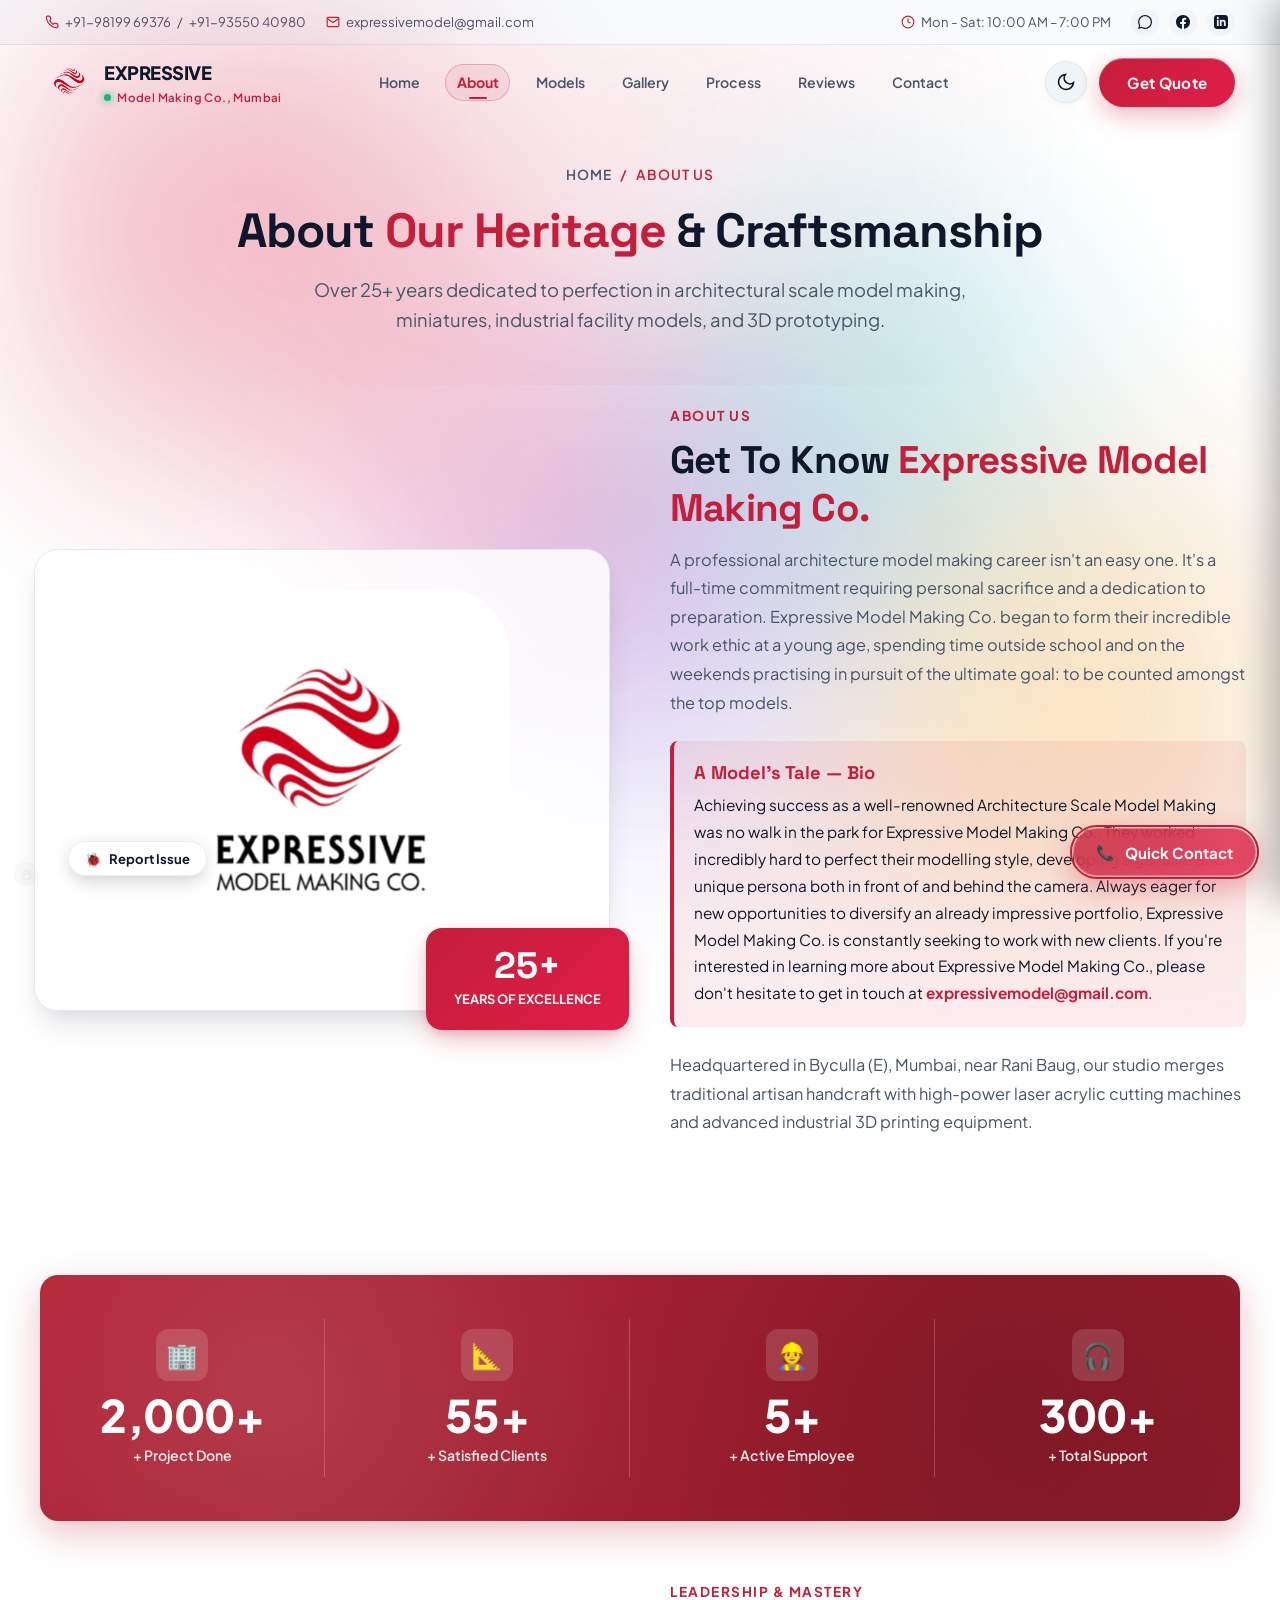
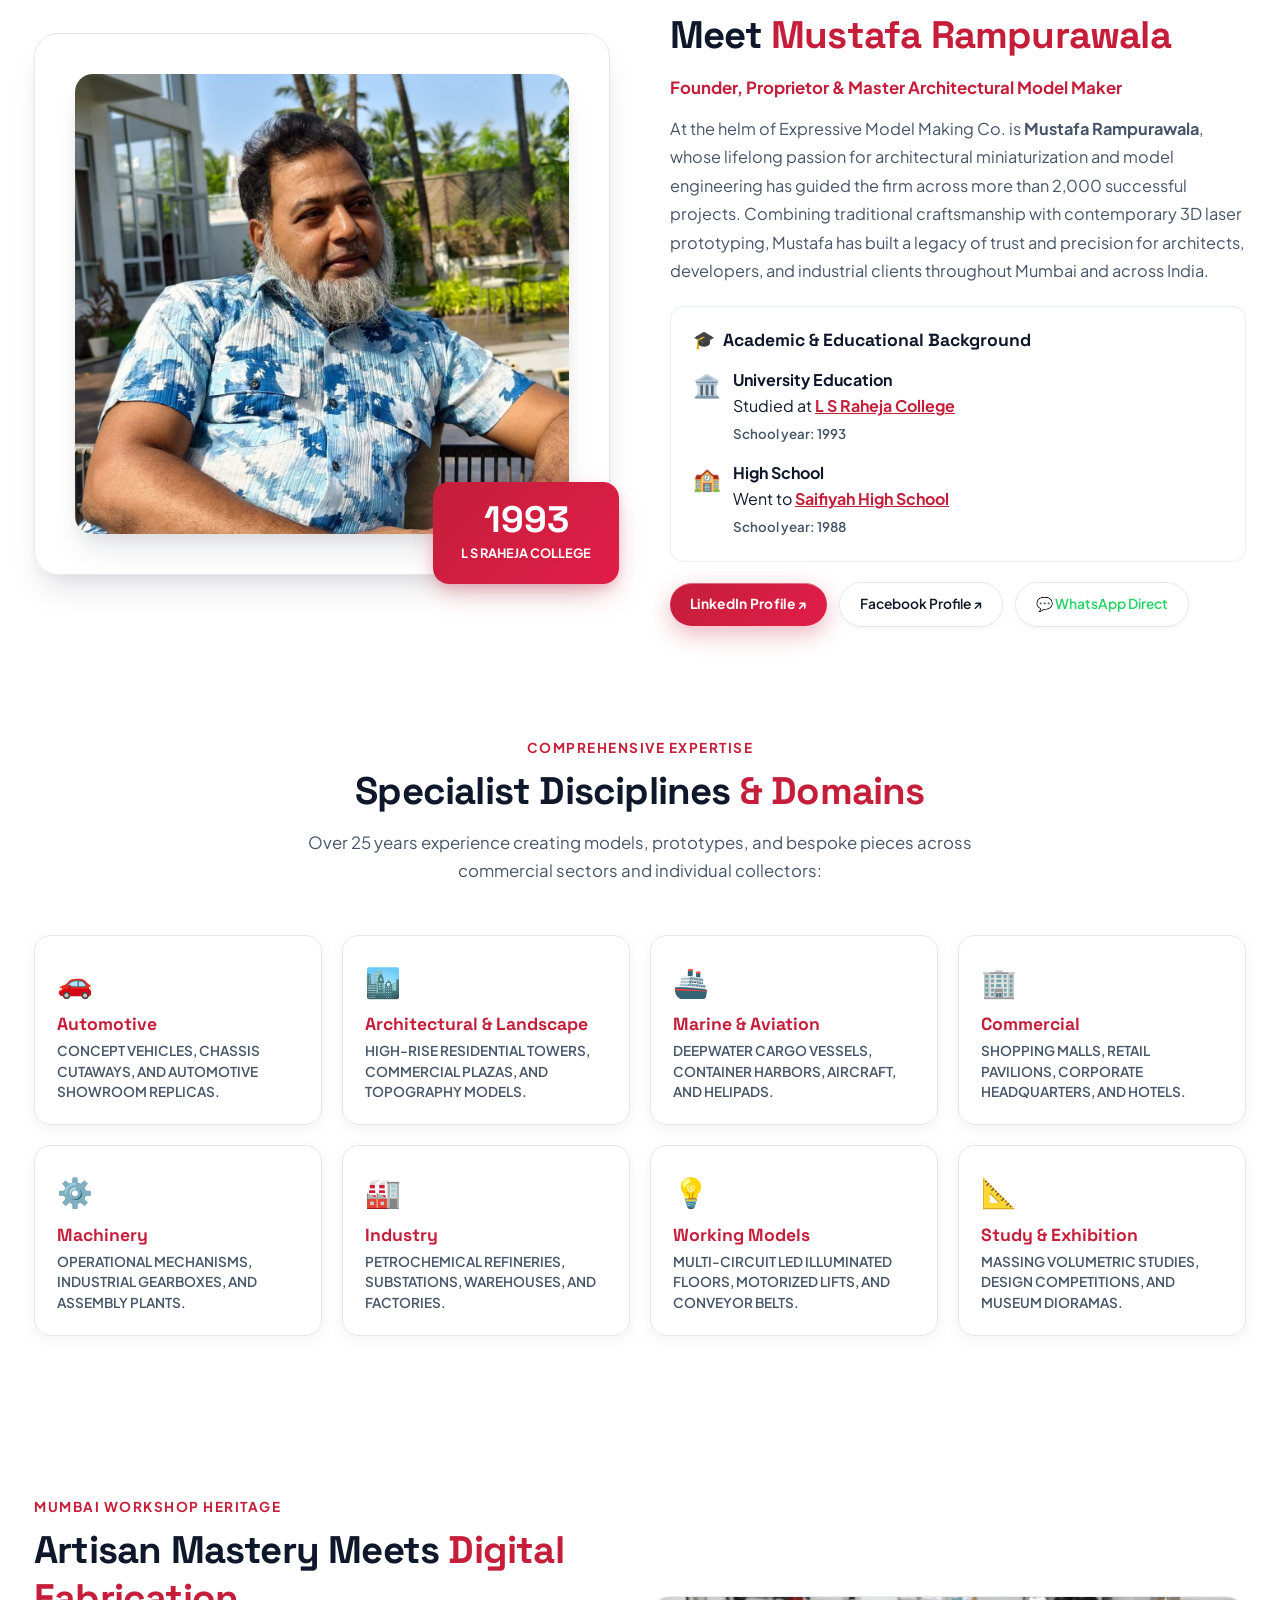
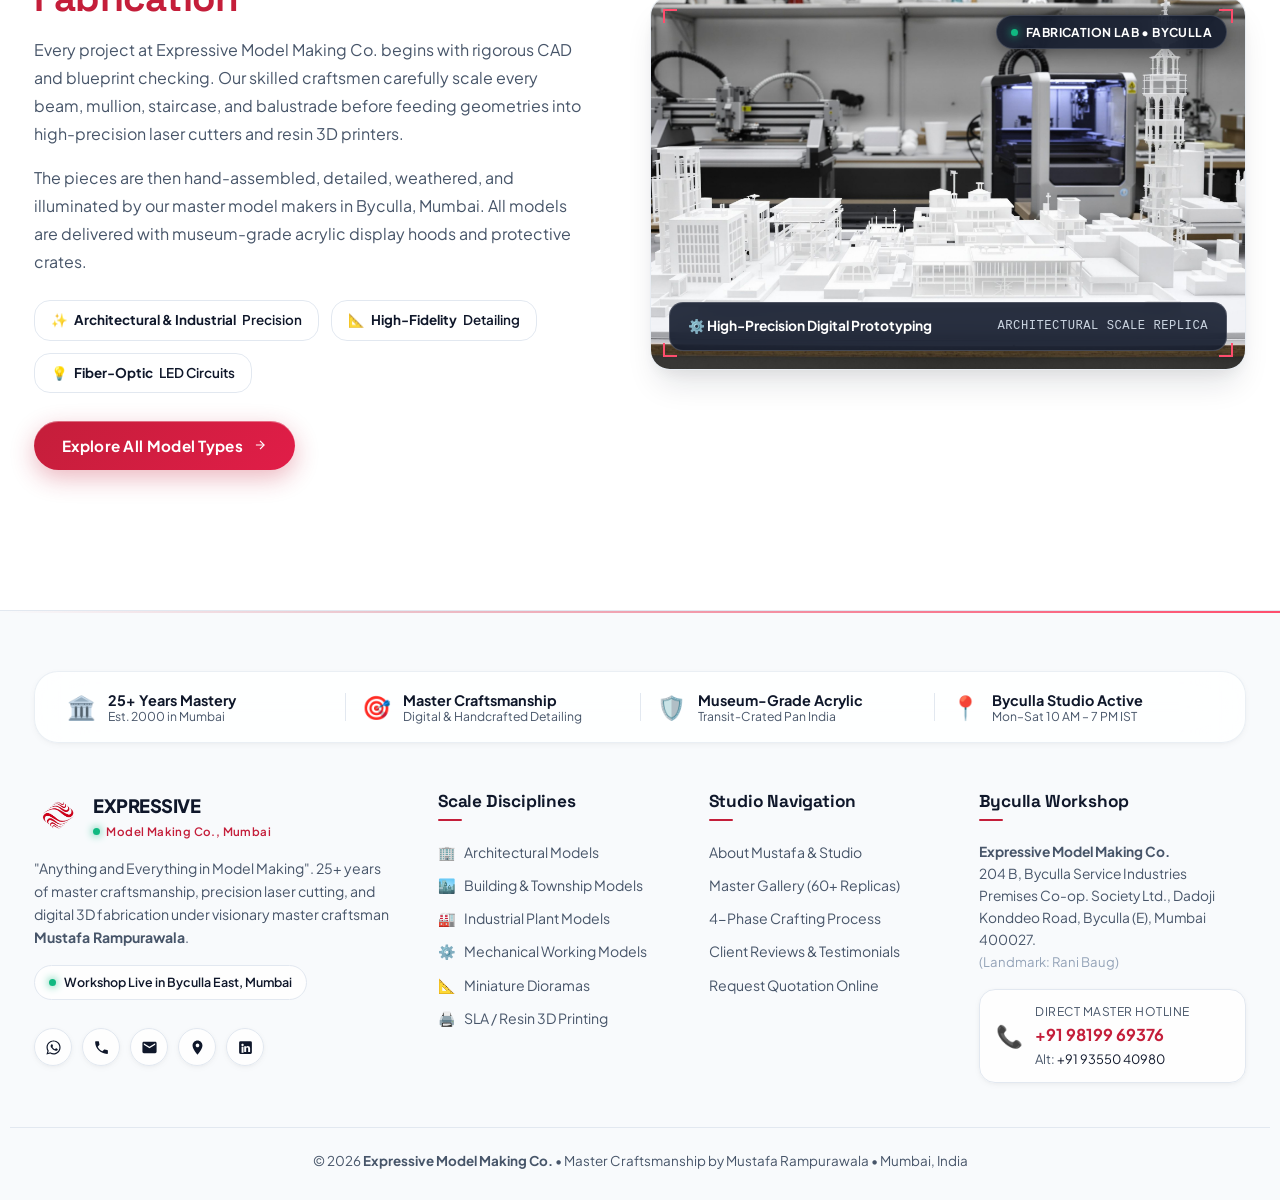
==== commit 5473ce9c: "Add files via upload" ====
--- a/about.html
+++ b/about.html
@@ -3,7 +3,7 @@
 <head>
   <meta charset="UTF-8">
   <meta name="viewport" content="width=device-width, initial-scale=1.0">
-  <title>About • Expressive Model Making</title>
+  <title>About Studio | Expressive — Model Making Co., Mumbai</title>
   
   <meta name="description" content="Discover the story and heritage of Expressive Model Making Co., founded by Mustafa Rampurawala. 25+ years of architectural and industrial model making in Byculla, Mumbai.">
   
@@ -57,8 +57,8 @@
       <a href="index" class="brand-logo">
         <img src="Company_Logo_Navigation_Bar.png" alt="Expressive Model Making Logo Emblem">
         <div class="brand-text">
-          <span class="brand-title">Expressive Model</span>
-          <span class="brand-tagline">Making Co. Mumbai</span>
+          <span class="brand-title">Expressive</span>
+          <span class="brand-tagline">Model Making Co., Mumbai</span>
         </div>
       </a>
 
@@ -92,7 +92,10 @@
     <div class="drawer-header">
       <div class="brand-logo">
         <img src="Company_Logo_Navigation_Bar.png" alt="Logo" style="height:36px;">
-        <span class="brand-title" style="font-size:1rem;">Expressive Model</span>
+        <div class="brand-text">
+          <span class="brand-title" style="font-size:1rem;">Expressive</span>
+          <span class="brand-tagline" style="font-size:0.75rem;">Model Making Co., Mumbai</span>
+        </div>
       </div>
       <button class="drawer-close" id="drawerClose" aria-label="Close Navigation Drawer">&times;</button>
     </div>
@@ -420,8 +423,8 @@
         <a href="index" class="brand-logo" style="margin-bottom:16px;">
           <img src="Company_Logo_Navigation_Bar.png" alt="Expressive Model Making Logo" style="height:44px;">
           <div class="brand-text">
-            <span class="brand-title">Expressive Model</span>
-            <span class="brand-tagline">Making Co. Mumbai</span>
+            <span class="brand-title">Expressive</span>
+            <span class="brand-tagline">Model Making Co., Mumbai</span>
           </div>
         </a>
         <p class="footer-desc">
--- a/style.css
+++ b/style.css
@@ -978,10 +978,11 @@
 
 /* --- PAGE HERO & SECTION TITLES --- */
 .page-hero {
-  padding: 70px 0 60px;
+  margin-top: calc(-1 * var(--nav-height));
+  padding: calc(var(--nav-height) + 40px) 0 50px;
   text-align: center;
   position: relative;
-  background: radial-gradient(circle at 50% 30%, var(--primary-subtle) 0%, transparent 60%);
+  background: radial-gradient(circle at 50% 25%, var(--primary-subtle) 0%, transparent 65%);
 }
 
 .page-hero-title {
@@ -3755,28 +3756,40 @@
   align-items: center;
   gap: 12px;
   padding: 12px 18px;
-  background: rgba(15, 23, 42, 0.82) !important;
+  background: rgba(15, 23, 42, 0.28) !important;
   color: #FFFFFF !important;
   border-radius: var(--radius-md);
-  border: 1px solid rgba(255, 255, 255, 0.16);
-  box-shadow: 0 10px 30px rgba(0, 0, 0, 0.4);
-  backdrop-filter: blur(16px);
-  -webkit-backdrop-filter: blur(16px);
+  border: 1px solid rgba(255, 255, 255, 0.15);
+  box-shadow: 0 10px 32px rgba(0, 0, 0, 0.25);
+  backdrop-filter: blur(28px) saturate(190%);
+  -webkit-backdrop-filter: blur(28px) saturate(190%);
   animation: slideInToast 0.3s cubic-bezier(0.16, 1, 0.3, 1);
   font-size: 0.86rem;
-  font-weight: 600;
-}
-
-.admin-toast.success {
-  border-left: 4px solid #10B981;
-}
-
-.admin-toast.error {
-  border-left: 4px solid #EF4444;
-}
-
-.admin-toast.info {
-  border-left: 4px solid var(--primary);
+  font-weight: 500;
+}
+
+.admin-toast.success, .admin-toast-success {
+  background: rgba(6, 78, 59, 0.25) !important;
+  border: 1px solid rgba(16, 185, 129, 0.35) !important;
+  border-left: 4px solid #10B981 !important;
+}
+
+.admin-toast.error, .admin-toast-error {
+  background: rgba(127, 29, 29, 0.25) !important;
+  border: 1px solid rgba(239, 68, 68, 0.35) !important;
+  border-left: 4px solid #EF4444 !important;
+}
+
+.admin-toast.warning, .admin-toast-warning {
+  background: rgba(120, 53, 15, 0.25) !important;
+  border: 1px solid rgba(245, 158, 11, 0.35) !important;
+  border-left: 4px solid #F59E0B !important;
+}
+
+.admin-toast.info, .admin-toast-info {
+  background: rgba(15, 23, 42, 0.25) !important;
+  border: 1px solid rgba(196, 30, 58, 0.35) !important;
+  border-left: 4px solid var(--primary) !important;
 }
 
 .admin-toast.fadeout {
@@ -3791,6 +3804,49 @@
 @keyframes fadeOutToast {
   from { transform: translateX(0); opacity: 1; }
   to { transform: translateX(100%); opacity: 0; }
+}
+
+/* PC-Only Mobile Mode Policy & Locks */
+.admin-mobile-notice-banner {
+  background: rgba(196, 30, 58, 0.12);
+  border: 1px solid rgba(196, 30, 58, 0.28);
+  border-left: 4px solid var(--primary);
+  border-radius: var(--radius-sm);
+  padding: 10px 14px;
+  margin: 12px 14px;
+  font-size: 0.82rem;
+  color: var(--text-main);
+  line-height: 1.45;
+  backdrop-filter: blur(16px);
+  -webkit-backdrop-filter: blur(16px);
+  box-shadow: 0 4px 16px rgba(0, 0, 0, 0.08);
+}
+
+.pc-only-lock-pill {
+  margin-left: auto;
+  font-size: 0.65rem;
+  font-weight: 700;
+  text-transform: uppercase;
+  letter-spacing: 0.5px;
+  background: rgba(239, 68, 68, 0.16);
+  color: #EF4444;
+  border: 1px solid rgba(239, 68, 68, 0.35);
+  padding: 2px 7px;
+  border-radius: 9999px;
+  display: inline-flex;
+  align-items: center;
+  gap: 4px;
+  pointer-events: none;
+}
+
+.admin-nav-item.mobile-locked-tab {
+  opacity: 0.6;
+  position: relative;
+}
+
+.admin-nav-item.mobile-locked-tab:hover {
+  background: rgba(239, 68, 68, 0.06);
+  opacity: 0.85;
 }
 
 /* --- RESPONSIVE BREAKPOINTS --- */
@@ -3866,12 +3922,12 @@
   bottom: 24px;
   left: 50%;
   transform: translateX(-50%) translateY(140%);
-  background: var(--glass-bg);
-  backdrop-filter: var(--glass-blur);
-  -webkit-backdrop-filter: var(--glass-blur);
-  border: 1px solid var(--border-glass);
+  background: rgba(15, 23, 42, 0.48) !important;
+  backdrop-filter: blur(24px) saturate(180%) !important;
+  -webkit-backdrop-filter: blur(24px) saturate(180%) !important;
+  border: 1px solid rgba(255, 255, 255, 0.12) !important;
   border-radius: var(--radius-md);
-  box-shadow: var(--shadow-lg), 0 0 30px rgba(196, 30, 58, 0.25);
+  box-shadow: 0 16px 40px rgba(0, 0, 0, 0.3), 0 0 30px rgba(196, 30, 58, 0.18);
   z-index: 99999;
   opacity: 0;
   pointer-events: none;
@@ -4172,7 +4228,8 @@
   }
 
   .page-hero {
-    padding: 40px 0 30px !important;
+    margin-top: calc(-1 * var(--nav-height)) !important;
+    padding: calc(var(--nav-height) + 24px) 0 30px !important;
   }
 
   .hero-title, .page-hero-title {
@@ -4224,7 +4281,8 @@
   }
 
   .page-hero {
-    padding: 32px 0 24px !important;
+    margin-top: calc(-1 * var(--nav-height)) !important;
+    padding: calc(var(--nav-height) + 18px) 0 24px !important;
   }
 
   .hero-title, .page-hero-title {
@@ -5347,19 +5405,114 @@
   box-shadow: 0 0 16px rgba(var(--primary-rgb), 0.6);
 }
 
+.lightbox-tool-btn.active {
+  background: var(--primary) !important;
+  border-color: #FF4D6D !important;
+  color: #FFFFFF !important;
+  box-shadow: 0 0 16px rgba(var(--primary-rgb), 0.7);
+}
+
 .lightbox-media-wrapper {
   overflow: hidden;
   position: relative;
-  transition: transform 0.25s ease-out;
+  display: flex;
+  align-items: center;
+  justify-content: center;
+  touch-action: none;
+}
+
+.lightbox-media-wrapper img,
+.lightbox-media-wrapper video {
+  max-width: 100%;
+  max-height: 72vh;
+  object-fit: contain;
+  border-radius: var(--radius-md);
+  box-shadow: 0 20px 50px rgba(0, 0, 0, 0.6);
+  user-select: none;
+  -webkit-user-drag: none;
+  transform-origin: center center;
+  transition: transform 0.15s cubic-bezier(0.2, 0, 0, 1);
 }
 
 .lightbox-media-wrapper.zoomed img {
   cursor: grab;
-  transition: transform 0.2s ease-out;
 }
 
 .lightbox-media-wrapper.zoomed.grabbing img {
   cursor: grabbing;
+  transition: none !important;
+}
+
+/* CAD Blueprint Grid Overlay */
+.cad-grid-overlay {
+  position: absolute;
+  top: 0;
+  left: 0;
+  right: 0;
+  bottom: 0;
+  pointer-events: none;
+  background-image:
+    linear-gradient(rgba(0, 229, 255, 0.22) 1px, transparent 1px),
+    linear-gradient(90deg, rgba(0, 229, 255, 0.22) 1px, transparent 1px),
+    linear-gradient(rgba(0, 229, 255, 0.08) 1px, transparent 1px),
+    linear-gradient(90deg, rgba(0, 229, 255, 0.08) 1px, transparent 1px);
+  background-size: 100px 100px, 100px 100px, 20px 20px, 20px 20px;
+  background-position: -1px -1px;
+  z-index: 10;
+  border-radius: var(--radius-md);
+  animation: gridFadeIn 0.3s ease;
+}
+
+.cad-grid-overlay::after {
+  content: "CAD PRECISION GRID • 10mm / 100mm SCALE";
+  position: absolute;
+  bottom: 12px;
+  right: 14px;
+  font-family: monospace;
+  font-size: 0.68rem;
+  letter-spacing: 1px;
+  color: #00E5FF;
+  background: rgba(11, 16, 28, 0.85);
+  padding: 3px 8px;
+  border-radius: 4px;
+  border: 1px solid rgba(0, 229, 255, 0.4);
+}
+
+@keyframes gridFadeIn {
+  from { opacity: 0; }
+  to { opacity: 1; }
+}
+
+@media (max-width: 640px) {
+  .lightbox-inspection-bar {
+    top: 10px;
+    left: 10px;
+    right: 10px;
+    gap: 6px;
+  }
+  .lightbox-mode-tag {
+    font-size: 0.62rem;
+    padding: 4px 8px;
+    letter-spacing: 0.5px;
+  }
+  .lightbox-mode-tag svg {
+    margin-right: 2px !important;
+  }
+  .lightbox-tools-right {
+    gap: 5px;
+  }
+  .lightbox-tool-btn {
+    width: 36px;
+    height: 36px;
+    font-size: 0.8rem;
+  }
+  .lightbox-close-btn {
+    width: 36px;
+    height: 36px;
+  }
+  .lightbox-zoom-readout {
+    display: none;
+  }
 }
 
 /* --- FLOATING BACK TO TOP BUTTON --- */
@@ -6620,39 +6773,51 @@
   box-shadow: 0 2px 8px rgba(196, 30, 58, 0.35);
 }
 
+.export-graph-modal-box {
+  max-width: 1380px !important;
+  width: 96vw !important;
+  max-height: 94vh;
+  overflow-y: auto;
+  border-radius: var(--radius-lg);
+  border: 1px solid rgba(255, 255, 255, 0.15);
+  background: #0B1120 !important;
+  box-shadow: 0 30px 80px -15px rgba(0, 0, 0, 0.85);
+}
+
 .export-modal-content-grid {
   display: grid;
-  grid-template-columns: 1.15fr 1fr;
-  gap: 20px;
-  padding: 20px;
+  grid-template-columns: 1.85fr 1fr;
+  gap: 28px;
+  padding: 28px;
   align-items: start;
 }
 
-@media (max-width: 860px) {
+@media (max-width: 1024px) {
   .export-modal-content-grid {
     grid-template-columns: 1fr;
-    gap: 16px;
-    padding: 14px;
+    gap: 20px;
+    padding: 18px;
   }
 }
 
 .export-preview-column {
   display: flex;
   flex-direction: column;
-  gap: 8px;
+  gap: 10px;
 }
 
 .export-canvas-wrapper {
-  background: #0B101C;
+  background: #040711;
   border-radius: var(--radius-md);
-  border: 1px solid var(--border-subtle);
+  border: 1px solid rgba(255, 255, 255, 0.16);
   overflow: hidden;
-  box-shadow: var(--shadow-md);
+  box-shadow: 0 16px 45px rgba(0, 0, 0, 0.75);
   position: relative;
   aspect-ratio: 16 / 9;
   display: flex;
   align-items: center;
   justify-content: center;
+  min-height: 440px;
 }
 
 .export-canvas-wrapper canvas {
@@ -6736,3 +6901,83 @@
   cursor: pointer;
   user-select: none;
 }
+
+/* --- BULK SCALE MODEL UPLOAD STYLES --- */
+.upload-mode-tab {
+  cursor: pointer;
+  transition: all 0.2s cubic-bezier(0.16, 1, 0.3, 1);
+}
+.upload-mode-tab.active {
+  background: var(--primary) !important;
+  color: #FFFFFF !important;
+  box-shadow: 0 2px 10px rgba(196, 30, 58, 0.35);
+}
+
+.bulk-item-row {
+  display: flex;
+  align-items: center;
+  gap: 12px;
+  padding: 8px 10px;
+  background: rgba(255, 255, 255, 0.03);
+  border: 1px solid var(--border-subtle);
+  border-radius: var(--radius-sm);
+  transition: background 0.2s ease, border-color 0.2s ease;
+}
+.bulk-item-row:hover {
+  background: rgba(255, 255, 255, 0.06);
+  border-color: rgba(255, 255, 255, 0.15);
+}
+.bulk-item-row.completed {
+  border-color: rgba(16, 185, 129, 0.4);
+  background: rgba(16, 185, 129, 0.06);
+}
+.bulk-item-row.uploading {
+  border-color: rgba(196, 30, 58, 0.6);
+  background: rgba(196, 30, 58, 0.08);
+}
+.bulk-item-thumb {
+  width: 52px;
+  height: 52px;
+  border-radius: var(--radius-sm);
+  object-fit: cover;
+  flex-shrink: 0;
+  border: 1px solid rgba(255, 255, 255, 0.1);
+}
+.bulk-item-inputs {
+  flex: 1;
+  display: flex;
+  flex-direction: column;
+  gap: 4px;
+  min-width: 0;
+}
+.bulk-item-title-input {
+  width: 100%;
+  padding: 5px 8px;
+  font-size: 0.82rem;
+  border-radius: 4px;
+  border: 1px solid var(--border-subtle);
+  background: rgba(0, 0, 0, 0.3);
+  color: var(--text-main);
+  font-weight: 600;
+}
+.bulk-item-meta {
+  display: flex;
+  align-items: center;
+  justify-content: space-between;
+  font-size: 0.72rem;
+  color: var(--text-muted);
+}
+.bulk-item-remove-btn {
+  background: none;
+  border: none;
+  color: #EF4444;
+  cursor: pointer;
+  padding: 4px 6px;
+  font-size: 1.1rem;
+  line-height: 1;
+  border-radius: 4px;
+  transition: all 0.2s ease;
+}
+.bulk-item-remove-btn:hover {
+  background: rgba(239, 68, 68, 0.15);
+}
